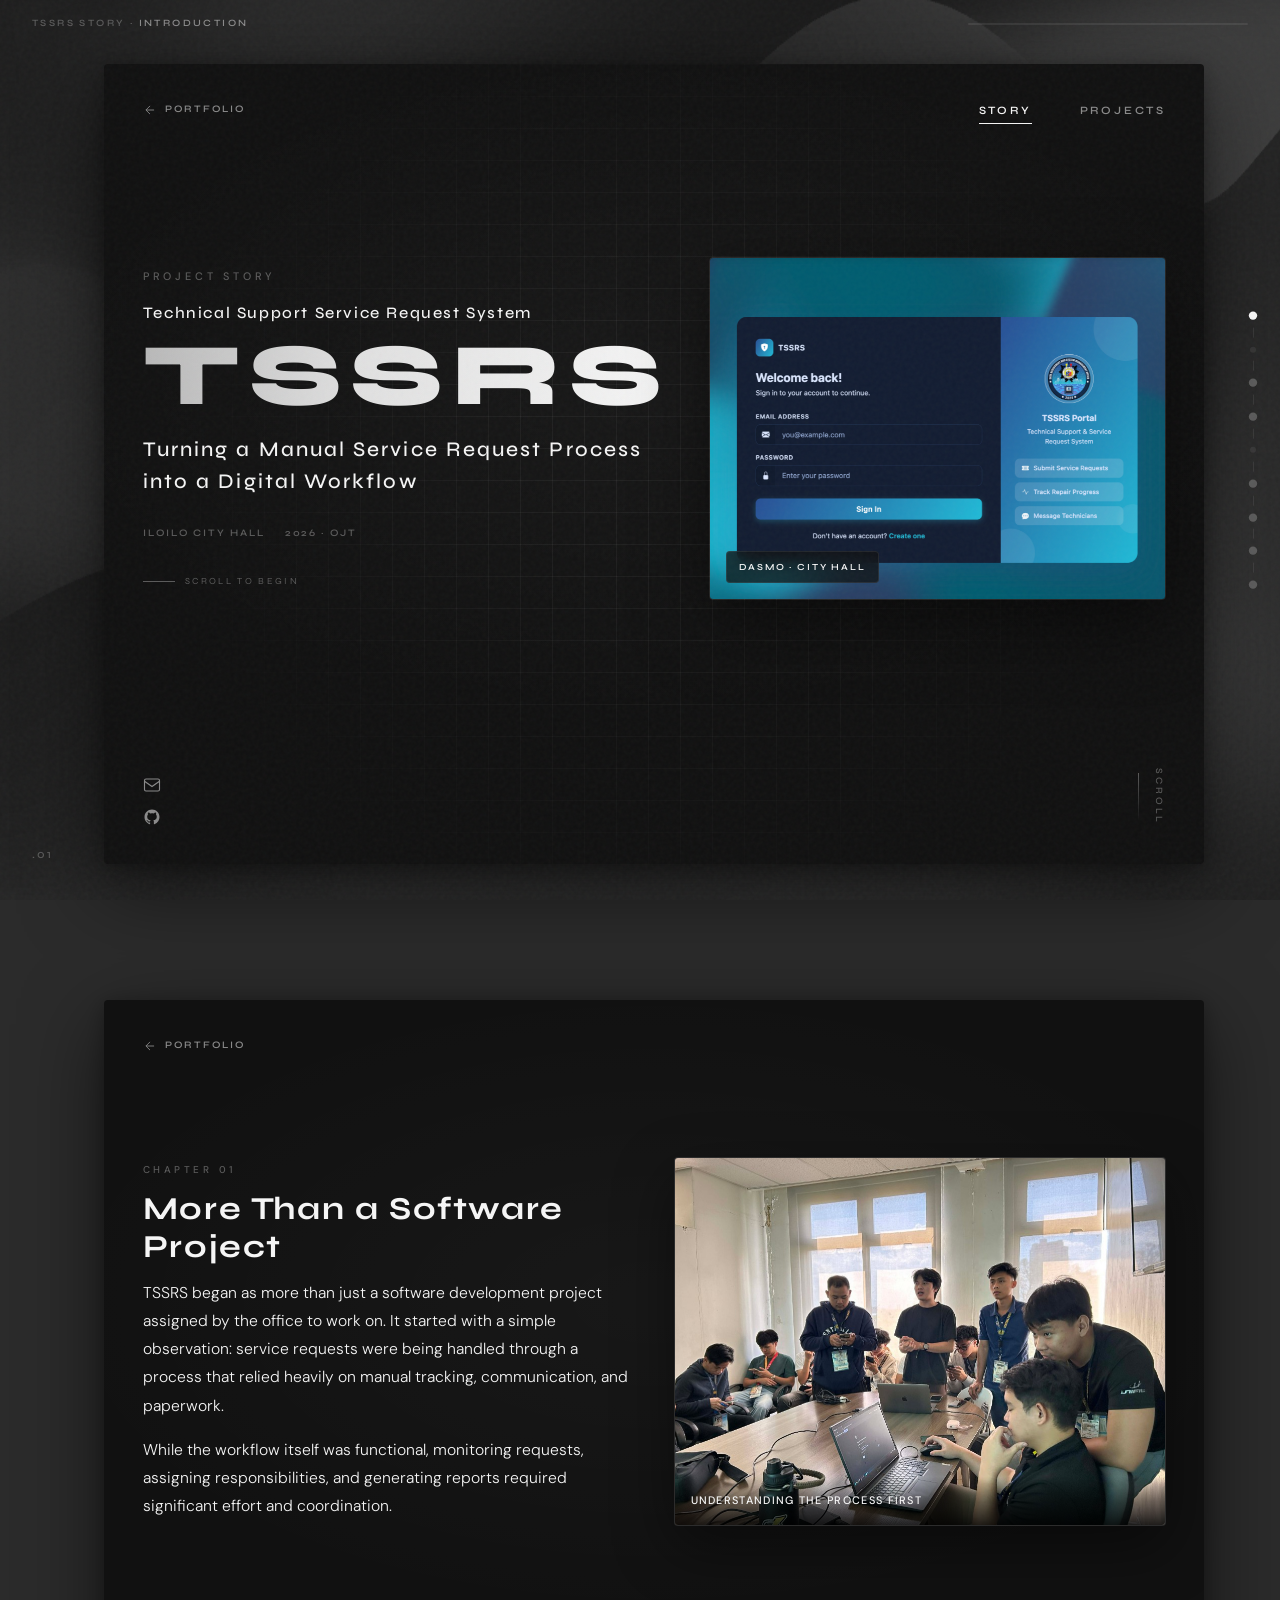
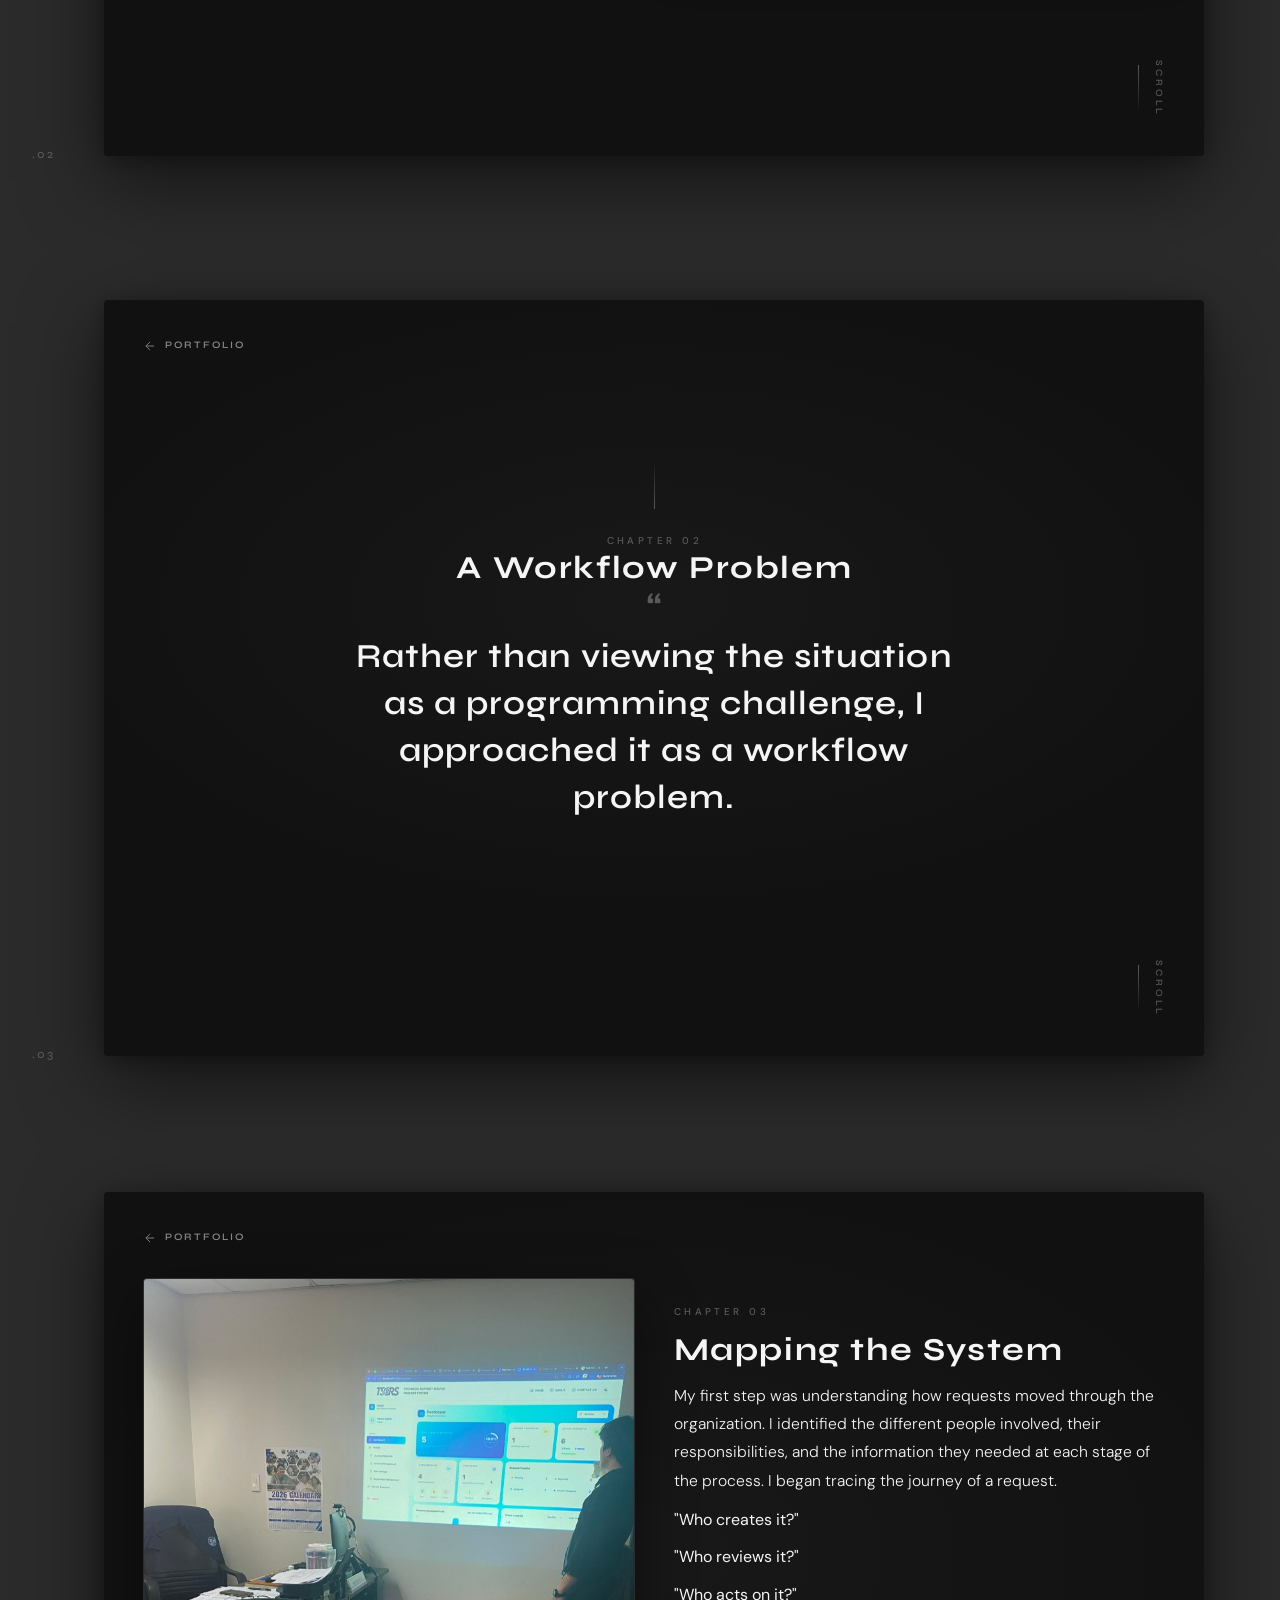
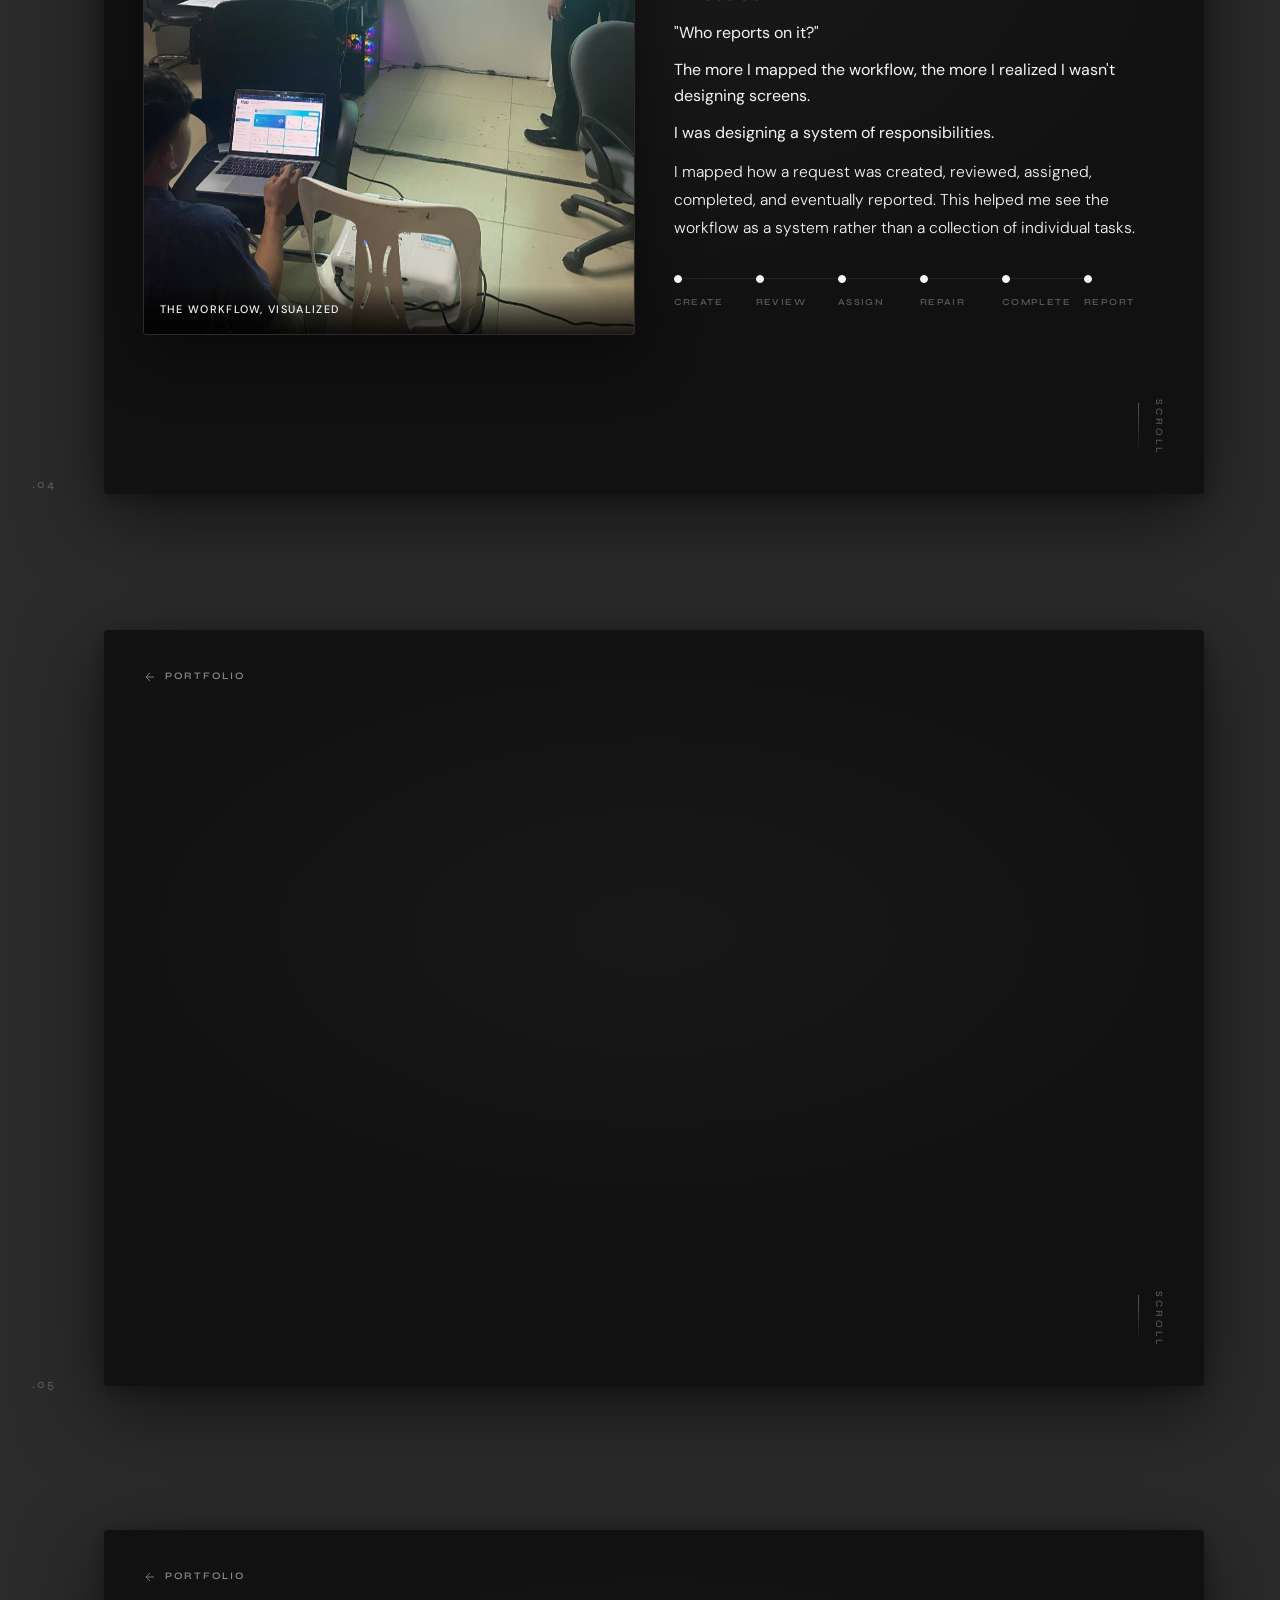
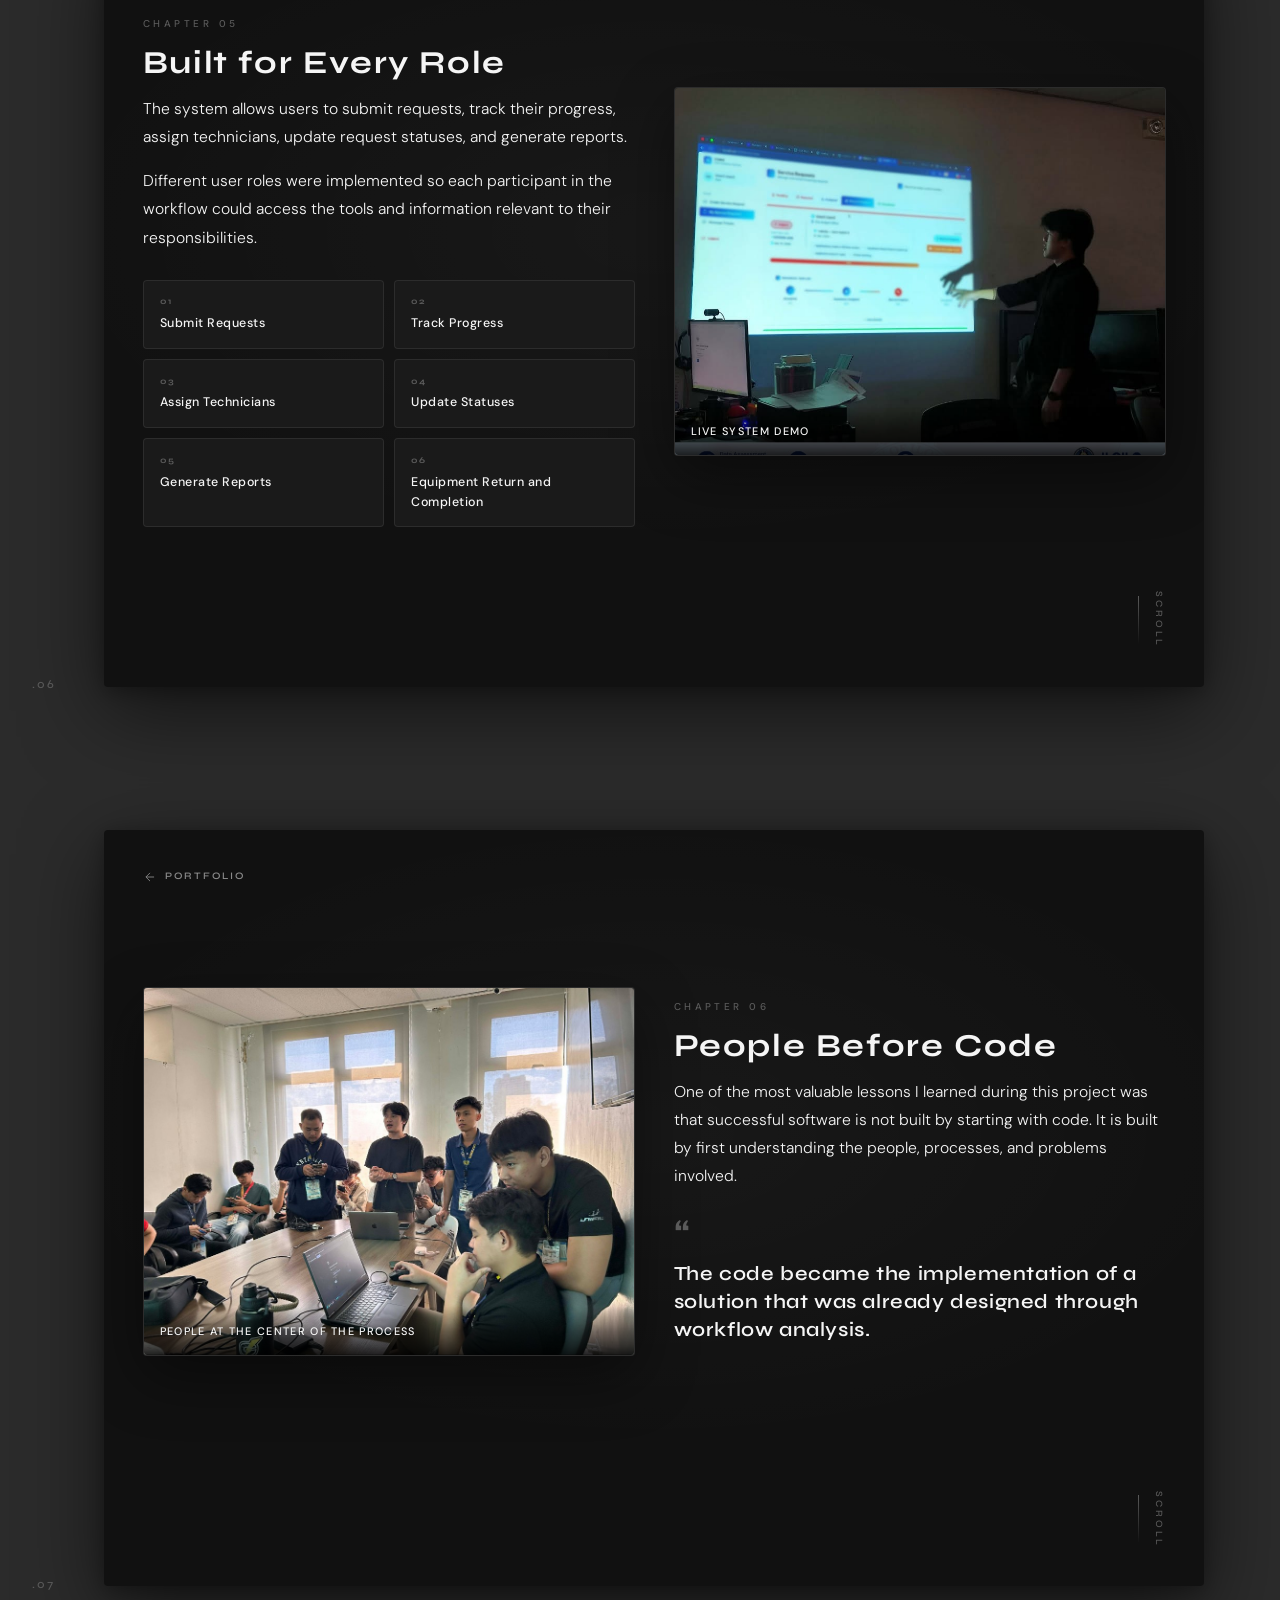
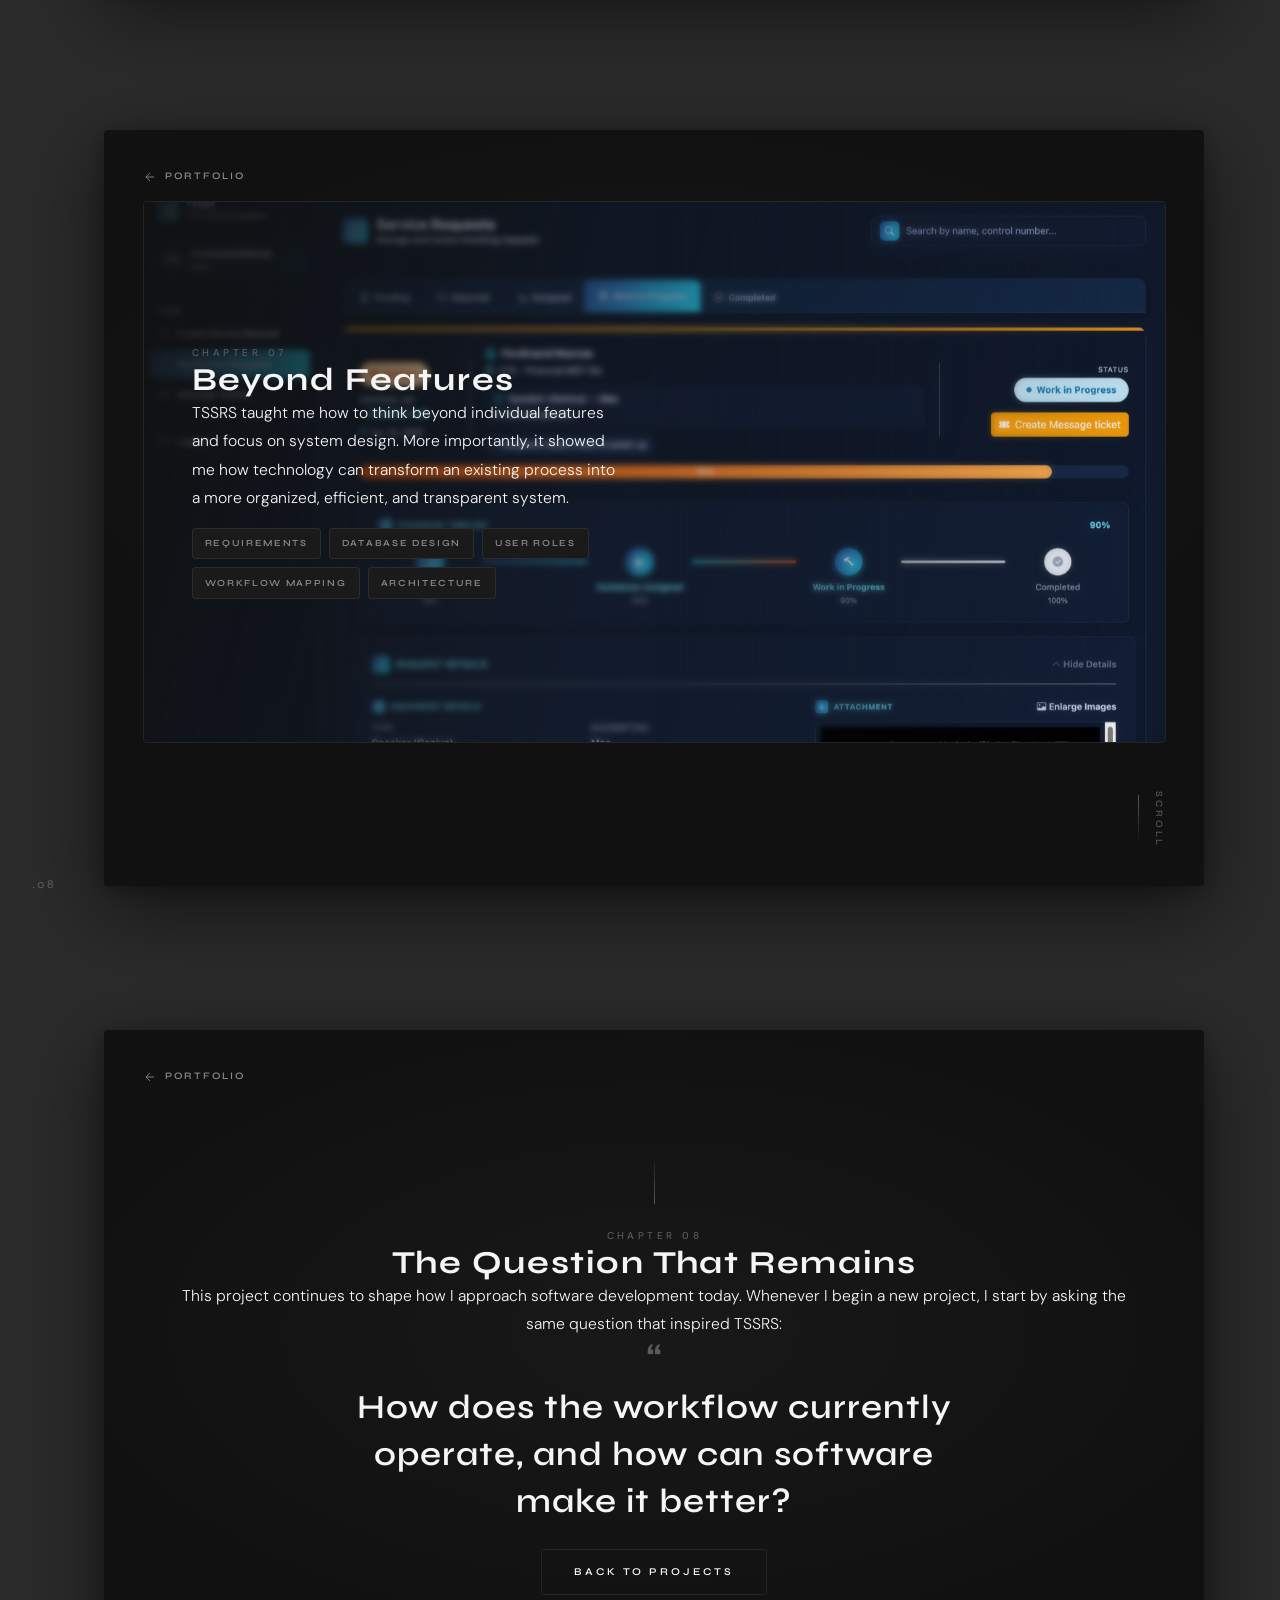
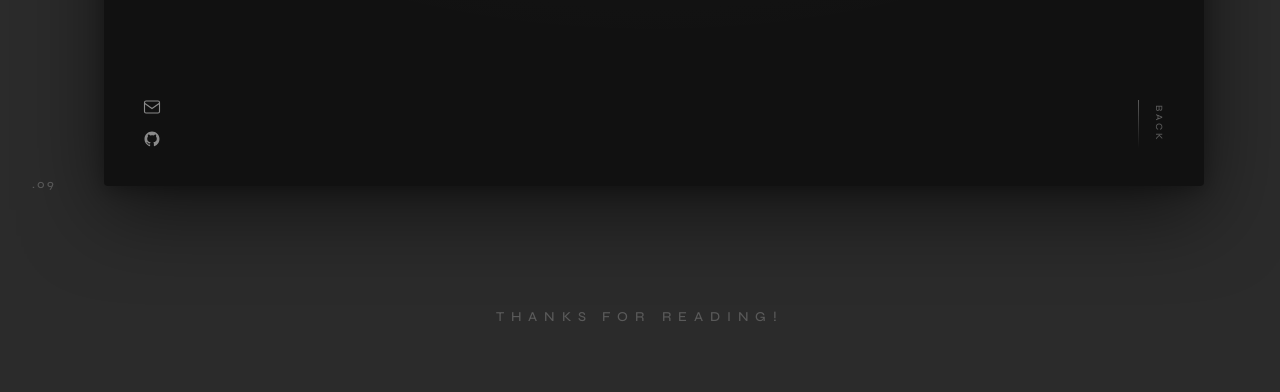
==== info-tssrs.html @ bc54c372 "Update - 9" ====
<!DOCTYPE html>
<html lang="en">

<head>
  <meta charset="UTF-8">
  <meta name="viewport" content="width=device-width, initial-scale=1.0">
  <meta name="description"
    content="The story behind TSSRS — how a manual service request process at Iloilo City Hall became a digital workflow.">
  <title>TSSRS — Project Story | Tairo Garcia</title>
  <link rel="preconnect" href="https://fonts.googleapis.com">
  <link rel="preconnect" href="https://fonts.gstatic.com" crossorigin>
  <link
    href="https://fonts.googleapis.com/css2?family=DM+Sans:ital,opsz,wght@0,9..40,300;0,9..40,400;0,9..40,500;1,9..40,400&family=Syne:wght@400;500;600;700;800&display=swap"
    rel="stylesheet">
  <link rel="stylesheet" href="css/style.css">
  <link rel="stylesheet" href="css/info-story.css">
</head>

<body class="story-page">

  <canvas style="
      --gradient-color-1:#1a1a1a;
      --gradient-color-2:#1e1e1e;
      --gradient-color-3:#2b2b2b;
      --gradient-color-4:#3c3c3c;
    " id="gradient-canvas" data-transition-in>
  </canvas>

  <div class="page-grain" aria-hidden="true"></div>

  <div class="story-top-bar" aria-hidden="true">
    <div class="story-top-bar-inner">
      <span class="story-top-label">TSSRS Story · <span class="story-top-chapter">Introduction</span></span>
      <div class="story-top-progress">
        <div class="story-top-progress-fill"></div>
      </div>
    </div>
  </div>

  <nav class="story-progress" aria-label="Story progress">
    <a href="#chapter-01" class="story-progress-dot active" data-section="01" aria-label="Introduction"></a>
    <span class="story-progress-line" aria-hidden="true"></span>
    <a href="#chapter-02" class="story-progress-dot" data-section="02" aria-label="The Observation"></a>
    <span class="story-progress-line" aria-hidden="true"></span>
    <a href="#chapter-03" class="story-progress-dot" data-section="03" aria-label="Workflow First"></a>
    <span class="story-progress-line" aria-hidden="true"></span>
    <a href="#chapter-04" class="story-progress-dot" data-section="04" aria-label="Mapping"></a>
    <span class="story-progress-line" aria-hidden="true"></span>
    <a href="#chapter-05" class="story-progress-dot" data-section="05" aria-label="Designing TSSRS"></a>
    <span class="story-progress-line" aria-hidden="true"></span>
    <a href="#chapter-06" class="story-progress-dot" data-section="06" aria-label="Built for Roles"></a>
    <span class="story-progress-line" aria-hidden="true"></span>
    <a href="#chapter-07" class="story-progress-dot" data-section="07" aria-label="People Before Code"></a>
    <span class="story-progress-line" aria-hidden="true"></span>
    <a href="#chapter-08" class="story-progress-dot" data-section="08" aria-label="Beyond Features"></a>
    <span class="story-progress-line" aria-hidden="true"></span>
    <a href="#chapter-09" class="story-progress-dot" data-section="09" aria-label="The Question"></a>
  </nav>

  <!-- .01 Introduction -->
  <section class="section-wrapper story-section" id="chapter-01" data-section="01">
    <span class="section-index">.01</span>
    <div class="card-panel card-panel--story card-panel--story-hero">
      <header class="panel-header">
        <a href="index.html" class="story-back-link" aria-label="Back to portfolio">
          <svg viewBox="0 0 24 24" fill="none" stroke="currentColor" stroke-width="1.5" aria-hidden="true">
            <path d="M19 12H5M12 19l-7-7 7-7" />
          </svg>
          Portfolio
        </a>
        <nav class="panel-nav" aria-label="Story navigation">
          <a href="#chapter-01" class="active">Story</a>
          <a href="index.html#projects">Projects</a>
        </nav>
      </header>

      <div class="story-hero-wrap">
        <div class="story-hero-copy">
          <p class="story-hero-eyebrow" data-reveal>Project Story</p>
          <p class="story-hero-subtitle" data-reveal style="--reveal-delay: 160ms">
            Technical Support Service Request System
          </p>
          <h1 class="story-hero-title" data-reveal style="--reveal-delay: 80ms">TSSRS</h1>
          <p class="story-hero-subtitle" style="font-size: 1.3rem;" data-reveal style="--reveal-delay: 160ms">
            Turning a Manual Service Request Process into a Digital Workflow
          </p>
          <div class="story-meta" data-reveal style="--reveal-delay: 240ms">
            <span>Iloilo City Hall</span>
            <span>2026 · OJT</span>
          </div>
          <div class="story-scroll-hint" data-reveal style="--reveal-delay: 320ms">
            <span class="story-scroll-hint-line"></span>
            Scroll to begin
          </div>
        </div>
        <div class="story-hero-visual" data-reveal style="--reveal-delay: 200ms">
          <img src="img/tssrs-1.png" style="transform: scale(1.05) translateY(-3rem);" alt="Presenting TSSRS at Iloilo City Hall DASMO office"
            data-parallax loading="eager">
          <span class="story-hero-visual-badge">DASMO · City Hall</span>
        </div>
      </div>

      <footer class="panel-footer">
        <div class="social-links" aria-label="Social links">
          <a href="mailto:raikongarcia@gmail.com" aria-label="Email">
            <svg viewBox="0 0 24 24" fill="none" stroke="currentColor" stroke-width="1.5">
              <rect x="2" y="4" width="20" height="16" rx="2" />
              <path d="M2 7l10 7 10-7" />
            </svg>
          </a>
          <a href="https://github.com/RaitoKon" target="_blank" rel="noopener noreferrer" aria-label="GitHub">
            <svg viewBox="0 0 24 24" fill="currentColor">
              <path
                d="M12 2C6.477 2 2 6.484 2 12.021c0 4.428 2.865 8.184 6.839 9.504.5.092.682-.217.682-.483 0-.237-.008-.868-.013-1.703-2.782.605-3.369-1.343-3.369-1.343-.454-1.158-1.11-1.466-1.11-1.466-.908-.62.069-.608.069-.608 1.003.07 1.531 1.032 1.531 1.032.892 1.53 2.341 1.088 2.91.832.092-.647.35-1.088.636-1.338-2.22-.253-4.555-1.113-4.555-4.951 0-1.093.39-1.988 1.029-2.688-.103-.253-.446-1.272.098-2.65 0 0 .84-.27 2.75 1.026A9.564 9.564 0 0112 6.844c.85.004 1.705.115 2.504.337 1.909-1.296 2.747-1.027 2.747-1.027.546 1.379.202 2.398.1 2.651.64.7 1.028 1.595 1.028 2.688 0 3.848-2.339 4.695-4.566 4.943.359.309.678.92.678 1.855 0 1.338-.012 2.419-.012 2.747 0 .268.18.58.688.482A10.019 10.019 0 0022 12.021C22 6.484 17.522 2 12 2z" />
            </svg>
          </a>
        </div>
        <a href="#chapter-02" class="scroll-indicator" aria-label="Continue reading">
          <span class="scroll-line"></span>
          <span class="scroll-text">Scroll</span>
        </a>
      </footer>
    </div>
  </section>

  <!-- .02 The Observation -->
  <section class="section-wrapper story-section" id="chapter-02" data-section="02">
    <span class="section-index">.02</span>
    <div class="card-panel card-panel--story">
      <header class="panel-header">
        <a href="index.html" class="story-back-link" aria-label="Back to portfolio">
          <svg viewBox="0 0 24 24" fill="none" stroke="currentColor" stroke-width="1.5" aria-hidden="true">
            <path d="M19 12H5M12 19l-7-7 7-7" />
          </svg>
          Portfolio
        </a>
      </header>

      <div class="story-body-grid">
        <div class="story-copy">
          <p class="story-chapter-label" data-reveal>Chapter 01</p>
          <h2 class="story-chapter-title" data-reveal style="--reveal-delay: 60ms">More Than a Software Project</h2>
          <p class="story-body" data-reveal style="--reveal-delay: 120ms">
            TSSRS began as more than just a software development project assigned by the office to work on. It started with a simple observation:
            service requests were being handled through a process that relied heavily on manual tracking,
            communication, and paperwork.
          </p>
          <p class="story-body" data-reveal style="--reveal-delay: 180ms">
            While the workflow itself was functional, monitoring requests, assigning responsibilities, and
            generating reports required significant effort and coordination.
          </p>
        </div>
        <div class="story-visual" data-reveal style="--reveal-delay: 200ms">
          <img src="img/tssrs-story-team.png" style="transform: scale(1.05)" alt="Team discussion during workflow analysis at City Hall"
            data-parallax loading="lazy">
          <span class="story-visual-caption">Understanding the process first</span>
        </div>
      </div>

      <footer class="panel-footer">
        <div class="social-links" aria-hidden="true"></div>
        <a href="#chapter-03" class="scroll-indicator" aria-label="Continue reading">
          <span class="scroll-line"></span>
          <span class="scroll-text">Scroll</span>
        </a>
      </footer>
    </div>
  </section>

  <!-- .03 Workflow First -->
  <section class="section-wrapper story-section" id="chapter-03" data-section="03">
    <span class="section-index">.03</span>
    <div class="card-panel card-panel--story">
      <header class="panel-header">
        <a href="index.html" class="story-back-link" aria-label="Back to portfolio">
          <svg viewBox="0 0 24 24" fill="none" stroke="currentColor" stroke-width="1.5" aria-hidden="true">
            <path d="M19 12H5M12 19l-7-7 7-7" />
          </svg>
          Portfolio
        </a>
      </header>

      <div class="story-quote-break">
        <p class="story-chapter-label" data-reveal>Chapter 02</p>
        <h2 class="story-chapter-title" data-reveal style="--reveal-delay: 60ms">A Workflow Problem</h2>
        <p class="story-pullquote story-pullquote--large" data-reveal style="--reveal-delay: 140ms">
          Rather than viewing the situation as a programming challenge, I approached it as a workflow problem.
        </p>
      </div>

      <footer class="panel-footer">
        <div class="social-links" aria-hidden="true"></div>
        <a href="#chapter-04" class="scroll-indicator" aria-label="Continue reading">
          <span class="scroll-line"></span>
          <span class="scroll-text">Scroll</span>
        </a>
      </footer>
    </div>
  </section>

  <!-- .04 Mapping the System -->
  <section class="section-wrapper story-section" id="chapter-04" data-section="04">
    <span class="section-index">.04</span>
    <div class="card-panel card-panel--story">
      <header class="panel-header">
        <a href="index.html" class="story-back-link" aria-label="Back to portfolio">
          <svg viewBox="0 0 24 24" fill="none" stroke="currentColor" stroke-width="1.5" aria-hidden="true">
            <path d="M19 12H5M12 19l-7-7 7-7" />
          </svg>
          Portfolio
        </a>
      </header>

      <div class="story-body-grid story-body-grid--reverse">
        <div class="story-copy">
          <p class="story-chapter-label" data-reveal>Chapter 03</p>
          <h2 class="story-chapter-title" data-reveal style="--reveal-delay: 60ms">Mapping the System</h2>
          <p class="story-body" data-reveal style="--reveal-delay: 120ms">
            My first step was understanding how requests moved through the organization. I identified the
            different people involved, their responsibilities, and the information they needed at each stage
            of the process. I began tracing the journey of a request.
          </p>
          <p>"Who creates it?"</p>
          <p>"Who reviews it?"</p>
          <p>"Who acts on it?"</p>
          <p>"Who reports on it?"</p>
          <p>The more I mapped the workflow, the more I realized I wasn't designing screens.</p>
          <p>I was designing a system of responsibilities.</p>
          <p class="story-body" data-reveal style="--reveal-delay: 180ms">
            I mapped how a request was created, reviewed, assigned, completed, and eventually reported. This
            helped me see the workflow as a system rather than a collection of individual tasks.
          </p>
          <div class="workflow-track" aria-label="Request lifecycle">
            <div class="workflow-step" style="--step-delay: 300ms">
              <span class="workflow-step-label">Create</span>
            </div>
            <div class="workflow-step" style="--step-delay: 380ms">
              <span class="workflow-step-label">Review</span>
            </div>
            <div class="workflow-step" style="--step-delay: 460ms">
              <span class="workflow-step-label">Assign</span>
            </div>
            <div class="workflow-step" style="--step-delay: 460ms">
              <span class="workflow-step-label">Repair</span>
            </div>
            <div class="workflow-step" style="--step-delay: 540ms">
              <span class="workflow-step-label">Complete</span>
            </div>
            <div class="workflow-step" style="--step-delay: 620ms">
              <span class="workflow-step-label">Report</span>
            </div>
          </div>
        </div>
        <div class="story-visual story-visual--tall" data-reveal style="--reveal-delay: 200ms">
          <img src="img/tssrs-story-presentation.png" alt="Service request workflow projected during system walkthrough"
            data-parallax loading="eager">
          <span class="story-visual-caption">The workflow, visualized</span>
        </div>
      </div>

      <footer class="panel-footer">
        <div class="social-links" aria-hidden="true"></div>
        <a href="#chapter-05" class="scroll-indicator" aria-label="Continue reading">
          <span class="scroll-line"></span>
          <span class="scroll-text">Scroll</span>
        </a>
      </footer>
    </div>
  </section>

  <!-- .05 Designing TSSRS -->
  <section class="section-wrapper story-section" id="chapter-05" data-section="05">
    <span class="section-index">.05</span>
    <div class="card-panel card-panel--story">
      <header class="panel-header">
        <a href="index.html" class="story-back-link" aria-label="Back to portfolio">
          <svg viewBox="0 0 24 24" fill="none" stroke="currentColor" stroke-width="1.5" aria-hidden="true">
            <path d="M19 12H5M12 19l-7-7 7-7" />
          </svg>
          Portfolio
        </a>
      </header>

      <div class="story-cinematic" data-reveal>
        <img src="img/tssrs-story-demo.png" alt="TSSRS dashboard demo on laptop during office presentation"
          data-parallax loading="lazy">
        <div class="story-cinematic-overlay"></div>
        <div class="story-cinematic-content">
          <p class="story-chapter-label" style="color: white;" data-reveal>Chapter 04</p>
          <h2 class="story-chapter-title" data-reveal style="--reveal-delay: 80ms">Designing TSSRS</h2>
          <p class="story-body" data-reveal style="--reveal-delay: 160ms">
            From that analysis, I designed TSSRS — the Technical Support Service Request System — a web-based
            platform that centralizes service request management into a single web application.
          </p>
        </div>
      </div>

      <footer class="panel-footer">
        <div class="social-links" aria-hidden="true"></div>
        <a href="#chapter-06" class="scroll-indicator" aria-label="Continue reading">
          <span class="scroll-line"></span>
          <span class="scroll-text">Scroll</span>
        </a>
      </footer>
    </div>
  </section>

  <!-- .06 Built for Roles -->
  <section class="section-wrapper story-section" id="chapter-06" data-section="06">
    <span class="section-index">.06</span>
    <div class="card-panel card-panel--story">
      <header class="panel-header">
        <a href="index.html" class="story-back-link" aria-label="Back to portfolio">
          <svg viewBox="0 0 24 24" fill="none" stroke="currentColor" stroke-width="1.5" aria-hidden="true">
            <path d="M19 12H5M12 19l-7-7 7-7" />
          </svg>
          Portfolio
        </a>
      </header>

      <div class="story-body-grid">
        <div class="story-copy">
          <p class="story-chapter-label" data-reveal>Chapter 05</p>
          <h2 class="story-chapter-title" data-reveal style="--reveal-delay: 60ms">Built for Every Role</h2>
          <p class="story-body" data-reveal style="--reveal-delay: 120ms">
            The system allows users to submit requests, track their progress, assign technicians, update request
            statuses, and generate reports.
          </p>
          <p class="story-body" data-reveal style="--reveal-delay: 180ms">
            Different user roles were implemented so each participant in the workflow could access the tools and
            information relevant to their responsibilities.
          </p>
          <div class="story-features" data-reveal style="--reveal-delay: 240ms">
            <div class="story-feature tooltip" tabindex="0">
              <div class="story-feature-icon">01</div>
              <div class="story-feature-text">Submit Requests</div>
              <span class="tooltiptext" role="tooltip">
                <span class="tooltip-roles"><span class="tooltip-role">Users</span></span>
                <span class="tooltip-desc">Submit a service request through the portal for any device repair.</span>
              </span>
            </div>
            <div class="story-feature tooltip" tabindex="0">
              <div class="story-feature-icon">02</div>
              <div class="story-feature-text">Track Progress</div>
              <span class="tooltiptext" role="tooltip">
                <span class="tooltip-roles">
                  <span class="tooltip-role">Users</span>
                  <span class="tooltip-role">Admin</span>
                  <span class="tooltip-role">Technician</span>
                </span>
                <span class="tooltip-desc">Follow a request's status in real time from submission to assignment to resolution. Each role sees only the tools and data relevant to their responsibilities. </span>
              </span>
            </div>
            <div class="story-feature tooltip" tabindex="0">
              <div class="story-feature-icon">03</div>
              <div class="story-feature-text">Assign Technicians</div>
              <span class="tooltiptext" role="tooltip">
                <span class="tooltip-roles"><span class="tooltip-role">Admin</span></span>
                <span class="tooltip-desc">Route incoming requests to the right technician based on workload, availability, and skill.</span>
              </span>
            </div>
            <div class="story-feature tooltip" tabindex="0">
              <div class="story-feature-icon">04</div>
              <div class="story-feature-text">Update Statuses</div>
              <span class="tooltiptext" role="tooltip">
                <span class="tooltip-roles"><span class="tooltip-role">Technician</span></span>
                <span class="tooltip-desc">Technicians log progress, updates, and issues so requesters and admins always see the current state. Technicians can also message users directly through the <b>Built-In Messaging System</b>.</span>
              </span>
            </div>
            <div class="story-feature tooltip" tabindex="0">
              <div class="story-feature-icon">05</div>
              <div class="story-feature-text">Generate Reports</div>
              <span class="tooltiptext" role="tooltip">
                <span class="tooltip-roles"><span class="tooltip-role">Admin</span></span>
                <span class="tooltip-desc">Every service request feeds detailed volume, turnaround time, and technician resolution data into the dashboard for reporting.</span>
              </span>
            </div>
            <div class="story-feature tooltip" tabindex="0">
              <div class="story-feature-icon">06</div>
              <div class="story-feature-text">Equipment Return and Completion</div>
              <span class="tooltiptext" role="tooltip">
                <span class="tooltip-roles">
                  <span class="tooltip-role">Users</span>
                  <span class="tooltip-role">Admin</span>
                </span>
                <span class="tooltip-desc">Administrators will notify users for service request completion and process the returning of the equipment.</span>
              </span>
            </div>
          </div>
        </div>
        <div class="story-visual" data-reveal style="--reveal-delay: 200ms">
          <img src="img/tssrs-story-demo.png" alt="TSSRS admin dashboard showing request pipeline and metrics"
            data-parallax loading="lazy">
          <span class="story-visual-caption">Live system demo</span>
        </div>
      </div>

      <footer class="panel-footer">
        <div class="social-links" aria-hidden="true"></div>
        <a href="#chapter-07" class="scroll-indicator" aria-label="Continue reading">
          <span class="scroll-line"></span>
          <span class="scroll-text">Scroll</span>
        </a>
      </footer>
    </div>
  </section>

  <!-- .07 People Before Code -->
  <section class="section-wrapper story-section" id="chapter-07" data-section="07">
    <span class="section-index">.07</span>
    <div class="card-panel card-panel--story">
      <header class="panel-header">
        <a href="index.html" class="story-back-link" aria-label="Back to portfolio">
          <svg viewBox="0 0 24 24" fill="none" stroke="currentColor" stroke-width="1.5" aria-hidden="true">
            <path d="M19 12H5M12 19l-7-7 7-7" />
          </svg>
          Portfolio
        </a>
      </header>

      <div class="story-body-grid story-body-grid--reverse">
        <div class="story-copy">
          <p class="story-chapter-label" data-reveal>Chapter 06</p>
          <h2 class="story-chapter-title" data-reveal style="--reveal-delay: 60ms">People Before Code</h2>
          <p class="story-body" data-reveal style="--reveal-delay: 120ms">
            One of the most valuable lessons I learned during this project was that successful software is not
            built by starting with code. It is built by first understanding the people, processes, and problems
            involved.
          </p>
          <p class="story-pullquote" data-reveal style="--reveal-delay: 200ms">
            The code became the implementation of a solution that was already designed through workflow analysis.
          </p>
        </div>
        <div class="story-visual" data-reveal style="--reveal-delay: 180ms">
          <img src="img/tssrs-story-team.png" alt="Team collaborating on requirements and workflow design"
            data-parallax loading="lazy">
          <span class="story-visual-caption">People at the center of the process</span>
        </div>
      </div>

      <footer class="panel-footer">
        <div class="social-links" aria-hidden="true"></div>
        <a href="#chapter-08" class="scroll-indicator" aria-label="Continue reading">
          <span class="scroll-line"></span>
          <span class="scroll-text">Scroll</span>
        </a>
      </footer>
    </div>
  </section>

  <!-- .08 Beyond Features -->
  <section class="section-wrapper story-section" id="chapter-08" data-section="08">
    <span class="section-index">.08</span>
    <div class="card-panel card-panel--story">
      <header class="panel-header">
        <a href="index.html" class="story-back-link" aria-label="Back to portfolio">
          <svg viewBox="0 0 24 24" fill="none" stroke="currentColor" stroke-width="1.5" aria-hidden="true">
            <path d="M19 12H5M12 19l-7-7 7-7" />
          </svg>
          Portfolio
        </a>
      </header>

      <div class="story-cinematic" data-reveal>
        <img src="img/tssrs-5.png" alt="Presenting TSSRS service request workflow to stakeholders"
          data-parallax loading="lazy">
        <div class="story-cinematic-blur"></div>
        <div class="story-cinematic-overlay"></div>
        <div class="story-cinematic-content">
          <p class="story-chapter-label" data-reveal>Chapter 07</p>
          <h2 class="story-chapter-title" data-reveal style="--reveal-delay: 80ms">Beyond Features</h2>
          <p class="story-body" data-reveal style="--reveal-delay: 160ms">
            TSSRS taught me how to think beyond individual features and focus on system design. More importantly,
            it showed me how technology can transform an existing process into a more organized, efficient, and
            transparent system.
          </p>
          <div class="story-tags">
            <span class="story-tag" style="--tag-delay: 200ms">Requirements</span>
            <span class="story-tag" style="--tag-delay: 260ms">Database Design</span>
            <span class="story-tag" style="--tag-delay: 320ms">User Roles</span>
            <span class="story-tag" style="--tag-delay: 380ms">Workflow Mapping</span>
            <span class="story-tag" style="--tag-delay: 440ms">Architecture</span>
          </div>
        </div>
      </div>

      <footer class="panel-footer">
        <div class="social-links" aria-hidden="true"></div>
        <a href="#chapter-09" class="scroll-indicator" aria-label="Continue reading">
          <span class="scroll-line"></span>
          <span class="scroll-text">Scroll</span>
        </a>
      </footer>
    </div>
  </section>

  <!-- .09 The Question -->
  <section class="section-wrapper story-section" id="chapter-09" data-section="09">
    <span class="section-index">.09</span>
    <div class="card-panel card-panel--story">
      <header class="panel-header">
        <a href="index.html" class="story-back-link" aria-label="Back to portfolio">
          <svg viewBox="0 0 24 24" fill="none" stroke="currentColor" stroke-width="1.5" aria-hidden="true">
            <path d="M19 12H5M12 19l-7-7 7-7" />
          </svg>
          Portfolio
        </a>
      </header>

      <div class="story-quote-break">
        <p class="story-chapter-label" data-reveal>Chapter 08</p>
        <h2 class="story-chapter-title" data-reveal style="--reveal-delay: 60ms">The Question That Remains</h2>
        <p class="story-body" data-reveal style="--reveal-delay: 120ms">
          This project continues to shape how I approach software development today. Whenever I begin a new
          project, I start by asking the same question that inspired TSSRS:
        </p>
        <p class="story-pullquote story-pullquote--large" data-reveal style="--reveal-delay: 200ms">
          How does the workflow currently operate, and how can software make it better?
        </p>
        <div class="story-cta" data-reveal style="--reveal-delay: 320ms">
          <a href="index.html#projects" class="btn-outline">Back to Projects</a>
        </div>
      </div>

      <footer class="panel-footer">
        <div class="social-links" aria-label="Social links">
          <a href="mailto:raikongarcia@gmail.com" aria-label="Email">
            <svg viewBox="0 0 24 24" fill="none" stroke="currentColor" stroke-width="1.5">
              <rect x="2" y="4" width="20" height="16" rx="2" />
              <path d="M2 7l10 7 10-7" />
            </svg>
          </a>
          <a href="https://github.com/RaitoKon" target="_blank" rel="noopener noreferrer" aria-label="GitHub">
            <svg viewBox="0 0 24 24" fill="currentColor">
              <path
                d="M12 2C6.477 2 2 6.484 2 12.021c0 4.428 2.865 8.184 6.839 9.504.5.092.682-.217.682-.483 0-.237-.008-.868-.013-1.703-2.782.605-3.369-1.343-3.369-1.343-.454-1.158-1.11-1.466-1.11-1.466-.908-.62.069-.608.069-.608 1.003.07 1.531 1.032 1.531 1.032.892 1.53 2.341 1.088 2.91.832.092-.647.35-1.088.636-1.338-2.22-.253-4.555-1.113-4.555-4.951 0-1.093.39-1.988 1.029-2.688-.103-.253-.446-1.272.098-2.65 0 0 .84-.27 2.75 1.026A9.564 9.564 0 0112 6.844c.85.004 1.705.115 2.504.337 1.909-1.296 2.747-1.027 2.747-1.027.546 1.379.202 2.398.1 2.651.64.7 1.028 1.595 1.028 2.688 0 3.848-2.339 4.695-4.566 4.943.359.309.678.92.678 1.855 0 1.338-.012 2.419-.012 2.747 0 .268.18.58.688.482A10.019 10.019 0 0022 12.021C22 6.484 17.522 2 12 2z" />
            </svg>
          </a>
        </div>
        <a href="index.html#projects" class="scroll-indicator" aria-label="Back to projects">
          <span class="scroll-line"></span>
          <span class="scroll-text">Back</span>
        </a>
      </footer>
    </div>
  </section>

  <footer class="page-footer">
    <p>Thanks for reading!</p>
  </footer>

  <style>
    #gradient-canvas {
      position: fixed;
      top: 0;
      left: 0;
      width: 100%;
      height: 100%;
      z-index: 0;
      pointer-events: none;
    }
  </style>
  <script src="js/minigl.js"></script>
  <script>
    const gradient = new Gradient();
    gradient.initGradient('#gradient-canvas');
  </script>
  <script src="js/info-story.js"></script>
</body>

</html>
---- css/style.css ----
/* ============================================
   Tairo Garcia Portfolio — Dark Minimal Theme
   ============================================ */

:root {
  --bg-outer: #2b2b2b;
  --bg-card: #111111;
  --bg-elevated: #1a1a1a;
  --bg-input: #0d0d0d;
  --text-primary: #f5f5f5;
  --text-secondary: #8a8a8a;
  --text-muted: #5a5a5a;
  --border-subtle: rgba(255, 255, 255, 0.08);
  --border-focus: rgba(255, 255, 255, 0.35);
  --shadow-card: 0 24px 80px rgba(0, 0, 0, 0.55), 0 4px 20px rgba(0, 0, 0, 0.3);
  --shadow-form: 0 12px 40px rgba(0, 0, 0, 0.4);
  --font-display: 'Syne', sans-serif;
  --font-body: 'DM Sans', sans-serif;
  --ease-out: cubic-bezier(0.22, 1, 0.36, 1);
  --section-gap: clamp(2rem, 5vw, 4rem);
  --card-radius: 4px;
  --transition: 0.35s var(--ease-out);
}

*,
*::before,
*::after {
  box-sizing: border-box;
  margin: 0;
  padding: 0;
}

html {
  scroll-behavior: smooth;
  font-size: 16px;
}

body {
  font-family: var(--font-body);
  background: var(--bg-outer);
  color: var(--text-primary);
  line-height: 1.6;
  overflow-x: hidden;
  -webkit-font-smoothing: antialiased;
}

#gradient-canvas {
  position: fixed;
  top: 0;
  left: 0;
  width: 100vw;
  height: 100dvh;
  pointer-events: none;
  z-index: 999;
  background: lightgrey;
}

.hp-field {
  position: absolute;
  left: -9999px;
}

a {
  color: inherit;
  text-decoration: none;
}

button {
  font-family: inherit;
  cursor: pointer;
  border: none;
  background: none;
}

img,
svg {
  display: block;
  max-width: 100%;
}

/* Grain overlay */
.page-grain {
  position: fixed;
  inset: 0;
  pointer-events: none;
  z-index: 9999;
  opacity: 0.035;
  background-image: url("data:image/svg+xml,%3Csvg viewBox='0 0 256 256' xmlns='http://www.w3.org/2000/svg'%3E%3Cfilter id='n'%3E%3CfeTurbulence type='fractalNoise' baseFrequency='0.85' numOctaves='4' stitchTiles='stitch'/%3E%3C/filter%3E%3Crect width='100%25' height='100%25' filter='url(%23n)'/%3E%3C/svg%3E");
}

/* Section layout */
.section-wrapper {
  position: relative;
  min-height: 100vh;
  min-height: 100dvh;
  display: flex;
  align-items: center;
  justify-content: center;
  padding: var(--section-gap) clamp(1.5rem, 4vw, 3rem);
  padding-left: clamp(3rem, 6vw, 5rem);
}

.section-index {
  position: absolute;
  left: clamp(1rem, 3vw, 2rem);
  bottom: var(--section-gap);
  font-family: var(--font-display);
  font-size: 0.75rem;
  font-weight: 500;
  letter-spacing: 0.15em;
  color: var(--text-muted);
  user-select: none;
}

/* Card panel */
.card-panel {
  position: relative;
  width: 100%;
  max-width: 1100px;
  min-height: clamp(520px, 82vh, 720px);
  background: var(--bg-card);
  border-radius: var(--card-radius);
  box-shadow: var(--shadow-card);
  display: flex;
  flex-direction: column;
  padding: clamp(1.5rem, 3vw, 2.5rem);
  overflow: hidden;
  opacity: 0;
  transform: translateY(32px);
  transition: opacity 0.8s var(--ease-out), transform 0.8s var(--ease-out);
}

.card-panel.visible {
  opacity: 1;
  transform: translateY(0);
}

.card-panel::before {
  content: '';
  position: absolute;
  inset: 0;
  background: radial-gradient(ellipse 80% 60% at 50% 40%, rgba(255, 255, 255, 0.03) 0%, transparent 70%);
  pointer-events: none;
}

/* Header */
.panel-header {
  display: flex;
  align-items: flex-start;
  justify-content: space-between;
  position: relative;
  z-index: 2;
}

.logo {
  display: flex;
  flex-direction: column;
  line-height: 1;
  font-family: var(--font-display);
  font-weight: 700;
  font-size: 0.85rem;
  letter-spacing: 0.2em;
  transition: opacity var(--transition);
}

.logo:hover {
  opacity: 0.7;
}

.logo-line {
  display: block;
  font-size: 1.25rem;
  font-weight: 600;
  font-family: var(--font-display);
  letter-spacing: 1em;
  text-transform: uppercase;
  color: var(--text-primary);
}

.logo-line img {
  width: 3em;
  height: auto;
  display: block;
}

.panel-nav {
  display: flex;
  gap: clamp(1.5rem, 4vw, 3rem);
}

.panel-nav a {
  font-family: var(--font-display);
  font-size: 0.7rem;
  font-weight: 600;
  letter-spacing: 0.25em;
  text-transform: uppercase;
  color: var(--text-secondary);
  transition: color var(--transition);
  position: relative;
}

.panel-nav a::after {
  content: '';
  position: absolute;
  bottom: -4px;
  left: 0;
  width: 0;
  height: 1px;
  background: var(--text-primary);
  transition: width var(--transition);
}

.panel-nav a:hover,
.panel-nav a.active {
  color: var(--text-primary);
}

.panel-nav a:hover::after,
.panel-nav a.active::after {
  width: 100%;
}

/* Footer within card */
.panel-footer {
  display: flex;
  align-items: flex-end;
  justify-content: space-between;
  margin-top: auto;
  padding-top: 2rem;
  position: relative;
  z-index: 2;
}

.social-links {
  display: flex;
  flex-direction: column;
  gap: 0.85rem;
}

.social-links a {
  width: 18px;
  height: 18px;
  color: var(--text-secondary);
  transition: color var(--transition), transform var(--transition);
}

.social-links a:hover {
  color: var(--text-primary);
  transform: translateX(2px);
}

.scroll-indicator {
  display: flex;
  align-items: center;
  gap: 0.75rem;
  color: var(--text-muted);
  transition: color var(--transition);
}

.scroll-indicator:hover {
  color: var(--text-secondary);
}

.scroll-line {
  width: 1px;
  height: 48px;
  background: linear-gradient(to bottom, var(--text-muted), transparent);
  animation: scrollPulse 2s ease-in-out infinite;
}

.scroll-text {
  writing-mode: vertical-rl;
  font-family: var(--font-display);
  font-size: 0.6rem;
  font-weight: 500;
  letter-spacing: 0.3em;
  text-transform: uppercase;
}


@keyframes scrollPulse {

  0%,
  100% {
    opacity: 0.4;
    transform: scaleY(1);
  }

  50% {
    opacity: 1;
    transform: scaleY(1.1);
  }
}

/* ============================================
   Hero
   ============================================ */
#hero .card-panel::after {
  content: '';
  position: absolute;
  inset: 0;
  background-image:
    linear-gradient(to right, rgba(255, 255, 255, 0.045) 1px, transparent 1px),
    linear-gradient(to bottom, rgba(255, 255, 255, 0.045) 1px, transparent 1px);
  background-size: 32px 32px;
  background-position: center center;
  mask-image: radial-gradient(circle at 50% 50%, black 20%, transparent 75%);
  -webkit-mask-image: radial-gradient(circle at 50% 50%, black 20%, transparent 75%);
  pointer-events: none;
  z-index: 1;
}

.hero-content {
  flex: 1;
  display: flex;
  flex-direction: column;
  align-items: center;
  justify-content: center;
  text-align: center;
  padding: 2rem 1rem;
  position: relative;
  z-index: 2;
}

.hero-eyebrow {
  font-size: 0.7rem;
  font-weight: 500;
  letter-spacing: 0.35em;
  text-transform: uppercase;
  color: var(--text-muted);
  margin-bottom: 1.5rem;
}

.hero-title {
  font-family: var(--font-display);
  font-size: clamp(4rem, 14vw, 9rem);
  font-weight: 800;
  letter-spacing: 0.08em;
  line-height: 0.95;
  margin-bottom: 0.75rem;

  background: linear-gradient(90deg,
      #b8b8b8 0%,
      #e0e0e0 20%,
      #ffffff 50%,
      #e0e0e0 80%,
      #b8b8b8 100%);

  background-size: 50% 100%;

  -webkit-background-clip: text;
  background-clip: text;
  color: transparent;

  animation:
    titleReveal 2s ease forwards,
    metallicShine 2s cubic-bezier(0.22, 1, 0.36, 1) 2s forwards,
    glow 10s linear infinite 4s;
}

/* Initial appearance + glow burst */
@keyframes titleReveal {
  0% {
    opacity: 0;
    transform: translateY(15px);
    filter: brightness(0.5);
  }

  50% {
    opacity: 1;

    filter: brightness(3);

    text-shadow:
      0 0 10px rgba(255, 255, 255, .8),
      0 0 20px rgba(255, 255, 255, .6),
      0 0 40px rgba(255, 255, 255, .4),
      0 0 80px rgba(255, 255, 255, .2);
  }

  100% {
    opacity: 1;
    transform: translateY(0);
    filter: brightness(1);
    text-shadow: none;
  }
}

/* Metallic highlight moving inside text */
@keyframes metallicShine {
  0% {
    background-position: -300% center;
  }

  100% {
    background-position: 0% center;
  }
}

@keyframes glow {
  40% {
    text-shadow:
      0 0 10px rgba(255, 255, 255, .8),
      0 0 20px rgba(255, 255, 255, .6),
      0 0 40px rgba(255, 255, 255, .4),
      0 0 80px rgba(255, 255, 255, .2);
  }
}


.hero-subtitle {
  font-family: var(--font-display);
  font-size: clamp(0.65rem, 1.5vw, 0.8rem);
  font-weight: 500;
  letter-spacing: 0.45em;
  text-transform: uppercase;
  color: var(--text-secondary);
  margin-bottom: 2rem;
}

.hero-description {
  max-width: 480px;
  font-size: 0.9rem;
  font-weight: 300;
  color: var(--text-secondary);
  line-height: 1.75;
  margin-bottom: 2rem;
}

.hero-skills {
  display: flex;
  flex-wrap: wrap;
  justify-content: center;
  gap: 0.5rem 1rem;
}

.hero-skills span {
  font-size: 0.65rem;
  font-weight: 500;
  letter-spacing: 0.15em;
  text-transform: uppercase;
  color: var(--text-primary);
  padding: 0.4rem 0.75rem;
  border: 1px solid var(--border-subtle);
  background-color: rgb(255, 255, 255, 0.2);
  border-radius: 2px;
  transition: border-color var(--transition), color var(--transition);
}

.hero-skills span:hover {
  border-color: var(--border-focus);
  color: var(--text-secondary);
}

/* ============================================
   Projects
   ============================================ */
.projects-content {
  flex: 1;
  display: flex;
  flex-direction: column;
  align-items: center;
  justify-content: center;
  padding: 1.5rem 0;
  position: relative;
  z-index: 2;
}

.project-tabs {
  display: flex;
  gap: 2rem;
  margin-top: 2rem;
  justify-content: center;
}

.project-tab {
  font-family: var(--font-display);
  font-size: 0.65rem;
  font-weight: 600;
  letter-spacing: 0.25em;
  text-transform: uppercase;
  color: var(--text-muted);
  padding-bottom: 0.5rem;
  border-bottom: 1px solid transparent;
  transition: color var(--transition), border-color var(--transition);
}

.project-tab:hover {
  color: var(--text-secondary);
}

.project-tab.active {
  color: var(--text-primary);
  border-bottom-color: var(--text-primary);
}

.project-showcase {
  display: none;
  flex-direction: column;
  align-items: center;
  text-align: center;
  width: 100%;
  animation: fadeIn 0.5s var(--ease-out);
}

.project-showcase.active {
  display: flex;
}

@keyframes fadeIn {
  from {
    opacity: 0;
    transform: translateY(12px);
  }

  to {
    opacity: 1;
    transform: translateY(0);
  }
}

/* Mockup screens */
.project-mockups {
  position: relative;
  width: 100%;
  max-width: 560px;
  height: 200px;
  margin-bottom: 2rem;
}

.mockup {
  position: absolute;
  width: 42%;
  background: #1e1e1e;
  border-radius: 6px;
  overflow: hidden;
  box-shadow: 0 8px 32px rgba(0, 0, 0, 0.5);
  filter: grayscale(100%);
  transition: filter 0.6s var(--ease-out), transform 0.6s var(--ease-out);
}

.project-showcase:hover .mockup {
  filter: grayscale(60%);
}

.mockup--left {
  left: 0;
  top: 20px;
  transform: rotate(-4deg) scale(0.88);
  z-index: 1;
}

.mockup--center {
  left: 50%;
  top: 0;
  transform: translateX(-50%) scale(1);
  z-index: 3;
  width: 48%;
}

.mockup--right {
  right: 0;
  top: 20px;
  transform: rotate(4deg) scale(0.88);
  z-index: 1;
}

.project-showcase:hover .mockup--left {
  transform: rotate(-6deg) scale(0.9) translateX(-4px);
}

.project-showcase:hover .mockup--center {
  transform: translateX(-50%) scale(1.02);
}

.project-showcase:hover .mockup--right {
  transform: rotate(6deg) scale(0.9) translateX(4px);
}

.mockup-chrome {
  display: flex;
  gap: 4px;
  padding: 6px 8px;
  background: #141414;
  border-bottom: 1px solid rgba(255, 255, 255, 0.05);
}

.mockup-chrome span {
  width: 6px;
  height: 6px;
  border-radius: 50%;
  background: #333;
}

.mockup-chrome span:first-child {
  background: #444;
}

.mockup-body {
  padding: 10px;
  height: 140px;
}

/* Dashboard mock */
.mockup-dashboard {
  display: flex;
  gap: 6px;
}

.mock-sidebar {
  width: 28%;
  background: linear-gradient(180deg, #2a2a2a, #1a1a1a);
  border-radius: 3px;
}

.mock-main {
  flex: 1;
  display: flex;
  flex-direction: column;
  gap: 6px;
}

.mock-stat-row {
  display: flex;
  gap: 4px;
}

.mock-stat {
  flex: 1;
  height: 28px;
  background: linear-gradient(135deg, #333, #222);
  border-radius: 2px;
}

.mock-table {
  flex: 1;
  display: flex;
  flex-direction: column;
  gap: 3px;
}

.mock-row {
  height: 10px;
  background: #2a2a2a;
  border-radius: 1px;
}

.mock-row:nth-child(odd) {
  width: 90%;
}

.mock-row:nth-child(even) {
  width: 75%;
}

/* Form mock */
.mockup-form {
  display: flex;
  flex-direction: column;
  gap: 8px;
}

.mock-form-header {
  height: 20px;
  width: 70%;
  background: linear-gradient(90deg, #3a3a3a, #2a2a2a);
  border-radius: 2px;
}

.mock-form-field {
  height: 12px;
  background: #252525;
  border-radius: 1px;
  border-bottom: 1px solid #444;
}

.mock-form-field.wide {
  height: 36px;
}

.mock-form-btn {
  width: 40%;
  height: 14px;
  background: #444;
  border-radius: 2px;
  margin-top: auto;
  align-self: flex-start;
}

/* Tracker mock */
.mockup-tracker {
  display: flex;
  flex-direction: column;
  gap: 6px;
}

.mock-track-item {
  height: 14px;
  background: #252525;
  border-radius: 2px;
  border-left: 2px solid #444;
}

.mock-track-item.active {
  border-left-color: #888;
  background: #2e2e2e;
}

/* Events mock */
.mockup-events {
  display: flex;
  flex-direction: column;
  gap: 6px;
}

.mock-event-card {
  height: 32px;
  background: linear-gradient(90deg, #2a2a2a, #1e1e1e);
  border-radius: 2px;
}

.mock-event-card.short {
  height: 20px;
  width: 60%;
}

/* POS mock */
.mockup-pos {
  display: flex;
  flex-direction: column;
  gap: 8px;
}

.mock-pos-grid {
  display: grid;
  grid-template-columns: 1fr 1fr;
  gap: 4px;
  flex: 1;
}

.mock-pos-item {
  background: #2a2a2a;
  border-radius: 2px;
}

.mock-pos-total {
  height: 16px;
  width: 50%;
  background: #3a3a3a;
  border-radius: 2px;
  align-self: flex-end;
}

/* Members mock */
.mockup-members {
  display: flex;
  flex-direction: column;
  gap: 8px;
}

.mock-member {
  display: flex;
  align-items: center;
  gap: 6px;
}

.mock-member::before {
  content: '';
  width: 16px;
  height: 16px;
  border-radius: 50%;
  background: #333;
  flex-shrink: 0;
}

.mock-member {
  height: 20px;
  background: linear-gradient(90deg, transparent 24px, #252525 24px);
  border-radius: 2px;
}

.project-title {
  font-family: var(--font-display);
  font-size: clamp(1.8rem, 5vw, 2.8rem);
  font-weight: 700;
  letter-spacing: 0.2em;
  margin-bottom: 0.35rem;
}

.project-tagline {
  font-size: 0.7rem;
  font-weight: 500;
  letter-spacing: 0.12em;
  text-transform: uppercase;
  color: var(--text-muted);
  margin-bottom: 1.25rem;
}

.project-description {
  max-width: 520px;
  font-size: 0.85rem;
  font-weight: 300;
  color: var(--text-secondary);
  line-height: 1.75;
  margin-bottom: 1.25rem;
}

.project-meta {
  display: flex;
  gap: 1.5rem;
  margin-bottom: 1.75rem;
}

.project-meta span {
  font-size: 0.65rem;
  letter-spacing: 0.12em;
  text-transform: uppercase;
  color: var(--text-muted);
}

.btn-outline {
  display: inline-block;
  font-family: var(--font-display);
  font-size: 0.65rem;
  font-weight: 600;
  letter-spacing: 0.3em;
  text-transform: uppercase;
  color: var(--text-primary);
  padding: 0.85rem 2rem;
  border: 1px solid var(--border-subtle);
  border-radius: 2px;
  transition: background var(--transition), border-color var(--transition), transform var(--transition);
}

.btn-outline:hover:not(:disabled) {
  background: rgba(255, 255, 255, 0.05);
  border-color: var(--border-focus);
  transform: translateY(-2px);
}

.btn-outline:disabled {
  opacity: 0.35;
  cursor: not-allowed;
}

/* ============================================
   Work Experience
   ============================================ */
.card-panel--experience {
  min-height: clamp(560px, 90vh, 820px);
}

.experience-content {
  flex: 1;
  display: flex;
  flex-direction: column;
  padding: 2rem 0;
  position: relative;
  z-index: 2;
  max-width: 820px;
  width: 100%;
}

.experience-heading {
  font-family: var(--font-display);
  font-size: clamp(2rem, 4vw, 3rem);
  font-weight: 700;
  letter-spacing: 0.15em;
  margin-bottom: 0.75rem;
}

.experience-intro {
  font-size: 0.9rem;
  font-weight: 300;
  color: var(--text-secondary);
  line-height: 1.75;
  margin-bottom: 2.5rem;
  max-width: 480px;
}

/* Timeline */
.experience-timeline {
  list-style: none;
  padding: 0;
  margin: 0;
  display: flex;
  flex-direction: column;
  gap: 0;
}

.exp-item {
  display: flex;
  gap: 1.75rem;
  position: relative;
  padding-bottom: 1.5rem;
}

/* Marker column */
.exp-marker {
  display: flex;
  flex-direction: column;
  align-items: center;
  flex-shrink: 0;
  width: 16px;
  padding-top: 0.35rem;
}

.exp-dot {
  width: 12px;
  height: 12px;
  border-radius: 50%;
  background: var(--bg-card);
  border: 2px solid var(--border-focus);
  flex-shrink: 0;
  transition: border-color var(--transition), background var(--transition);
}

.exp-item:hover .exp-dot {
  background: var(--border-focus);
}

.exp-line {
  flex: 1;
  width: 1px;
  background: var(--border-subtle);
  margin-top: 6px;
  margin-bottom: 0;
}

/* Body column */
.exp-body>* {
  opacity: 0;
  transform: translateX(60px);
  transition: all 0.8s cubic-bezier(0.22, 1, 0.36, 1);
  will-change: transform, opacity;
}

/* ACTIVE STATE */
.exp-body.show>* {
  opacity: 1;
  transform: translateX(0);
}

.exp-item:last-child .exp-body {
  padding-bottom: 0;
}

.exp-meta {
  display: flex;
  align-items: center;
  gap: 1rem;
  margin-bottom: 0.6rem;
  flex-wrap: wrap;
}

.exp-period {
  font-family: var(--font-display);
  font-size: 0.65rem;
  font-weight: 600;
  letter-spacing: 0.2em;
  text-transform: uppercase;
  color: var(--text-muted);
}

.exp-type {
  font-size: 0.65rem;
  font-weight: 400;
  letter-spacing: 0.12em;
  text-transform: uppercase;
  color: var(--text-muted);
  padding: 0.2rem 0.65rem;
  border: 1px solid var(--border-subtle);
  border-radius: 2px;
  background: var(--bg-elevated);
}

.exp-role {
  font-family: var(--font-display);
  font-size: clamp(1rem, 2vw, 1.3rem);
  font-weight: 600;
  letter-spacing: 0.06em;
  color: var(--text-primary);
  margin-bottom: 0.4rem;
}

.exp-org {
  font-size: 0.85rem;
  font-weight: 400;
  color: var(--text-secondary);
  line-height: 1.6;
  margin-bottom: 1rem;
}

.exp-org em {
  font-style: normal;
  color: var(--text-muted);
  font-size: 0.8rem;
}

.exp-highlights {
  list-style: none;
  padding: 0;
  margin: 0 0 1.1rem;
  display: flex;
  flex-direction: column;
  gap: 0.55rem;
}

.exp-highlights li {
  font-size: 0.85rem;
  font-weight: 300;
  color: var(--text-secondary);
  line-height: 1.7;
  padding-left: 1rem;
  position: relative;
}

.exp-highlights li::before {
  content: '—';
  position: absolute;
  left: 0;
  color: var(--text-muted);
  font-size: 0.75rem;
}

.exp-tags {
  display: flex;
  flex-wrap: wrap;
  gap: 0.5rem;
}

.exp-tags span {
  font-family: var(--font-display);
  font-size: 0.6rem;
  font-weight: 600;
  letter-spacing: 0.18em;
  text-transform: uppercase;
  color: var(--text-muted);
  padding: 0.3rem 0.75rem;
  border: 1px solid var(--border-subtle);
  border-radius: 2px;
  background: var(--bg-elevated);
  transition: color var(--transition), border-color var(--transition);
}

.exp-item:hover .exp-tags span {
  color: var(--text-secondary);
  border-color: rgba(255, 255, 255, 0.15);
}

/* ============================================
   Developer Info
   ============================================ */
.card-panel--developer {
  min-height: clamp(560px, 85vh, 760px);
}

.developer-content {
  flex: 1;
  display: grid;
  grid-template-columns: 1fr 1fr;
  gap: clamp(2rem, 5vw, 4rem);
  align-items: start;
  padding: 2rem 0 1rem 0;
  position: relative;
  z-index: 2;
}

.developer-heading {
  font-family: var(--font-display);
  font-size: clamp(2rem, 4vw, 3rem);
  font-weight: 700;
  letter-spacing: 0.15em;
  margin-bottom: 1.25rem;
}

.developer-intro,
.stories-intro {
  font-size: 0.9rem;
  font-weight: 300;
  color: var(--text-secondary);
  line-height: 1.75;
  margin-bottom: 2rem;
  max-width: 340px;
}

.developer-image-container {
  position: relative;
  margin-bottom: 2rem;
}

.developer-image {
  border-radius: var(--card-radius);
  overflow: hidden;
  border: 1px solid var(--border-subtle);
  background: var(--bg-elevated);
  width: 100%;
  aspect-ratio: 1 / 1;
  position: relative;
}

.slider-image {
  position: absolute;
  top: 0;
  left: 0;
  width: 100%;
  height: 100%;
  object-fit: cover;
  opacity: 0;
  visibility: hidden;
  transition: opacity 0.5s ease, transform 0.5s ease;
  transform: scale(1.05);
}

.slider-image.active {
  opacity: 1;
  visibility: visible;
  transform: scale(1);
}

.slider-btn {
  position: absolute;
  top: 50%;
  transform: translateY(-50%);
  width: 40px;
  height: 40px;
  border-radius: 50%;
  background: rgba(17, 17, 17, 0.7);
  backdrop-filter: blur(8px);
  -webkit-backdrop-filter: blur(8px);
  border: 1px solid rgba(255, 255, 255, 0.08);
  color: var(--text-primary);
  display: flex;
  align-items: center;
  justify-content: center;
  z-index: 5;
  opacity: 0;
  visibility: hidden;
  transition: background var(--transition), border-color var(--transition), opacity var(--transition), visibility var(--transition), transform var(--transition);
}

.developer-image-container:hover .slider-btn {
  opacity: 1;
  visibility: visible;
}

.slider-btn:hover {
  background: rgba(255, 255, 255, 0.08);
  border-color: var(--border-focus);
}

.slider-btn--left {
  left: 12px;
}

.slider-btn--left:hover {
  transform: translateY(-50%) translateX(-2px);
}

.slider-btn--right {
  right: 12px;
}

.slider-btn--right:hover {
  transform: translateY(-50%) translateX(2px);
}

.slider-btn svg {
  width: 20px;
  height: 20px;
}

.slider-dots {
  position: absolute;
  bottom: 12px;
  left: 50%;
  transform: translateX(-50%);
  display: flex;
  gap: 8px;
  z-index: 5;
}

.slider-dot {
  width: 8px;
  height: 8px;
  border-radius: 50%;
  background: rgba(255, 255, 255, 0.3);
  border: none;
  padding: 0;
  transition: background var(--transition), transform var(--transition);
}

.slider-dot:hover {
  background: rgba(255, 255, 255, 0.6);
}

.slider-dot.active {
  background: var(--text-primary);
  transform: scale(1.2);
}

@media (hover: none) {
  .slider-btn {
    opacity: 1;
    visibility: visible;
  }
}

.developer-details-column {
  display: flex;
  flex-direction: column;
  padding: 2rem 0;
}

.developer-details {
  display: flex;
  flex-direction: column;
  gap: 1.75rem;
}

.developer-item dt {
  font-family: var(--font-display);
  font-size: 0.65rem;
  font-weight: 600;
  letter-spacing: 0.25em;
  text-transform: uppercase;
  color: var(--text-muted);
  margin-bottom: 0.35rem;
}

.developer-item dd {
  font-size: 0.9rem;
  font-weight: 400;
  color: var(--text-secondary);
  line-height: 1.6;
}

.developer-other-items {
  display: flex;
  gap: 4rem;
}

/* Awards list */
.awards-list {
  list-style: none;
  display: flex;
  flex-direction: column;
  gap: 0.85rem;
  padding: 0;
  margin: 0;
}

.award-item {
  display: flex;
  align-items: flex-start;
  gap: 0.85rem;
  padding: 0.85rem 1rem;
  background: var(--bg-elevated);
  border: 1px solid var(--border-subtle);
  border-radius: var(--card-radius);
  transition: border-color var(--transition), background var(--transition);
}

.award-item:hover {
  border-color: var(--border-focus);
  background: rgba(255, 255, 255, 0.03);
}

.award-icon {
  flex-shrink: 0;
  width: 32px;
  height: 32px;
  display: flex;
  align-items: center;
  justify-content: center;
  border-radius: 50%;
  background: rgba(255, 255, 255, 0.04);
  border: 1px solid var(--border-subtle);
  color: var(--text-muted);
  transition: color var(--transition), border-color var(--transition);
}

.award-item:hover .award-icon {
  color: var(--text-secondary);
  border-color: rgba(255, 255, 255, 0.18);
}

.award-icon svg {
  width: 14px;
  height: 14px;
  display: block;
}

.award-body {
  display: flex;
  flex-direction: column;
  gap: 0.2rem;
}

.award-body strong {
  font-size: 0.88rem;
  font-weight: 500;
  color: var(--text-primary);
  letter-spacing: 0.01em;
}

.award-body em {
  font-size: 0.72rem;
  font-style: normal;
  font-weight: 300;
  letter-spacing: 0.06em;
  color: var(--text-muted);
}

.stories-heading {
  font-family: var(--font-display);
  font-size: 0.7rem;
  font-weight: 600;
  letter-spacing: 0.3em;
  text-transform: uppercase;
  color: var(--text-secondary);
  margin-bottom: 0.75rem;
}

.story-list {
  display: flex;
  flex-direction: column;
  gap: 1rem;
  max-height: clamp(280px, 42vh, 400px);
  overflow-y: auto;
  padding-right: 0.5rem;
  scrollbar-width: thin;
  scrollbar-color: var(--text-muted) transparent;
}

.story-list::-webkit-scrollbar {
  width: 4px;
}

.story-list::-webkit-scrollbar-thumb {
  background: var(--text-muted);
  border-radius: 2px;
}

.story-card {
  background: var(--bg-elevated);
  border: 1px solid var(--border-subtle);
  border-radius: var(--card-radius);
  padding: 1.25rem 1.5rem;
  transition: border-color var(--transition);
}

.story-card:hover {
  border-color: var(--border-focus);
}

.story-year {
  display: inline-block;
  font-family: var(--font-display);
  font-size: 0.6rem;
  font-weight: 600;
  letter-spacing: 0.2em;
  text-transform: uppercase;
  color: var(--text-muted);
  margin-bottom: 0.5rem;
}

.story-title {
  font-family: var(--font-display);
  font-size: 0.85rem;
  font-weight: 600;
  letter-spacing: 0.08em;
  color: var(--text-primary);
  margin-bottom: 0.5rem;
}

.story-text {
  font-size: 0.82rem;
  font-weight: 300;
  color: var(--text-secondary);
  line-height: 1.7;
}

/* ============================================
   Contact
   ============================================ */
.card-panel--contact {
  min-height: clamp(560px, 85vh, 760px);
}

.contact-content {
  flex: 1;
  display: grid;
  grid-template-columns: 1fr 1fr;
  gap: clamp(2rem, 5vw, 4rem);
  padding: 4rem 0;
  position: relative;
  z-index: 2;
}

.contact-heading {
  font-family: var(--font-display);
  font-size: clamp(2rem, 4vw, 3rem);
  font-weight: 700;
  letter-spacing: 0.15em;
  margin-bottom: 1.25rem;
}

.contact-intro {
  font-size: 0.9rem;
  font-weight: 300;
  color: var(--text-secondary);
  line-height: 1.75;
  margin-bottom: 2.5rem;
  max-width: 340px;
}

.contact-details {
  display: flex;
  flex-direction: column;
  gap: 1.75rem;
}

.contact-item dt {
  font-family: var(--font-display);
  font-size: 0.65rem;
  font-weight: 600;
  letter-spacing: 0.25em;
  text-transform: uppercase;
  color: var(--text-muted);
  margin-bottom: 0.35rem;
}

.contact-item dd {
  font-size: 0.9rem;
  font-weight: 400;
  color: var(--text-secondary);
  line-height: 1.6;
}

.contact-item dd a {
  transition: color var(--transition);
}

.contact-item dd a:hover {
  color: var(--text-primary);
}

.contact-credentials {
  display: flex;
  flex-direction: column;
  gap: 0.35rem;
  margin-top: 2.5rem;
  padding-top: 1.5rem;
  border-top: 1px solid var(--border-subtle);
}

.contact-credentials span {
  font-size: 0.7rem;
  letter-spacing: 0.1em;
  color: var(--text-muted);
}

/* Form card */
.contact-form-card {
  background: var(--bg-elevated);
  border-radius: var(--card-radius);
  box-shadow: var(--shadow-form);
  padding: clamp(1.5rem, 3vw, 2.25rem);
  border: 1px solid var(--border-subtle);
}

.form-heading {
  font-family: var(--font-display);
  font-size: 0.7rem;
  font-weight: 600;
  letter-spacing: 0.3em;
  text-transform: uppercase;
  color: var(--text-secondary);
  margin-bottom: 1.75rem;
}

.form-row {
  display: grid;
  grid-template-columns: 1fr 1fr;
  gap: 1.25rem;
}

.form-group {
  margin-bottom: 1.25rem;
}

.form-group label {
  display: block;
  font-size: 0.7rem;
  font-weight: 400;
  color: var(--text-muted);
  margin-bottom: 0.5rem;
  letter-spacing: 0.05em;
}

.form-group input,
.form-group textarea {
  width: 100%;
  background: transparent;
  border: none;
  border-bottom: 1px solid var(--border-subtle);
  color: var(--text-primary);
  font-family: var(--font-body);
  font-size: 0.9rem;
  padding: 0.5rem 0;
  outline: none;
  transition: border-color var(--transition);
  resize: vertical;
}

.form-group input:focus,
.form-group textarea:focus {
  border-bottom-color: var(--border-focus);
}

.form-group input::placeholder,
.form-group textarea::placeholder {
  color: var(--text-muted);
}

.btn-submit {
  width: 100%;
  font-family: var(--font-display);
  font-size: 0.65rem;
  font-weight: 600;
  letter-spacing: 0.3em;
  text-transform: uppercase;
  color: var(--text-primary);
  background: var(--bg-input);
  border: 1px solid var(--border-subtle);
  border-radius: 2px;
  padding: 1rem;
  margin-top: 0.5rem;
  transition: background var(--transition), border-color var(--transition), transform var(--transition);
}

.btn-submit:hover {
  background: rgba(255, 255, 255, 0.06);
  border-color: var(--border-focus);
  transform: translateY(-1px);
}

.form-status {
  font-size: 0.8rem;
  color: var(--text-secondary);
  text-align: center;
  margin-top: 1rem;
  min-height: 1.2em;
}

.form-status.success {
  color: #7ec87e;
}

.form-status.error {
  color: #c87e7e;
}

/* Page footer */
.page-footer {
  text-align: center;
  padding: 3rem 1rem 4rem;
}

.page-footer p {
  font-family: var(--font-display);
  font-size: clamp(0.7rem, 1.5vw, 0.85rem);
  font-weight: 500;
  letter-spacing: 0.5em;
  text-transform: uppercase;
  color: var(--text-muted);
}

/* ============================================
   Responsive
   ============================================ */
@media (max-width: 768px) {
  .section-wrapper {
    padding-left: clamp(1.5rem, 4vw, 3rem);
  }

  .section-index {
    left: 0.5rem;
    font-size: 0.65rem;
  }

  .card-panel {
    min-height: auto;
    padding: 1.5rem;
  }

  .logo {
    display: none;
  }

  .panel-header {
    justify-content: center;
  }

  .panel-nav {
    gap: 1.25rem;
  }

  .panel-nav a {
    font-size: 0.6rem;
    letter-spacing: 0.15em;
  }

  .hero-title {
    letter-spacing: 0.04em;
  }

  .hero-subtitle {
    letter-spacing: 0.25em;
  }

  .project-mockups {
    height: 160px;
    max-width: 320px;
  }

  .mockup-body {
    height: 110px;
    padding: 6px;
  }

  .developer-content,
  .contact-content {
    grid-template-columns: 1fr;
    gap: 2.5rem;
  }

  .exp-item {
    gap: 1rem;
  }

  .developer-intro,
  .experience-intro,
  .stories-intro,
  .contact-intro {
    max-width: none;
  }

  .story-list {
    max-height: none;
    overflow-y: visible;
    padding-right: 0;
  }

  .form-row {
    grid-template-columns: 1fr;
    gap: 0;
  }

  .scroll-indicator {
    display: none;
  }

  .developer-details-column {
    padding: 0;
  }

  .developer-other-items {
    display: flex;
    flex-direction: column-reverse;
    margin-top: 2rem;
    gap: 3rem;
  }

}

@media (max-width: 480px) {

  .panel-header {
    overflow-x: scroll;
    overflow-y: hidden;
    justify-content: start;

  }

  .project-tabs {
    gap: 1rem;
  }

  .hero-skills span {
    font-size: 0.55rem;
    padding: 0.3rem 0.5rem;
  }

  .social-links {
    flex-direction: row;
    gap: 1rem;
  }
}
---- css/info-story.css ----
/* ============================================
   TSSRS Story — Immersive Scroll Narrative
   ============================================ */

.story-page .section-wrapper {
  min-height: 100vh;
  min-height: 100dvh;
}

.story-page .card-panel--story {
  min-height: clamp(520px, 84vh, 760px);
  justify-content: flex-start;
  overflow: visible;
}

.story-page .card-panel--story-hero {
  min-height: clamp(560px, 90vh, 800px);
}

.story-page .card-panel--story-hero::after {
  content: '';
  position: absolute;
  inset: 0;
  background-image:
    linear-gradient(to right, rgba(255, 255, 255, 0.045) 1px, transparent 1px),
    linear-gradient(to bottom, rgba(255, 255, 255, 0.045) 1px, transparent 1px);
  background-size: 32px 32px;
  mask-image: radial-gradient(circle at 50% 50%, black 20%, transparent 75%);
  -webkit-mask-image: radial-gradient(circle at 50% 50%, black 20%, transparent 75%);
  pointer-events: none;
  z-index: 1;
}

/* Top progress bar */
.story-top-bar {
  position: fixed;
  top: 0;
  left: 0;
  right: 0;
  z-index: 200;
  padding: 0 clamp(1rem, 3vw, 2rem);
  pointer-events: none;
}

.story-top-bar-inner {
  display: flex;
  align-items: center;
  justify-content: space-between;
  gap: 1rem;
  padding: 1rem 0 0.5rem;
}

.story-top-label {
  font-family: var(--font-display);
  font-size: 0.6rem;
  font-weight: 600;
  letter-spacing: 0.25em;
  text-transform: uppercase;
  color: var(--text-muted);
  min-width: 0;
  white-space: nowrap;
  overflow: hidden;
  text-overflow: ellipsis;
}

.story-top-chapter {
  color: var(--text-secondary);
}

.story-top-progress {
  flex: 1;
  height: 2px;
  background: var(--border-subtle);
  border-radius: 1px;
  overflow: hidden;
  max-width: 280px;
}

.story-top-progress-fill {
  height: 100%;
  width: 0%;
  background: linear-gradient(90deg, var(--text-muted), var(--text-primary));
  transition: width 0.15s linear;
  border-radius: 1px;
}

/* Side progress rail */
.story-progress {
  position: fixed;
  top: 50%;
  right: clamp(0.75rem, 2vw, 1.5rem);
  transform: translateY(-50%);
  z-index: 100;
  display: flex;
  flex-direction: column;
  gap: 0.55rem;
  align-items: center;
}

.story-progress-dot {
  width: 6px;
  height: 6px;
  border-radius: 50%;
  background: var(--text-muted);
  opacity: 0.3;
  transition: opacity 0.4s var(--ease-out), transform 0.4s var(--ease-out), background 0.4s var(--ease-out);
}

.story-progress-dot.active {
  opacity: 1;
  background: var(--text-primary);
  transform: scale(1.4);
}

.story-progress-line {
  width: 1px;
  height: 10px;
  background: var(--border-subtle);
}

/* Shared reveal */
[data-reveal] {
  opacity: 0;
  transform: translateY(28px);
  transition: opacity 0.75s var(--ease-out), transform 0.75s var(--ease-out);
  transition-delay: var(--reveal-delay, 0ms);
}

.story-section.in-view [data-reveal] {
  opacity: 1;
  transform: translateY(0);
}

.story-section.in-view .card-panel.visible [data-reveal] {
  opacity: 1;
  transform: translateY(0);
}

/* Story body grid layouts */
.story-body-grid {
  flex: 1;
  display: grid;
  grid-template-columns: 1fr 1fr;
  gap: clamp(1.5rem, 3vw, 2.5rem);
  align-items: center;
  padding: clamp(1rem, 3vw, 2rem) 0;
  position: relative;
  z-index: 2;
  min-height: 0;
}

.story-body-grid--reverse .story-copy {
  order: 2;
}

.story-body-grid--reverse .story-visual {
  order: 1;
}

.story-copy {
  display: flex;
  position: relative;
  z-index: 10;
  flex-direction: column;
  gap: 0.75rem;
}

.story-copy--center {
  text-align: center;
  align-items: center;
  max-width: 640px;
  margin: 0 auto;
}

.story-chapter-label {
  font-size: 0.62rem;
  font-weight: 500;
  letter-spacing: 0.35em;
  text-transform: uppercase;
  color: var(--text-muted);
}

.story-chapter-title {
  font-family: var(--font-display);
  font-size: clamp(1.35rem, 3.2vw, 2rem);
  font-weight: 700;
  letter-spacing: 0.05em;
  line-height: 1.2;
  color: var(--text-primary);
}

.story-body {
  font-size: clamp(0.88rem, 1.6vw, 0.98rem);
  font-weight: 300;
  color: var(--text-primary);
  line-height: 1.8;
}

.story-body + .story-body {
  margin-top: 0.25rem;
}

/* Visual / images */
.story-visual {
  position: relative;
  border-radius: var(--card-radius);
  overflow: hidden;
  border: 1px solid var(--border-subtle);
  background: var(--bg-elevated);
  aspect-ratio: 4 / 3;
  box-shadow: 0 20px 60px rgba(0, 0, 0, 0.45);
}

.story-visual img {
  width: 100%;
  height: 100%;
  object-fit: cover;
  object-position: center;
  display: block;
  will-change: transform;
  transform: translateY(var(--parallax-y, 0), scale(110%));
}

.story-visual-caption{
  position: absolute;
  align-content: center;
  height: 3rem;
  bottom: 0;
  left: 0;
  right: 0;
  padding: 0.75rem 1rem;
  font-size: 0.68rem;
  font-weight: 500;
  letter-spacing: 0.12em;
  text-transform: uppercase;
  color: var(--text-primary);
  background: linear-gradient(to top, rgba(0, 0, 0, 0.85),rgba(0, 0, 0, 0.5), transparent);
}

.story-visual--tall {
  aspect-ratio: 3 / 4;
}

/* Cinematic full-bleed inside card */
.story-cinematic {
  flex: 1;
  position: relative;
  border-radius: var(--card-radius);
  overflow: hidden;
  border: 1px solid var(--border-subtle);
  min-height: clamp(320px, 52vh, 480px);
  margin: clamp(0.5rem, 2vw, 1rem) 0;
  z-index: 2;
}

.story-cinematic img {
  position: absolute;
  inset: 0;
  width: 100%;
  height: 100%;
  object-fit: cover;
  object-position: center;
  transform: translateY(var(--parallax-y, 0), scale(110%));
  will-change: transform;
}

.story-cinematic-overlay {
  position: absolute;
  inset: 0;
  background: linear-gradient(105deg,
      rgba(17, 17, 17, 0.92) 0%,
      rgba(17, 17, 17, 0.30) 45%,
      rgba(17, 17, 17, 0) 100%);
  z-index: 1;
}

.story-cinematic-content {
  position: absolute;
  inset: 0;
  z-index: 2;
  display: flex;
  flex-direction: column;
  justify-content: center;
  padding: clamp(1.5rem, 4vw, 3rem);
  max-width: 520px;
}

/* Quote break */
.story-quote-break {
  flex: 1;
  display: flex;
  flex-direction: column;
  align-items: center;
  justify-content: center;
  text-align: center;
  padding: clamp(2rem, 5vw, 4rem) clamp(1rem, 3vw, 2rem);
  position: relative;
  z-index: 2;
}

.story-quote-break::before {
  content: '';
  width: 1px;
  height: 48px;
  background: linear-gradient(to bottom, transparent, var(--text-muted));
  margin-bottom: 1.5rem;
}

.story-pullquote {
  font-family: var(--font-display);
  font-size: clamp(1.2rem, 3vw, 1.75rem);
  font-weight: 600;
  letter-spacing: 0.03em;
  line-height: 1.4;
  color: var(--text-primary);
  max-width: 640px;
}

.story-pullquote--large {
  font-size: clamp(1.4rem, 3.5vw, 2.1rem);
}

.story-copy .story-pullquote {
  margin-top: 0.75rem;
  text-align: left;
  font-size: clamp(1rem, 2.2vw, 1.25rem);
}

.story-pullquote::before {
  content: '“';
  display: block;
  font-size: 2.5rem;
  line-height: 1;
  color: var(--text-muted);
  margin-bottom: 0.35rem;
}

/* Workflow timeline */
.workflow-track {
  display: flex;
  gap: 0;
  margin-top: 1.25rem;
}

.workflow-step {
  flex: 1;
  position: relative;
  padding-top: 1.25rem;
  opacity: 0;
  transform: translateY(16px);
  transition: opacity 0.6s var(--ease-out), transform 0.6s var(--ease-out);
  transition-delay: var(--step-delay, 0ms);
}

.story-section.in-view .workflow-step {
  opacity: 1;
  transform: translateY(0);
}

.workflow-step::before {
  content: '';
  position: absolute;
  top: 0;
  left: 0;
  width: 8px;
  height: 8px;
  border-radius: 50%;
  background: var(--bg-card);
  border: 1px solid var(--text-muted);
  transition: border-color 0.4s, background 0.4s;
}

.story-section.in-view .workflow-step::before {
  border-color: var(--text-primary);
  background: var(--text-primary);
}

.workflow-step::after {
  content: '';
  position: absolute;
  top: 3px;
  left: 8px;
  right: 0;
  height: 1px;
  background: var(--border-subtle);
}

.workflow-step:last-child::after {
  display: none;
}

.workflow-step-label {
  font-family: var(--font-display);
  font-size: 0.58rem;
  font-weight: 600;
  letter-spacing: 0.15em;
  text-transform: uppercase;
  color: var(--text-muted);
  display: block;
  padding-right: 0.5rem;
}

/* Feature grid */
.story-features {
  display: grid;
  grid-template-columns: repeat(2, 1fr);
  gap: 0.65rem;
  margin-top: 1rem;
}

.story-feature {
  background: var(--bg-elevated);
  border: 1px solid var(--border-subtle);
  border-radius: var(--card-radius);
  padding: 0.85rem 1rem;
  transition: border-color var(--transition), transform var(--transition);
}

.story-feature:hover {
  border-color: var(--border-focus);
  transform: translateY(-2px);

}

.tooltip {
  position: relative;
  display: inline-block;
}
 
/* Tooltip box */
.tooltip .tooltiptext {
  visibility: hidden;
  opacity: 0;
  position: absolute;
  bottom: calc(100% + 12px);
  left: 50%;
  transform: translateX(-50%) translateY(4px);
  width: 30rem;
  background: var(--bg-elevated);
  color: var(--text-primary);
  text-align: left;
  padding: 0.85rem 1rem;
  border: 1px solid var(--border-subtle);
  border-radius: var(--card-radius);
  backdrop-filter: blur(10px);
  -webkit-backdrop-filter: blur(10px);
  box-shadow: 0 12px 32px rgba(0, 0, 0, 0.45);
  z-index: 50;
  pointer-events: none;
  transition: opacity 0.25s var(--ease-out), transform 0.25s var(--ease-out), visibility 0.25s;
}
 
/* Role-badge header */
.tooltip-roles {
  display: flex;
  flex-wrap: wrap;
  gap: 0.3rem;
  margin-bottom: 0.6rem;
  padding-bottom: 0.55rem;
  border-bottom: 1px solid var(--border-subtle);
}
 
.tooltip-role {
  font-family: var(--font-display);
  font-size: 0.8rem;
  font-weight: 600;
  letter-spacing: 0.13em;
  text-transform: uppercase;
  color: var(--text-primary);
  background: rgba(255, 255, 255, 0.06);
  border: 1px solid var(--border-subtle);
  border-radius: 4px;
  padding: 0.2rem 0.45rem;
  line-height: 1.4;
}
 
/* Description text */
.tooltip-desc {
  display: block;
  font-size: 0.8rem;
  font-weight: 400;
  letter-spacing: 0.01em;
  line-height: 1.55;
  color: var(--text-primary);
}
 
/* Arrow — bordered ring + inner fill so it blends with the box border */
.tooltip .tooltiptext::before,
.tooltip .tooltiptext::after {
  content: '';
  position: absolute;
  top: 100%;
  left: 50%;
  transform: translateX(-50%);
  border-style: solid;
}
 
.tooltip .tooltiptext::before {
  border-width: 6px;
  border-color: var(--border-subtle) transparent transparent transparent;
}
 
.tooltip .tooltiptext::after {
  top: calc(100% - 1px);
  border-width: 5px;
  border-color: var(--bg-elevated) transparent transparent transparent;
}
 
/* Reveal on hover and keyboard focus */
.tooltip:hover .tooltiptext,
.tooltip:focus-within .tooltiptext {
  visibility: visible;
  opacity: 1;
  transform: translateX(-50%) translateY(0);
}

.story-feature-icon {
  font-family: var(--font-display);
  font-size: 0.55rem;
  font-weight: 700;
  letter-spacing: 0.2em;
  color: var(--text-muted);
  margin-bottom: 0.35rem;
}

.story-feature-text {
  font-size: 0.78rem;
  font-weight: 500;
  color: var(--text-primary);
  letter-spacing: 0.04em;
}

/* Skill tags */
.story-tags {
  display: flex;
  flex-wrap: wrap;
  gap: 0.5rem;
  margin-top: 1rem;
}

.story-tag {
  font-family: var(--font-display);
  font-size: 0.58rem;
  font-weight: 600;
  letter-spacing: 0.18em;
  text-transform: uppercase;
  color: var(--text-secondary);
  border: 1px solid var(--border-subtle);
  padding: 0.45rem 0.75rem;
  border-radius: var(--card-radius);
  background: var(--bg-elevated);
  opacity: 0;
  transform: translateY(12px);
  transition: opacity 0.5s var(--ease-out), transform 0.5s var(--ease-out), border-color var(--transition);
  transition-delay: var(--tag-delay, 0ms);
}

.story-section.in-view .story-tag {
  opacity: 1;
  transform: translateY(0);
}

.story-tag:hover {
  border-color: var(--border-focus);
  color: var(--text-primary);
}

/* Hero */
.story-hero-wrap {
  flex: 1;
  display: grid;
  grid-template-columns: 1fr 1fr;
  gap: clamp(1.5rem, 3vw, 2.5rem);
  align-items: center;
  padding: clamp(1rem, 3vw, 2rem) 0;
  position: relative;
  z-index: 2;
}

.story-hero-copy {
  display: flex;
  flex-direction: column;
  gap: 0.5rem;
}

.story-hero-eyebrow {
  font-size: 0.68rem;
  font-weight: 500;
  letter-spacing: 0.35em;
  text-transform: uppercase;
  color: var(--text-muted);
}

.story-hero-title {
  font-family: var(--font-display);
  font-size: clamp(3rem, 10vw, 5.5rem);
  font-weight: 800;
  letter-spacing: 0.1em;
  line-height: 0.95;
  background: linear-gradient(90deg,
      #b8b8b8 0%,
      #e0e0e0 20%,
      #f5f5f5 50%,
      #e0e0e0 80%,
      #b8b8b8 100%);
  background-size: 200% auto;
  -webkit-background-clip: text;
  background-clip: text;
  -webkit-text-fill-color: transparent;
  animation: shimmerText 6s linear infinite;
}

.story-hero-subtitle {
  font-family: var(--font-display);
  font-size: clamp(0.82rem, 1.8vw, 1rem);
  font-weight: 500;
  letter-spacing: 0.1em;
  color: var(--text-primary);
  line-height: 1.55;
  margin-top: 0.5rem;
}

.story-meta {
  display: flex;
  gap: 1.25rem;
  margin-top: 1.25rem;
  font-family: var(--font-display);
  font-size: 0.62rem;
  font-weight: 600;
  letter-spacing: 0.2em;
  text-transform: uppercase;
  color: var(--text-muted);
}

.story-hero-visual {
  position: relative;
  border-radius: var(--card-radius);
  overflow: hidden;
  border: 1px solid var(--border-subtle);
  aspect-ratio: 4 / 3;
  box-shadow: 0 24px 70px rgba(0, 0, 0, 0.5);
}

.story-hero-visual img {
  width: 100%;
  height: 120%;
  object-fit: cover;
  transform: translateY(var(--parallax-y, 0));
  will-change: transform;
}

.story-hero-visual-badge {
  position: absolute;
  bottom: 1rem;
  left: 1rem;
  z-index: 2;
  font-family: var(--font-display);
  font-size: 0.58rem;
  font-weight: 600;
  letter-spacing: 0.2em;
  text-transform: uppercase;
  color: var(--text-primary);
  background: rgba(17, 17, 17, 0.75);
  border: 1px solid var(--border-subtle);
  padding: 0.45rem 0.75rem;
  border-radius: var(--card-radius);
  backdrop-filter: blur(8px);
}

.story-back-link {
  font-family: var(--font-display);
  font-size: 0.62rem;
  font-weight: 600;
  letter-spacing: 0.2em;
  text-transform: uppercase;
  color: var(--text-secondary);
  transition: color var(--transition);
  display: flex;
  align-items: center;
  gap: 0.5rem;
  pointer-events: auto;
}

.story-back-link:hover {
  color: var(--text-primary);
}

.story-back-link svg {
  width: 14px;
  height: 14px;
  transition: transform var(--transition);
}

.story-back-link:hover svg {
  transform: translateX(-3px);
}

.story-scroll-hint {
  display: flex;
  align-items: center;
  gap: 0.65rem;
  margin-top: 1.5rem;
  font-family: var(--font-display);
  font-size: 0.58rem;
  letter-spacing: 0.25em;
  text-transform: uppercase;
  color: var(--text-muted);
}

.story-scroll-hint-line {
  width: 32px;
  height: 1px;
  background: var(--text-muted);
  animation: scrollPulse 2s ease-in-out infinite;
}

.story-cinematic-blur {
  position: absolute;
  inset: 0;
  z-index: 1;
  pointer-events: none;
  backdrop-filter: blur(3px);
  -webkit-backdrop-filter: blur(3px);
  mask-image: linear-gradient(to right, black 0%, black 50%,  transparent 100%);
  -webkit-mask-image: linear-gradient(to right, black 0%, black 50%, transparent 100%);
}

@keyframes shimmerText {
  0% { background-position: 200% center; }
  100% { background-position: -200% center; }
}

/* Closing CTA */
.story-cta {
  margin-top: 1.5rem;
}

.story-cta .btn-outline {
  pointer-events: auto;
}

@media (max-width: 900px) {
  .story-body-grid,
  .story-hero-wrap {
    grid-template-columns: 1fr;
  }

  .story-body-grid--reverse .story-copy,
  .story-body-grid--reverse .story-visual {
    order: unset;
  }

  .story-visual {
    aspect-ratio: 16 / 10;
  }

  .story-features {
    grid-template-columns: 1fr 1fr;
  }

  .workflow-track {
    flex-wrap: wrap;
    gap: 0.75rem;
  }

  .workflow-step {
    flex: 0 0 calc(33.333% - 0.5rem);
    padding-top: 0;
    padding-left: 1rem;
  }

  .workflow-step::before {
    top: 0;
    left: 0;
  }

  .workflow-step::after {
    display: none;
  }

  .card-panel--story{
    overflow: hidden;
  }

  .tooltip .tooltiptext{
    max-width: 100%;
  }
}

@media (max-width: 768px) {
  .story-progress {
    display: none;
  }

  .story-page .section-wrapper {
    padding-left: clamp(1.5rem, 4vw, 3rem);
  }

  .story-top-label {
    font-size: 0.55rem;
  }

  .story-cinematic-content {
    max-width: 100%;
  }

}
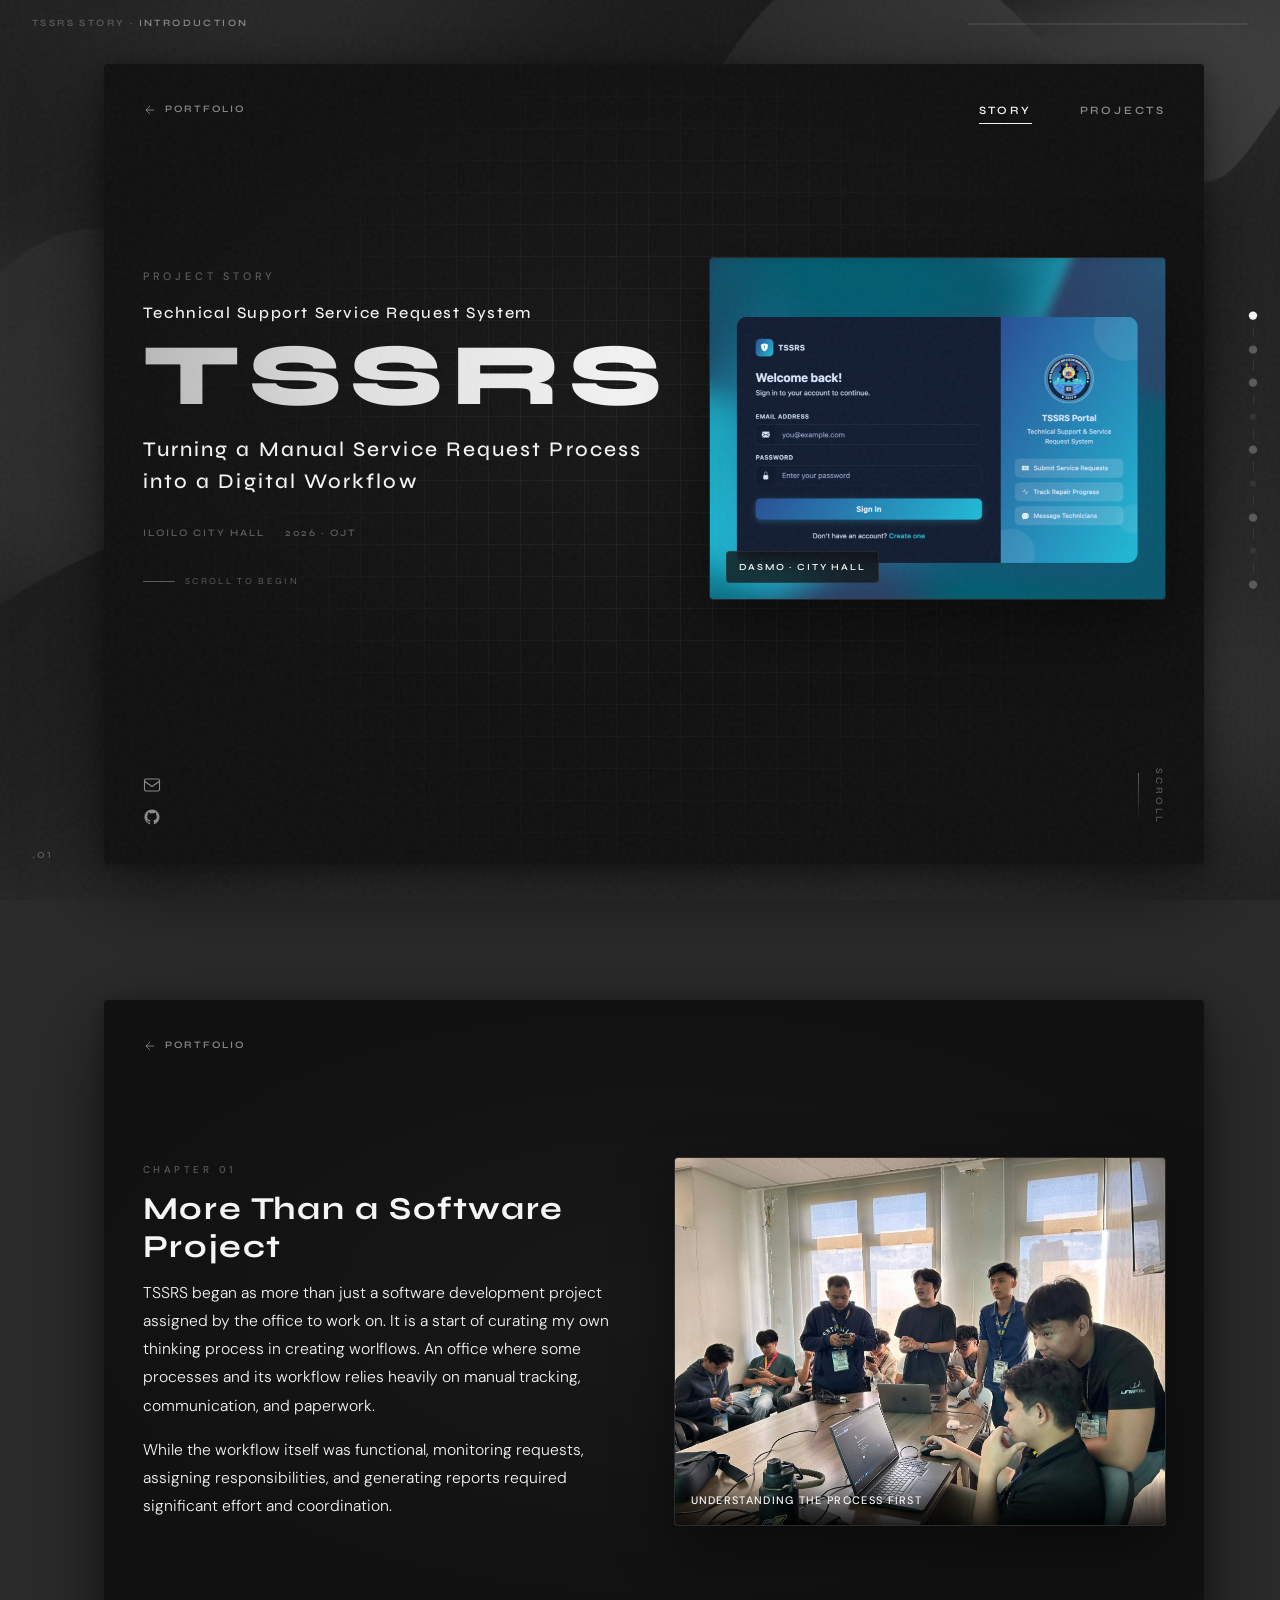
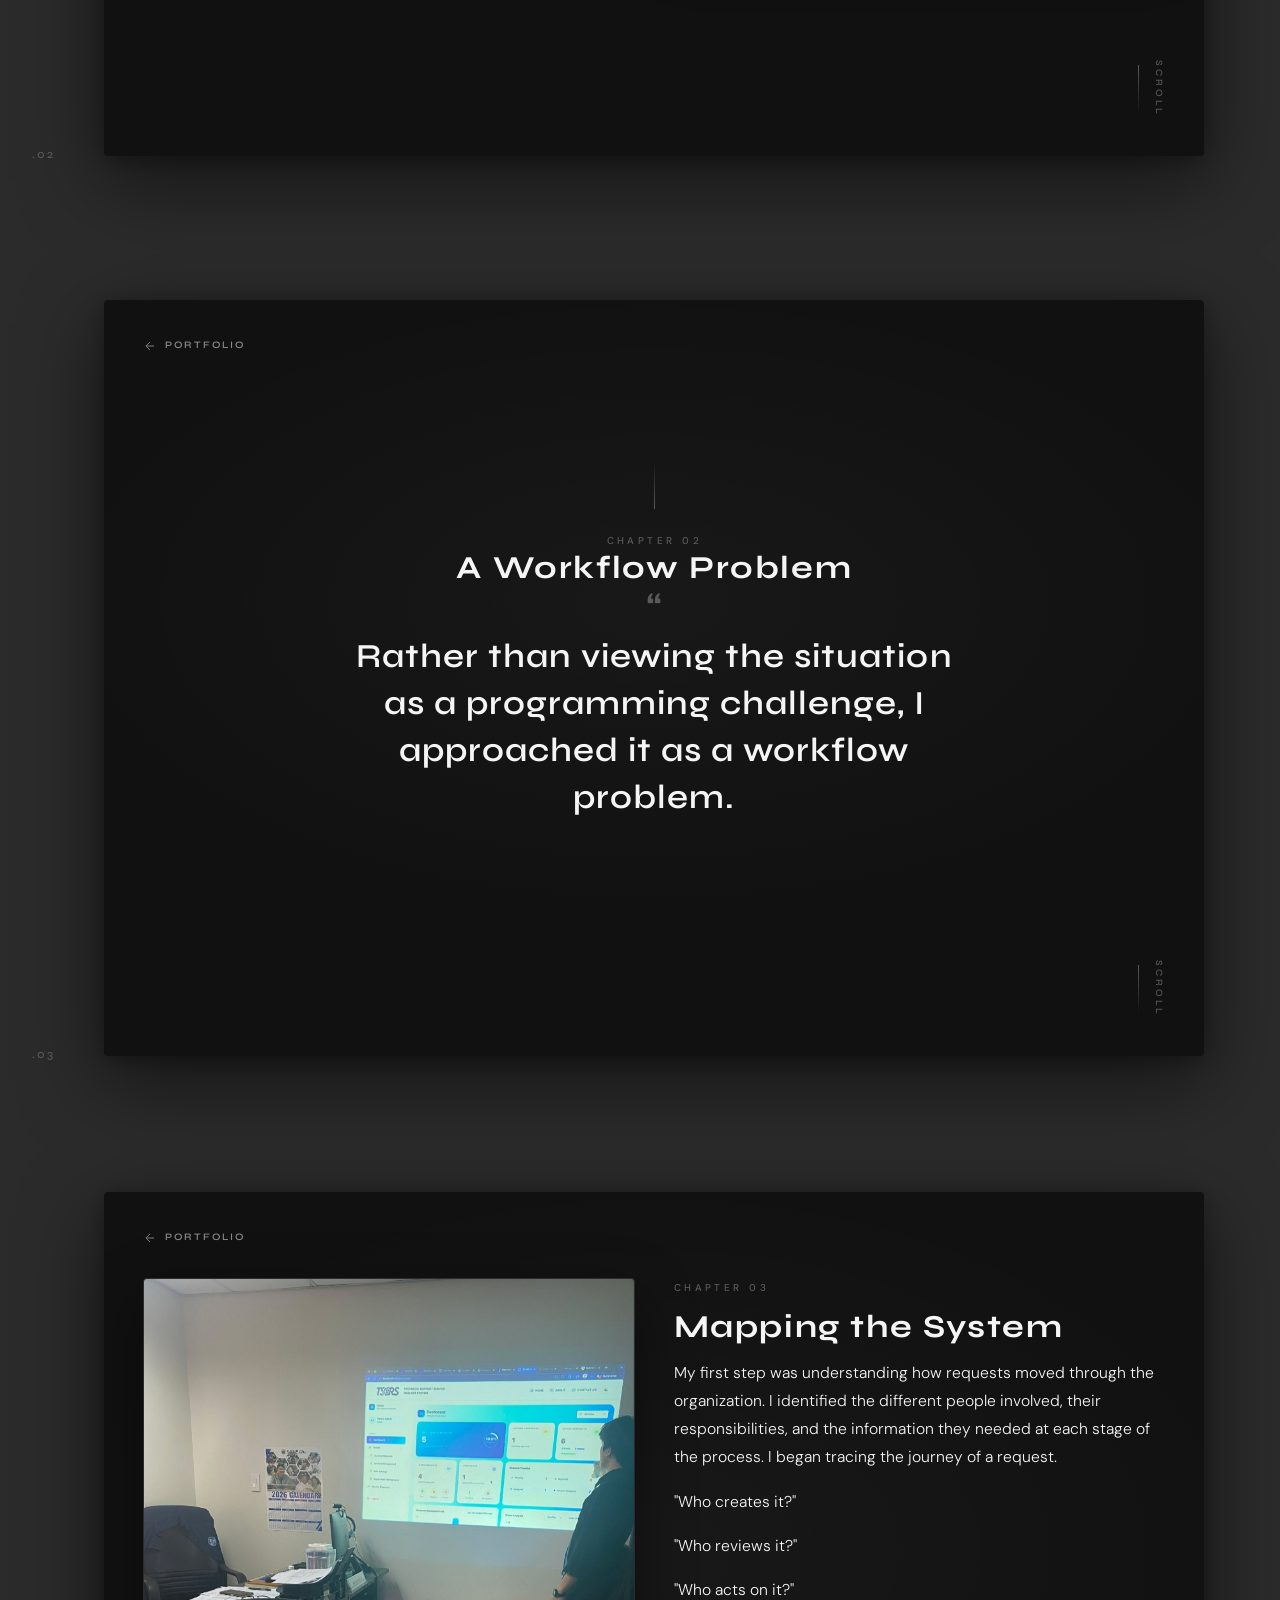
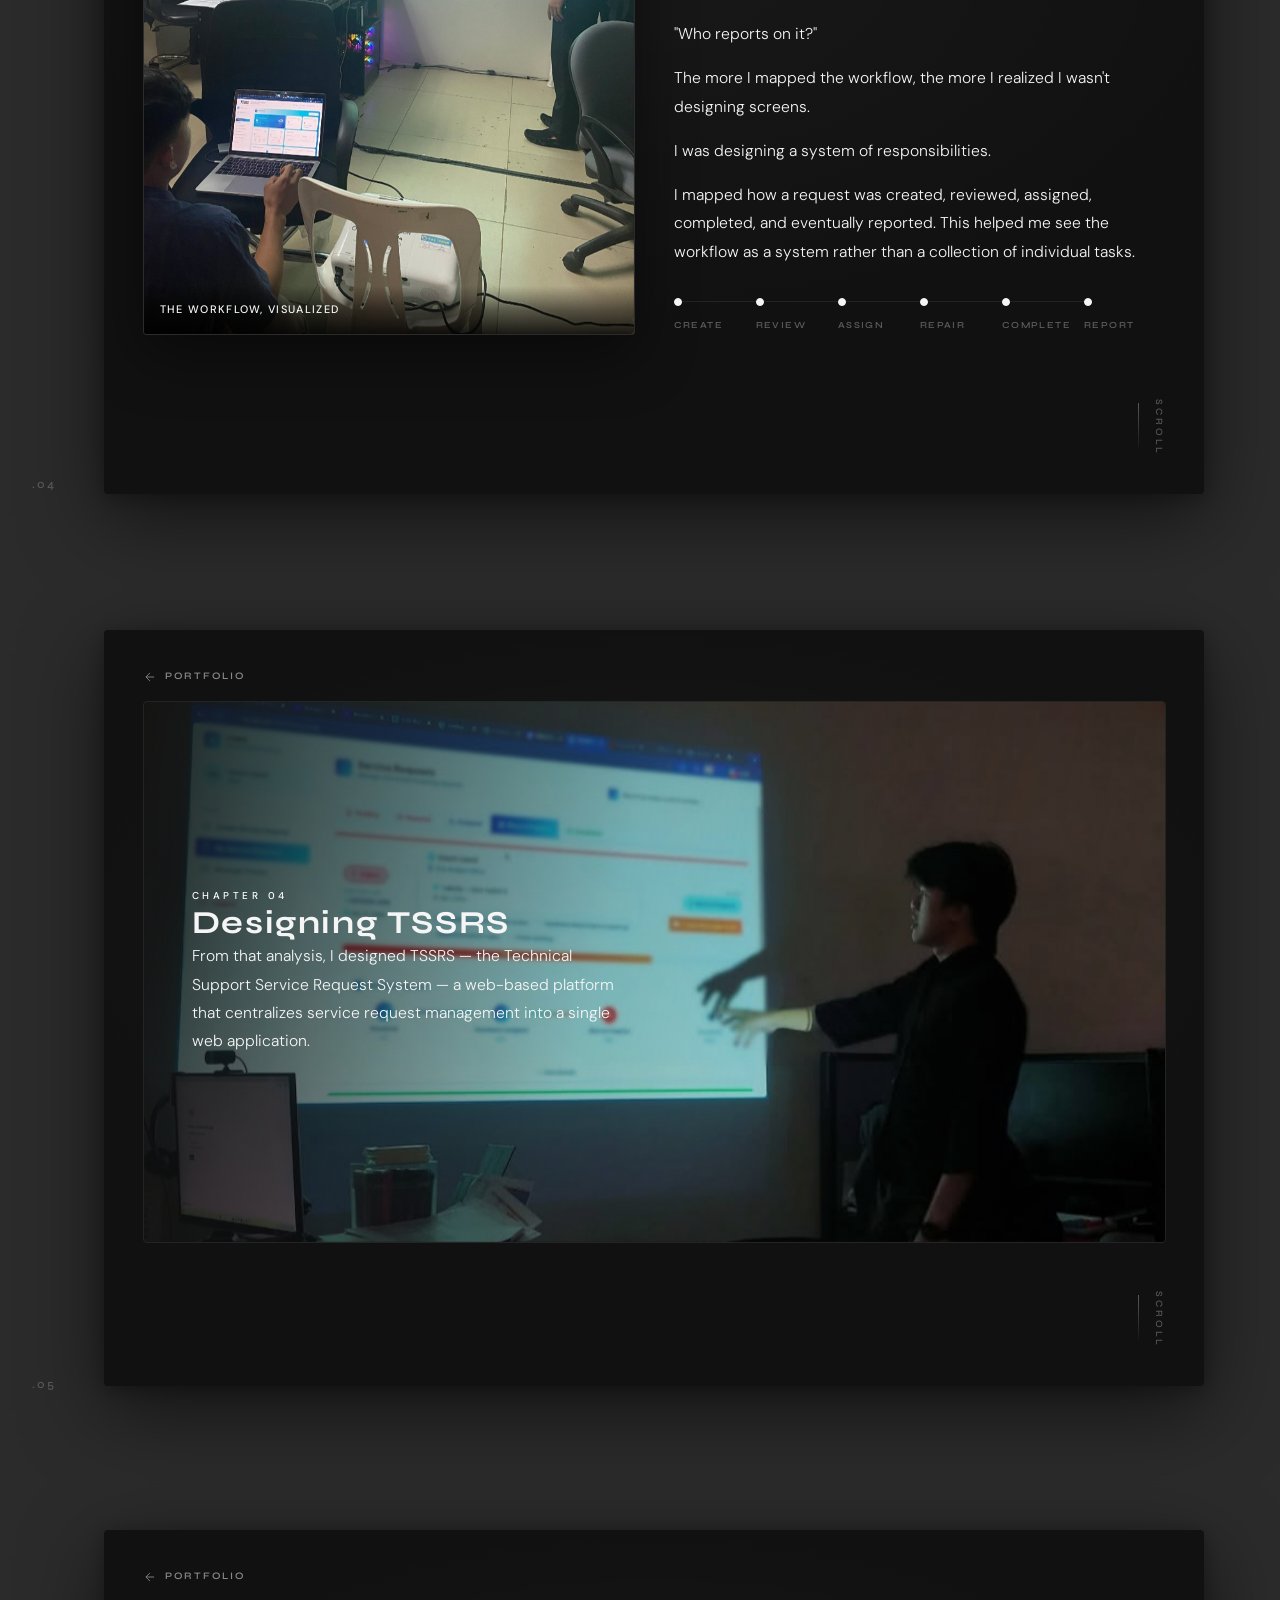
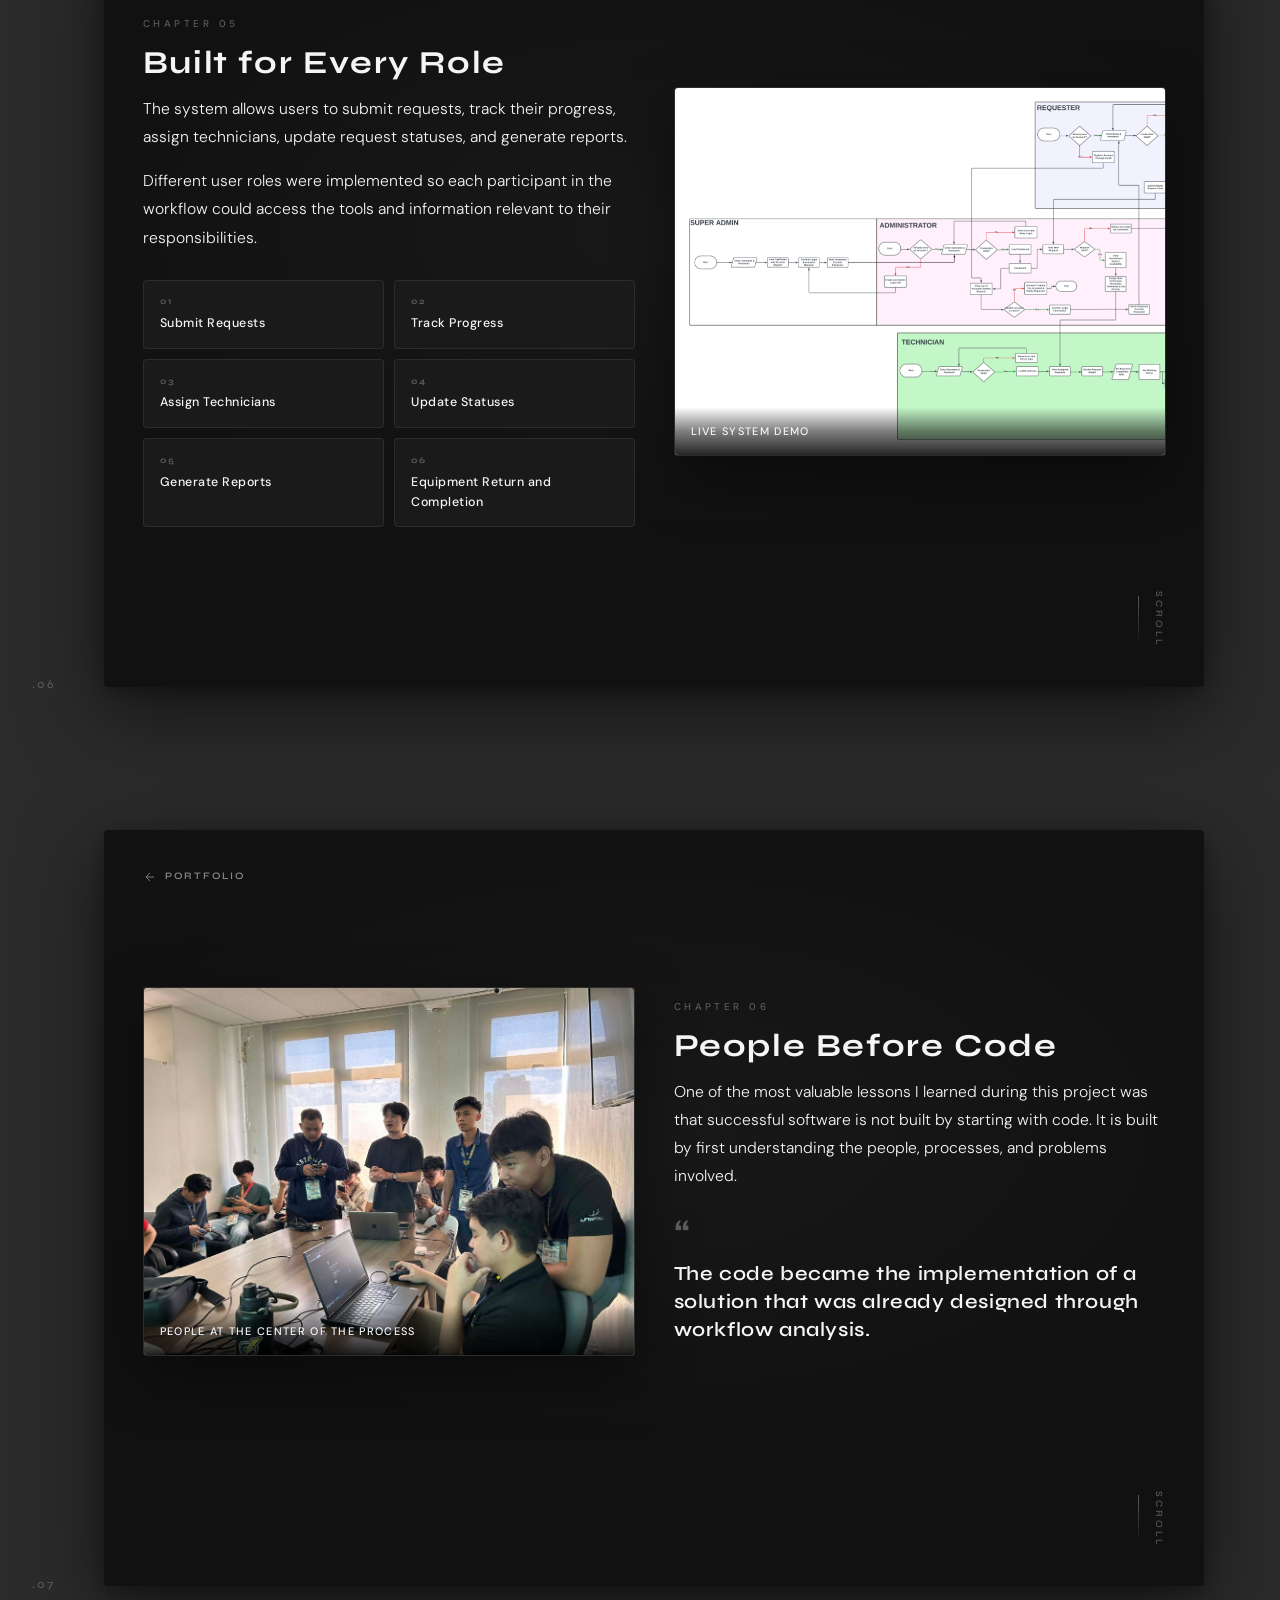
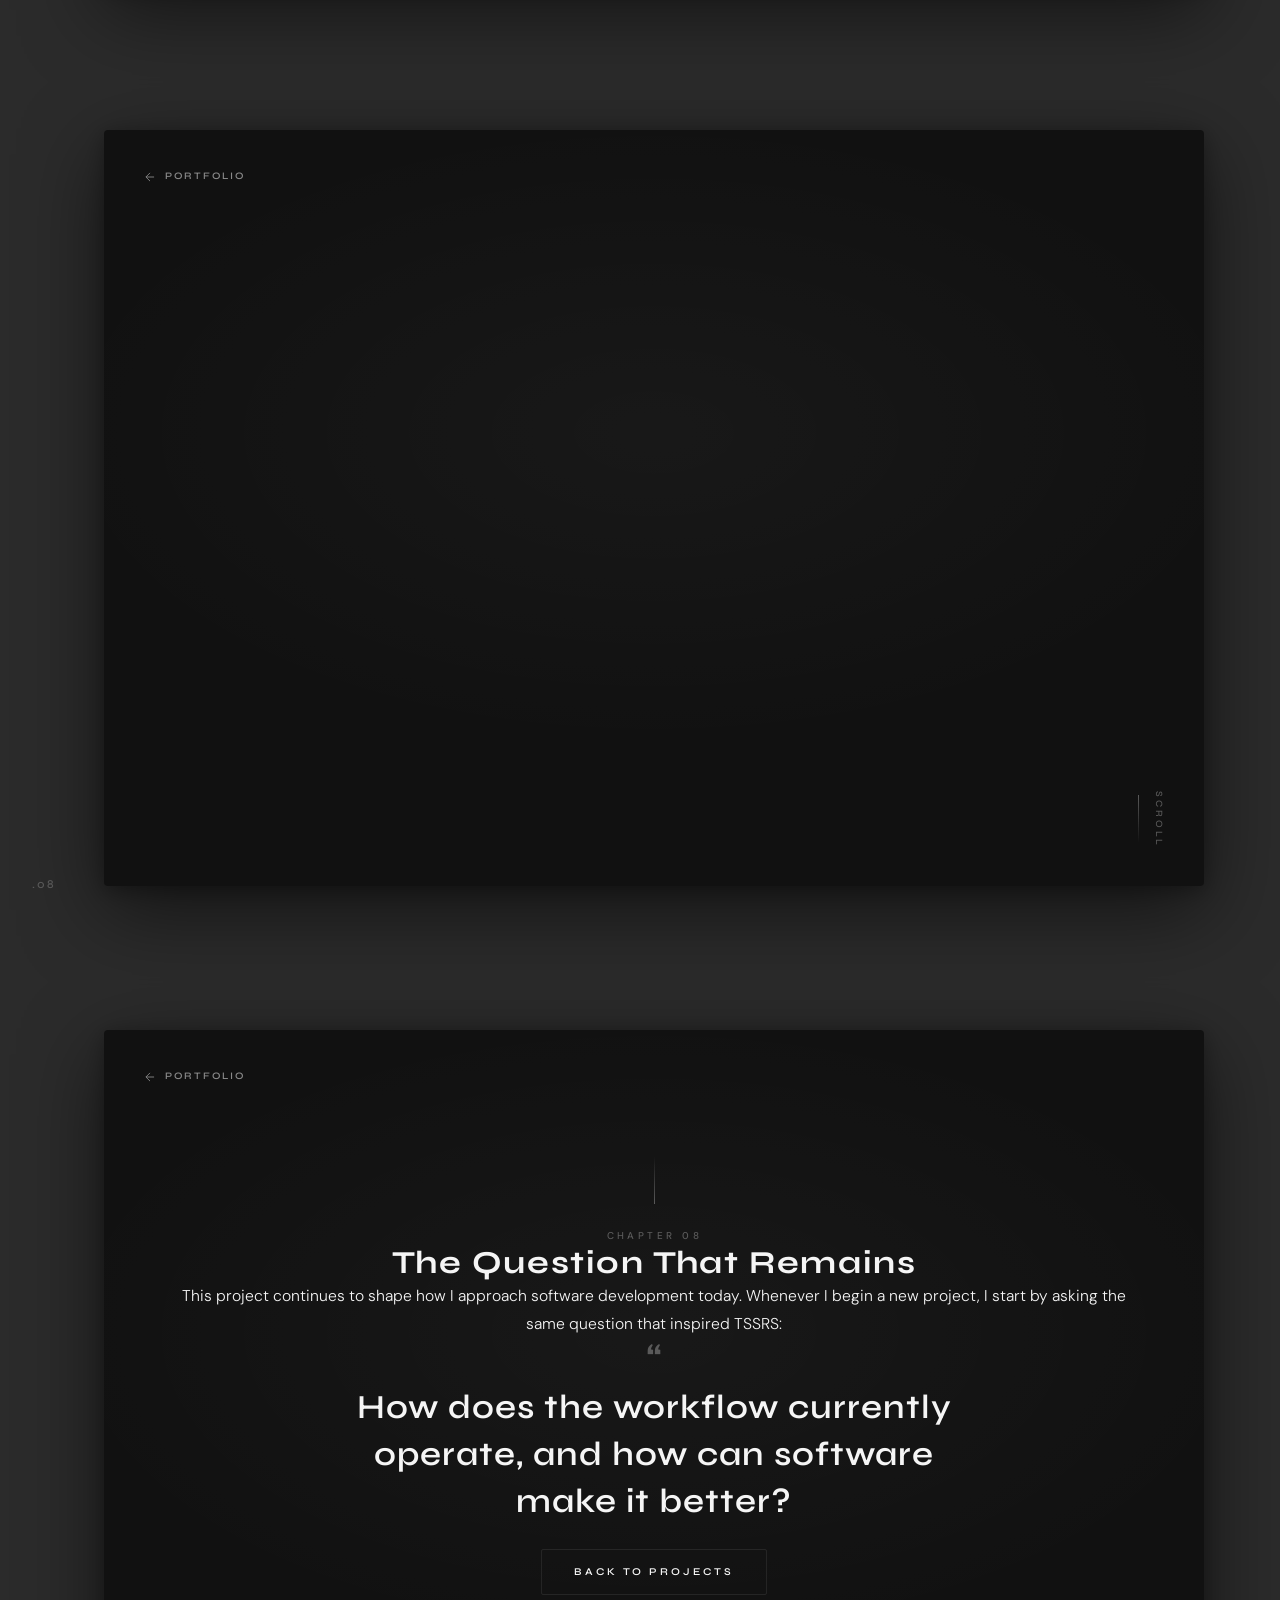
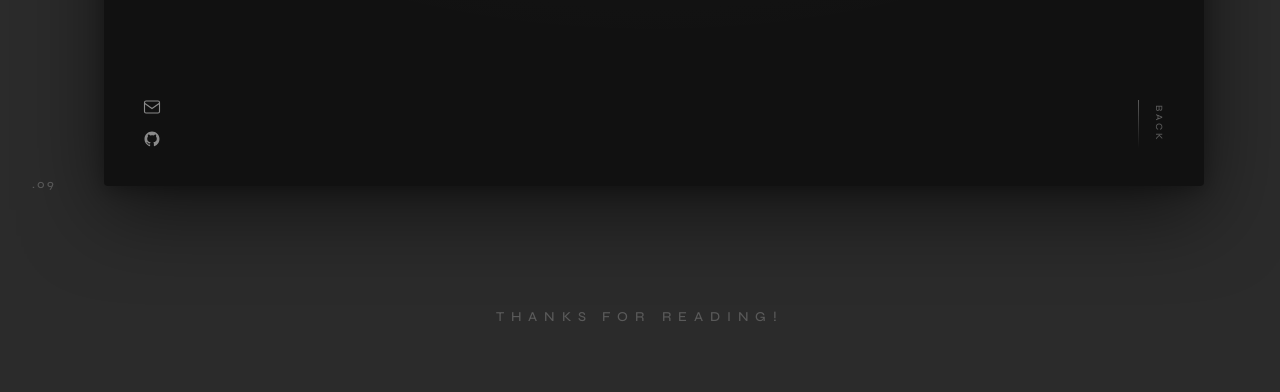
==== commit 98769c0b: "Update - 10" ====
--- a/info-tssrs.html
+++ b/info-tssrs.html
@@ -141,9 +141,8 @@
           <p class="story-chapter-label" data-reveal>Chapter 01</p>
           <h2 class="story-chapter-title" data-reveal style="--reveal-delay: 60ms">More Than a Software Project</h2>
           <p class="story-body" data-reveal style="--reveal-delay: 120ms">
-            TSSRS began as more than just a software development project assigned by the office to work on. It started with a simple observation:
-            service requests were being handled through a process that relied heavily on manual tracking,
-            communication, and paperwork.
+            TSSRS began as more than just a software development project assigned by the office to work on. It is a start of
+            curating my own thinking process in creating worlflows. An office where some processes and its workflow relies heavily on manual tracking, communication, and paperwork.
           </p>
           <p class="story-body" data-reveal style="--reveal-delay: 180ms">
             While the workflow itself was functional, monitoring requests, assigning responsibilities, and
@@ -220,13 +219,13 @@
             different people involved, their responsibilities, and the information they needed at each stage
             of the process. I began tracing the journey of a request.
           </p>
-          <p>"Who creates it?"</p>
-          <p>"Who reviews it?"</p>
-          <p>"Who acts on it?"</p>
-          <p>"Who reports on it?"</p>
-          <p>The more I mapped the workflow, the more I realized I wasn't designing screens.</p>
-          <p>I was designing a system of responsibilities.</p>
-          <p class="story-body" data-reveal style="--reveal-delay: 180ms">
+          <p class="story-body" data-reveal style="--reveal-delay: 120ms">"Who creates it?"</p>
+          <p class="story-body" data-reveal style="--reveal-delay: 120ms">"Who reviews it?"</p>
+          <p class="story-body" data-reveal style="--reveal-delay: 120ms">"Who acts on it?"</p>
+          <p class="story-body" data-reveal style="--reveal-delay: 120ms">"Who reports on it?"</p>
+          <p class="story-body" data-reveal style="--reveal-delay: 300ms">The more I mapped the workflow, the more I realized I wasn't designing screens.</p>
+          <p class="story-body" data-reveal style="--reveal-delay: 300ms">I was designing a system of responsibilities.</p>
+          <p class="story-body" data-reveal style="--reveal-delay: 300ms">
             I mapped how a request was created, reviewed, assigned, completed, and eventually reported. This
             helped me see the workflow as a system rather than a collection of individual tasks.
           </p>
@@ -389,7 +388,7 @@
           </div>
         </div>
         <div class="story-visual" data-reveal style="--reveal-delay: 200ms">
-          <img src="img/tssrs-story-demo.png" alt="TSSRS admin dashboard showing request pipeline and metrics"
+          <img src="img/tssrs-story-erd.png" style="object-fit: cover; object-position: left;" alt="TSSRS admin dashboard showing request pipeline and metrics"
             data-parallax loading="lazy">
           <span class="story-visual-caption">Live system demo</span>
         </div>
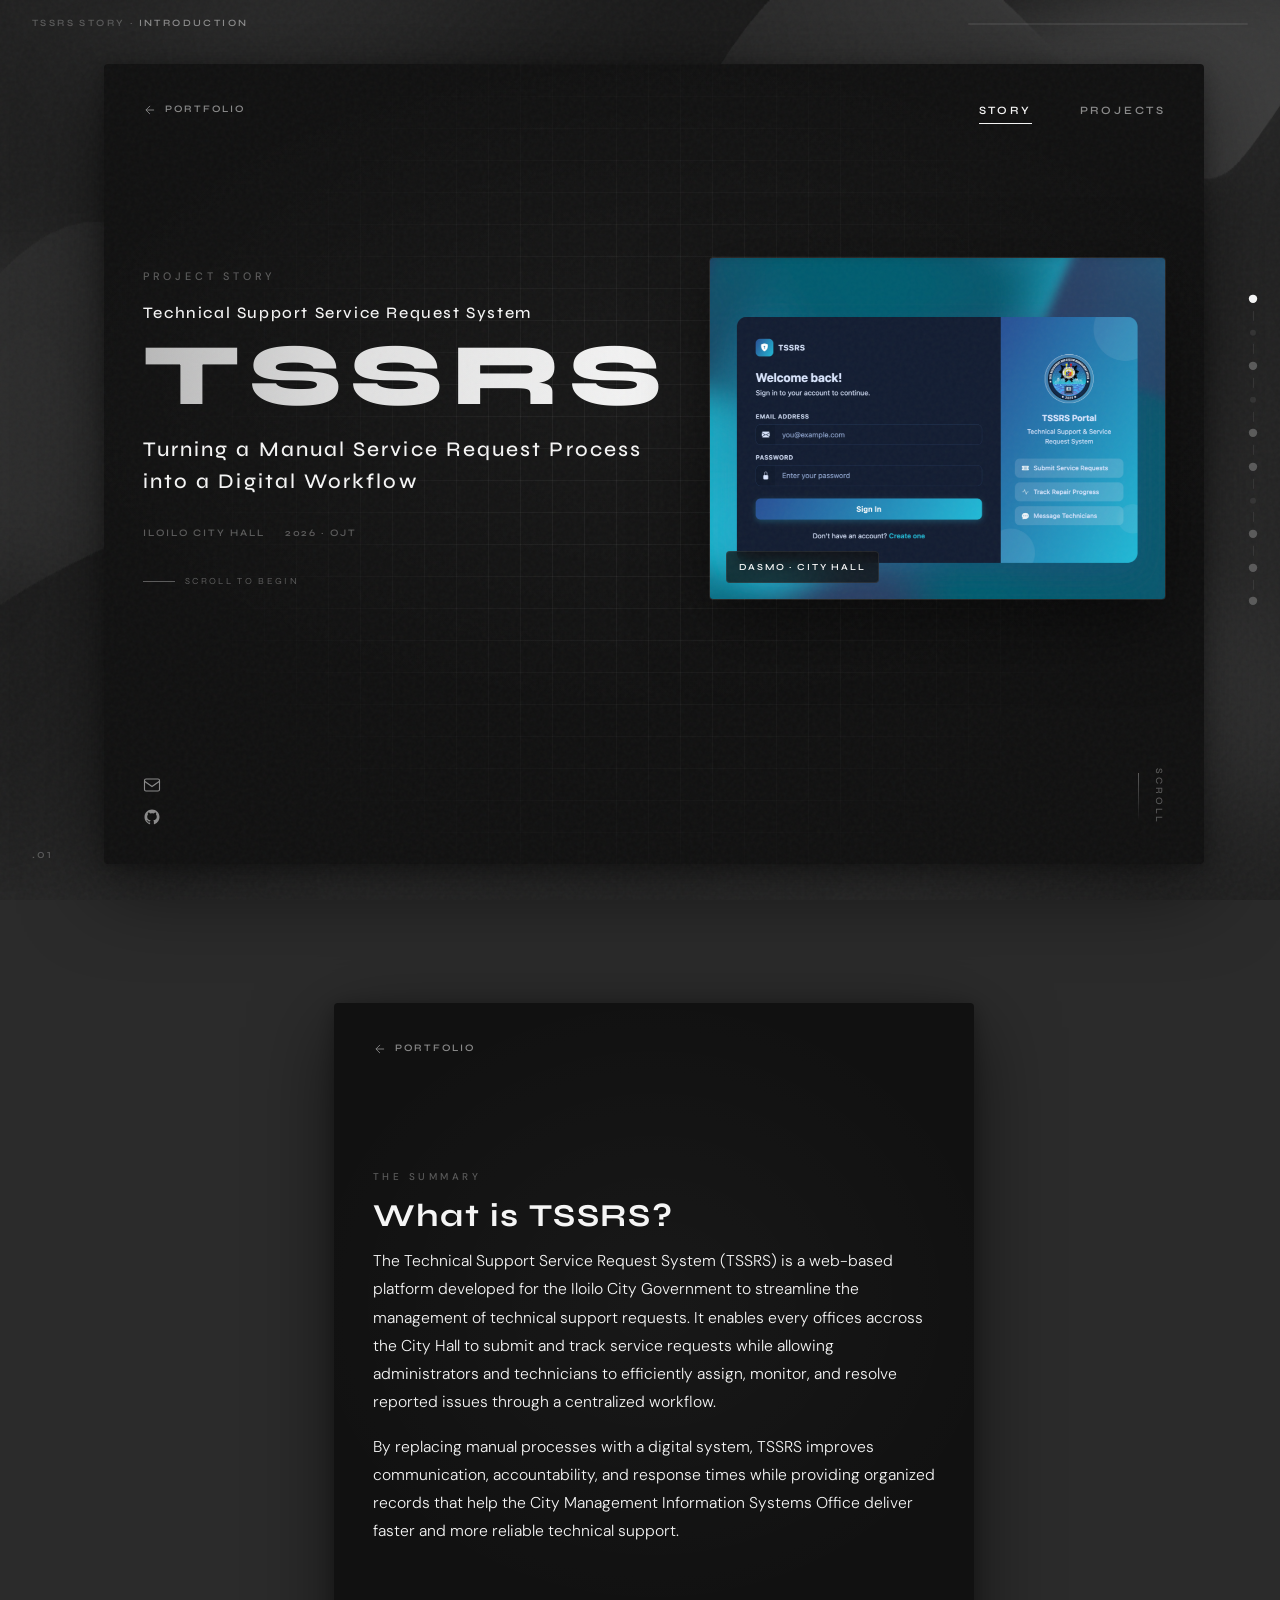
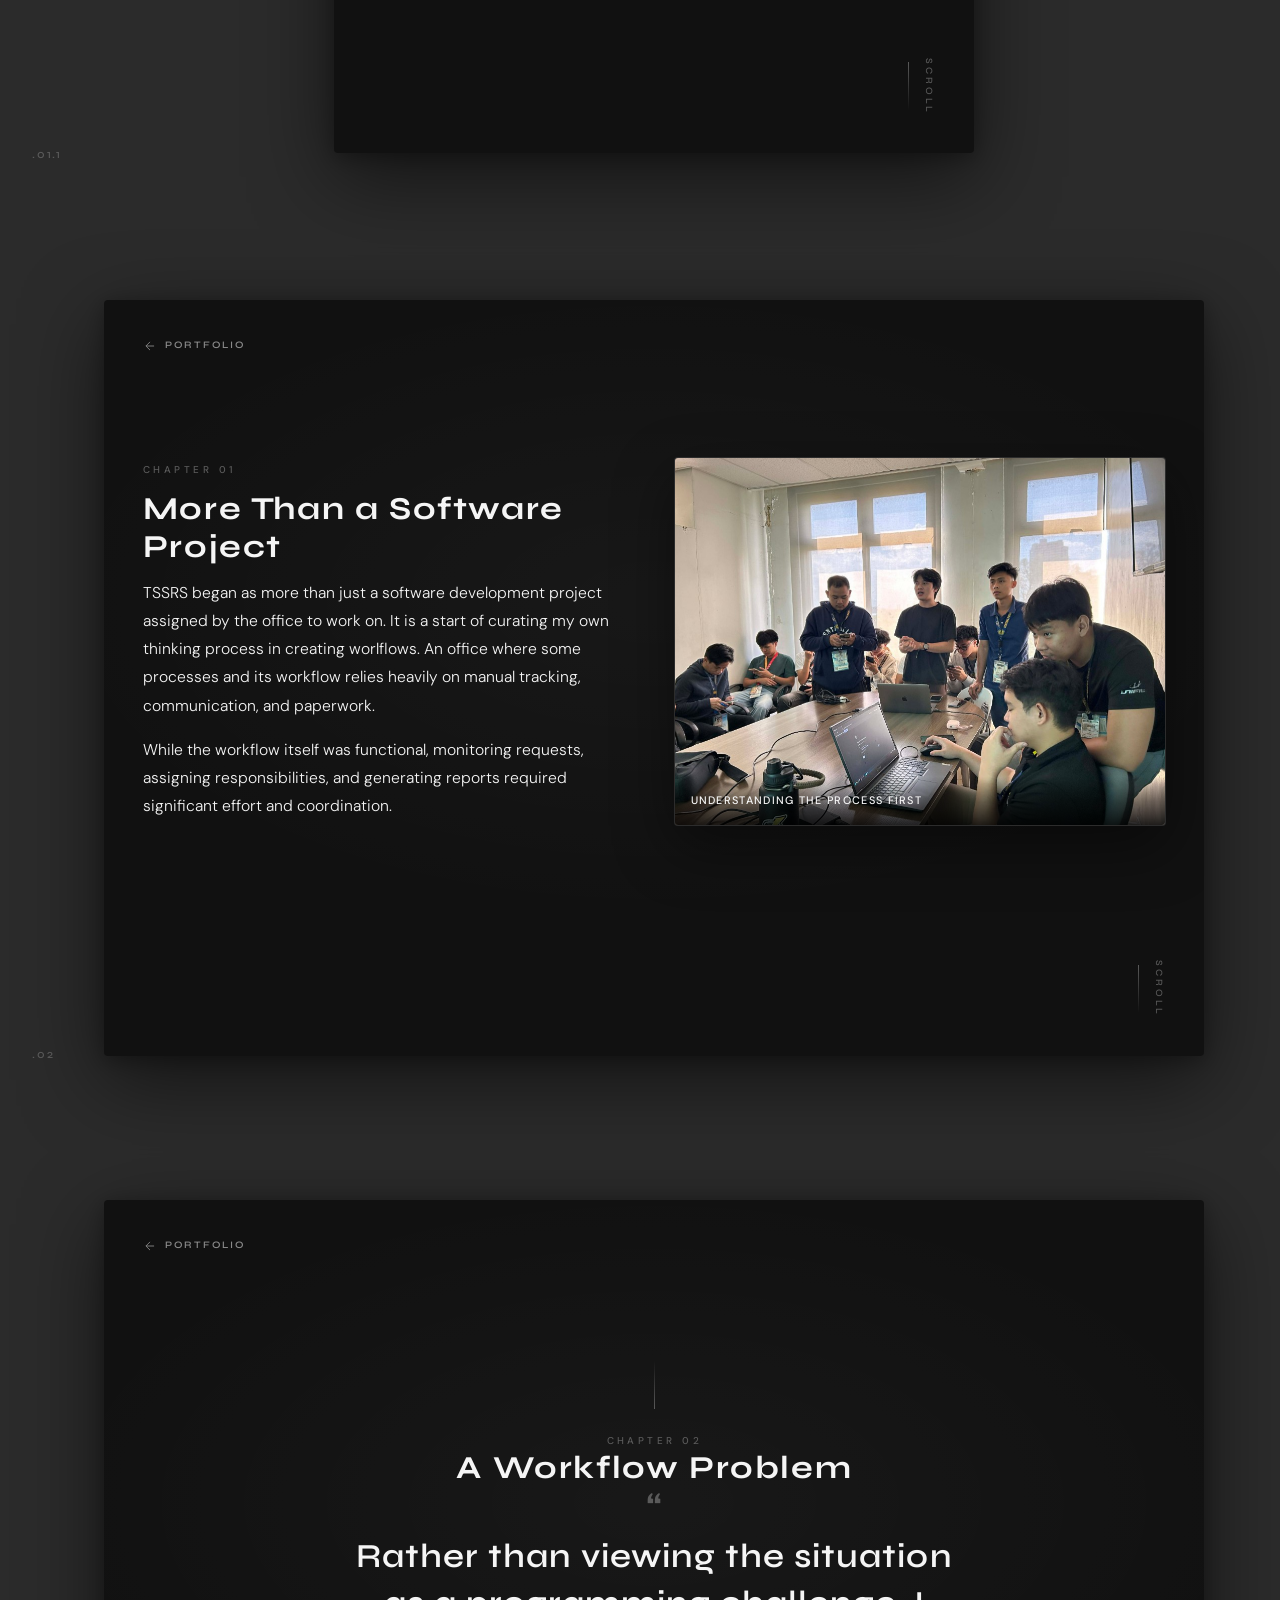
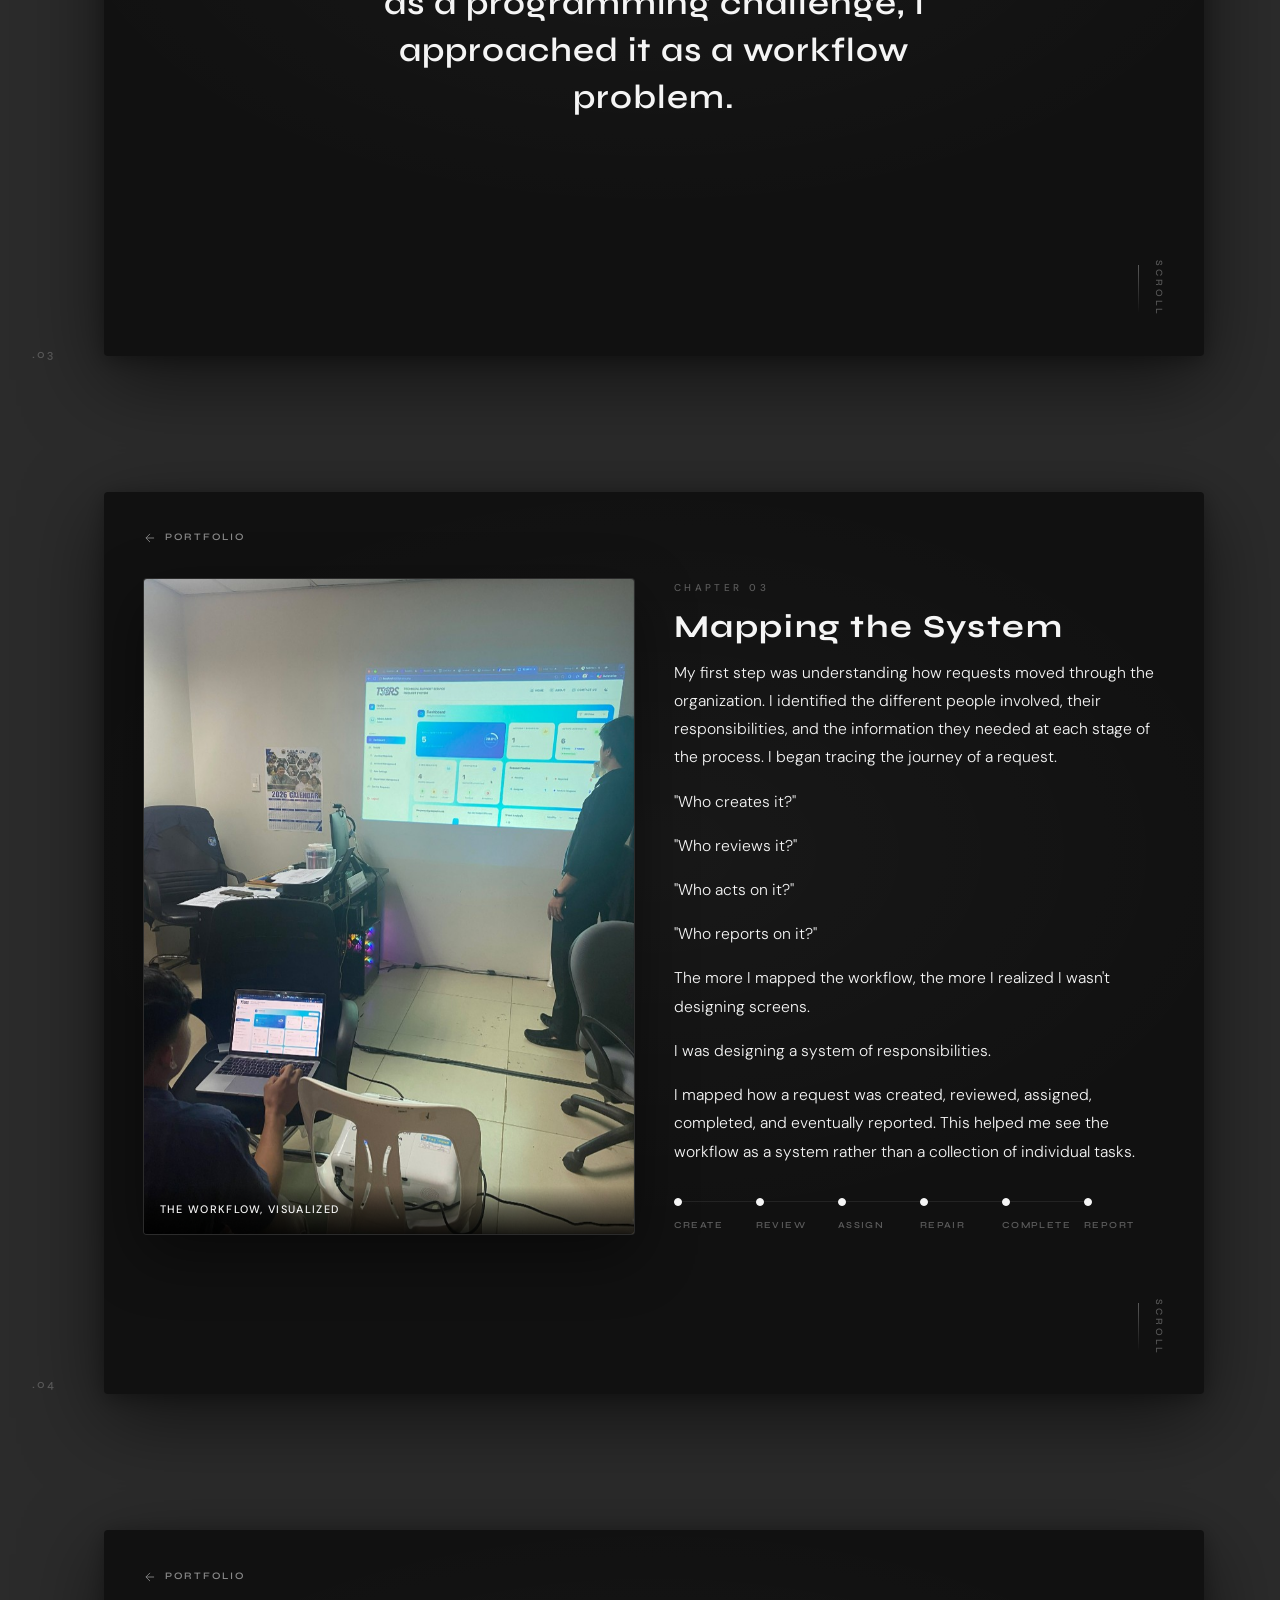
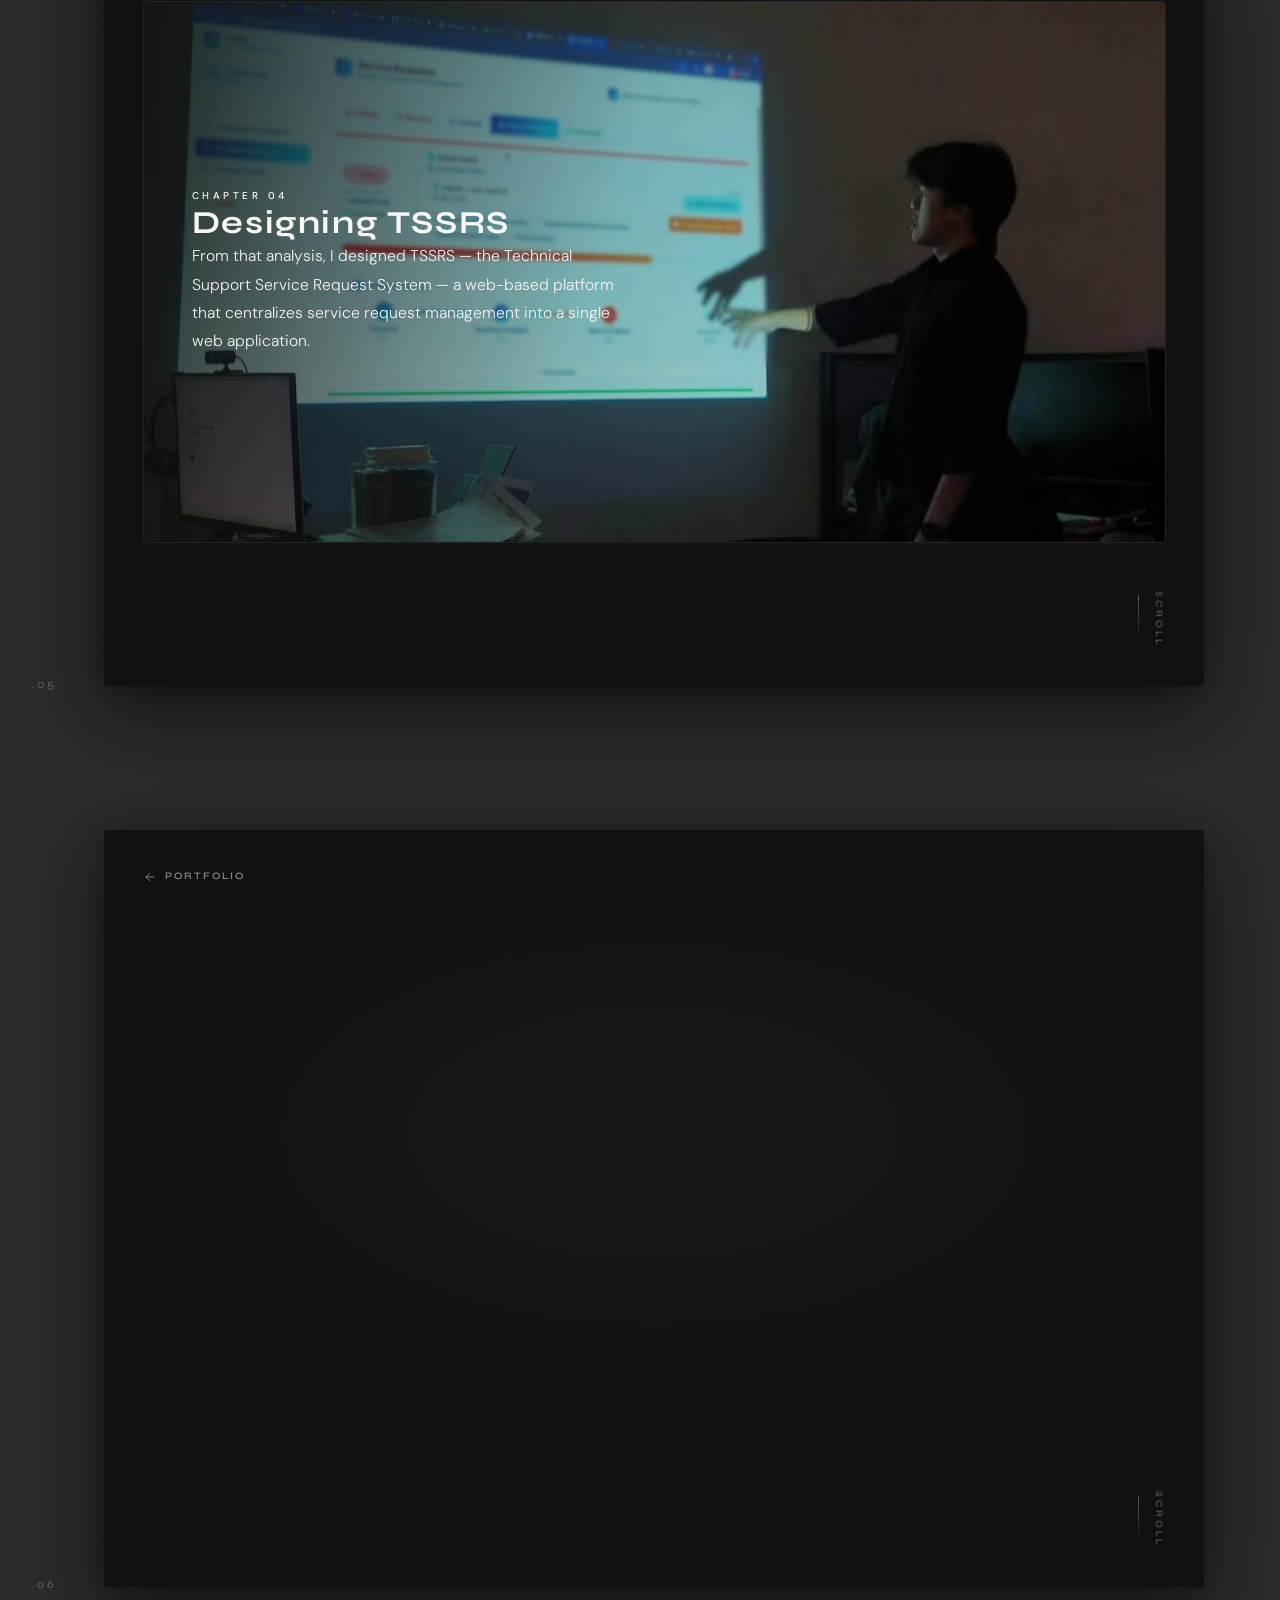
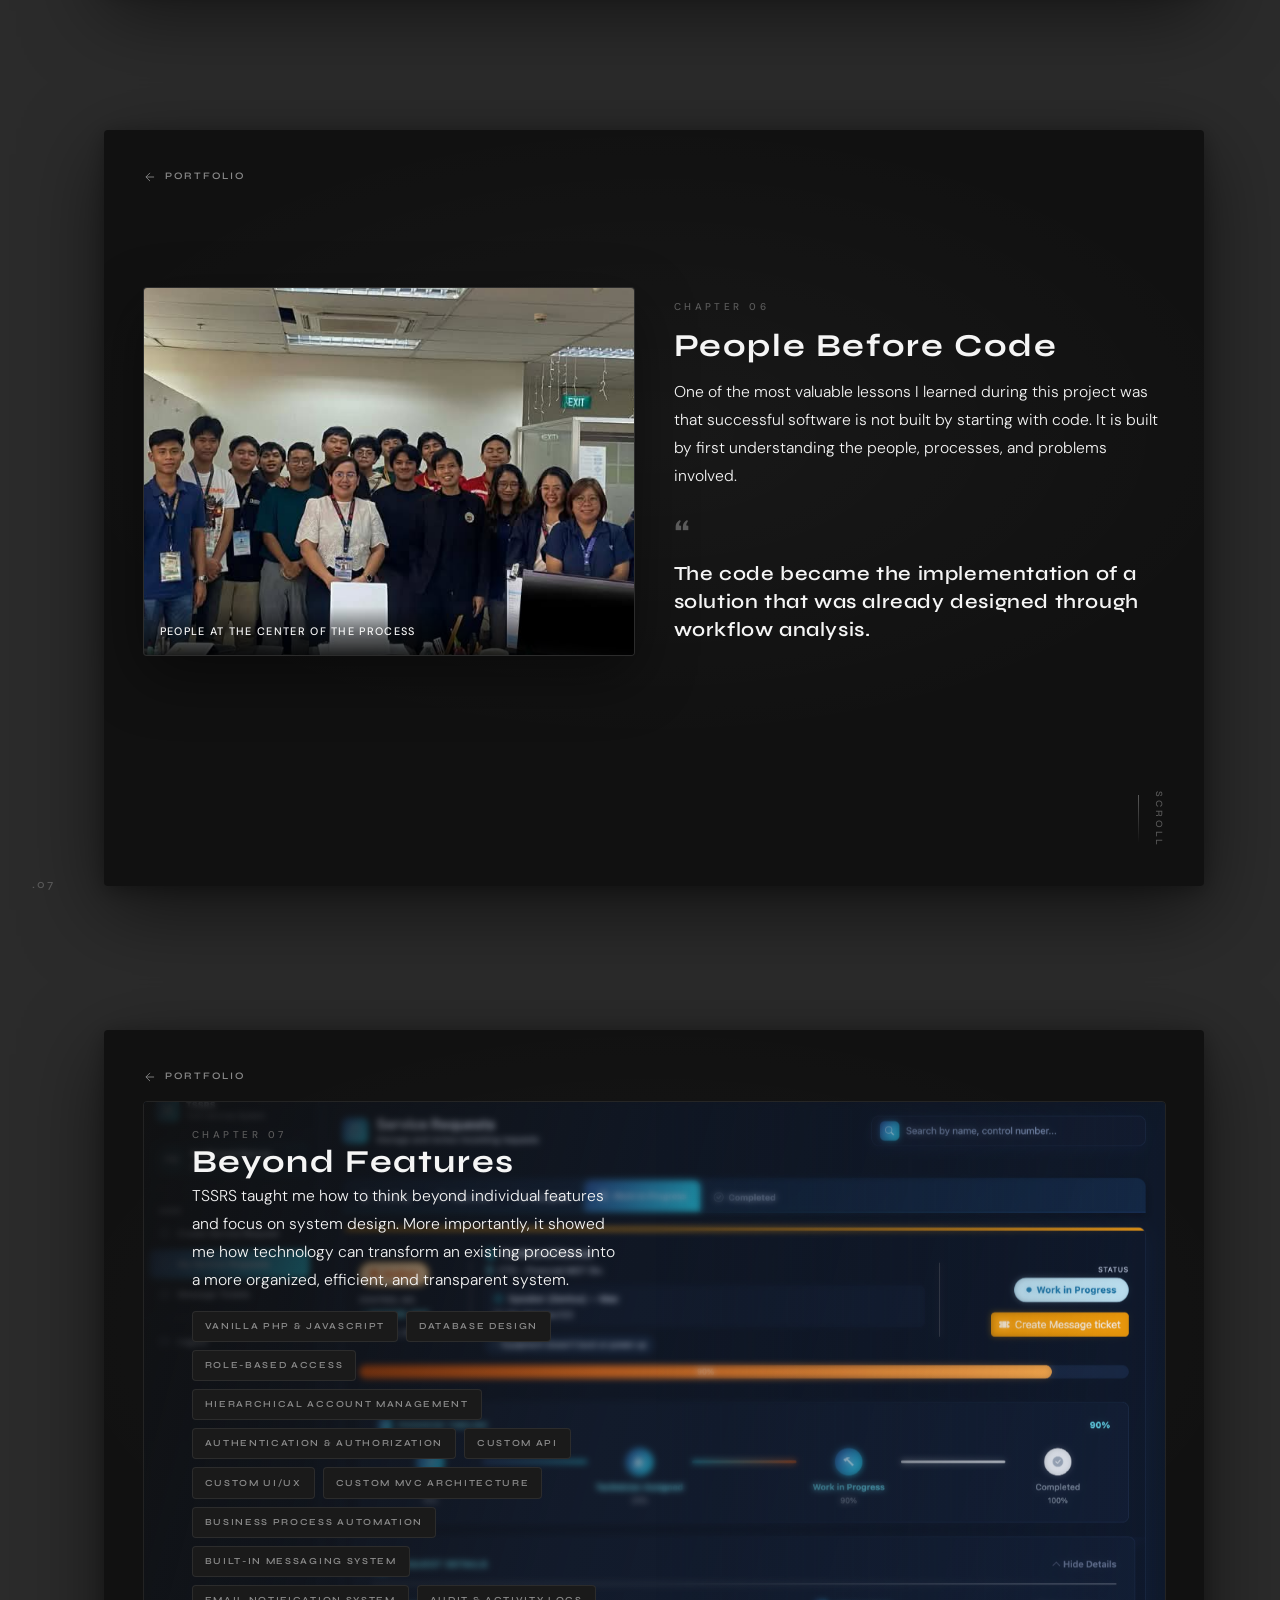
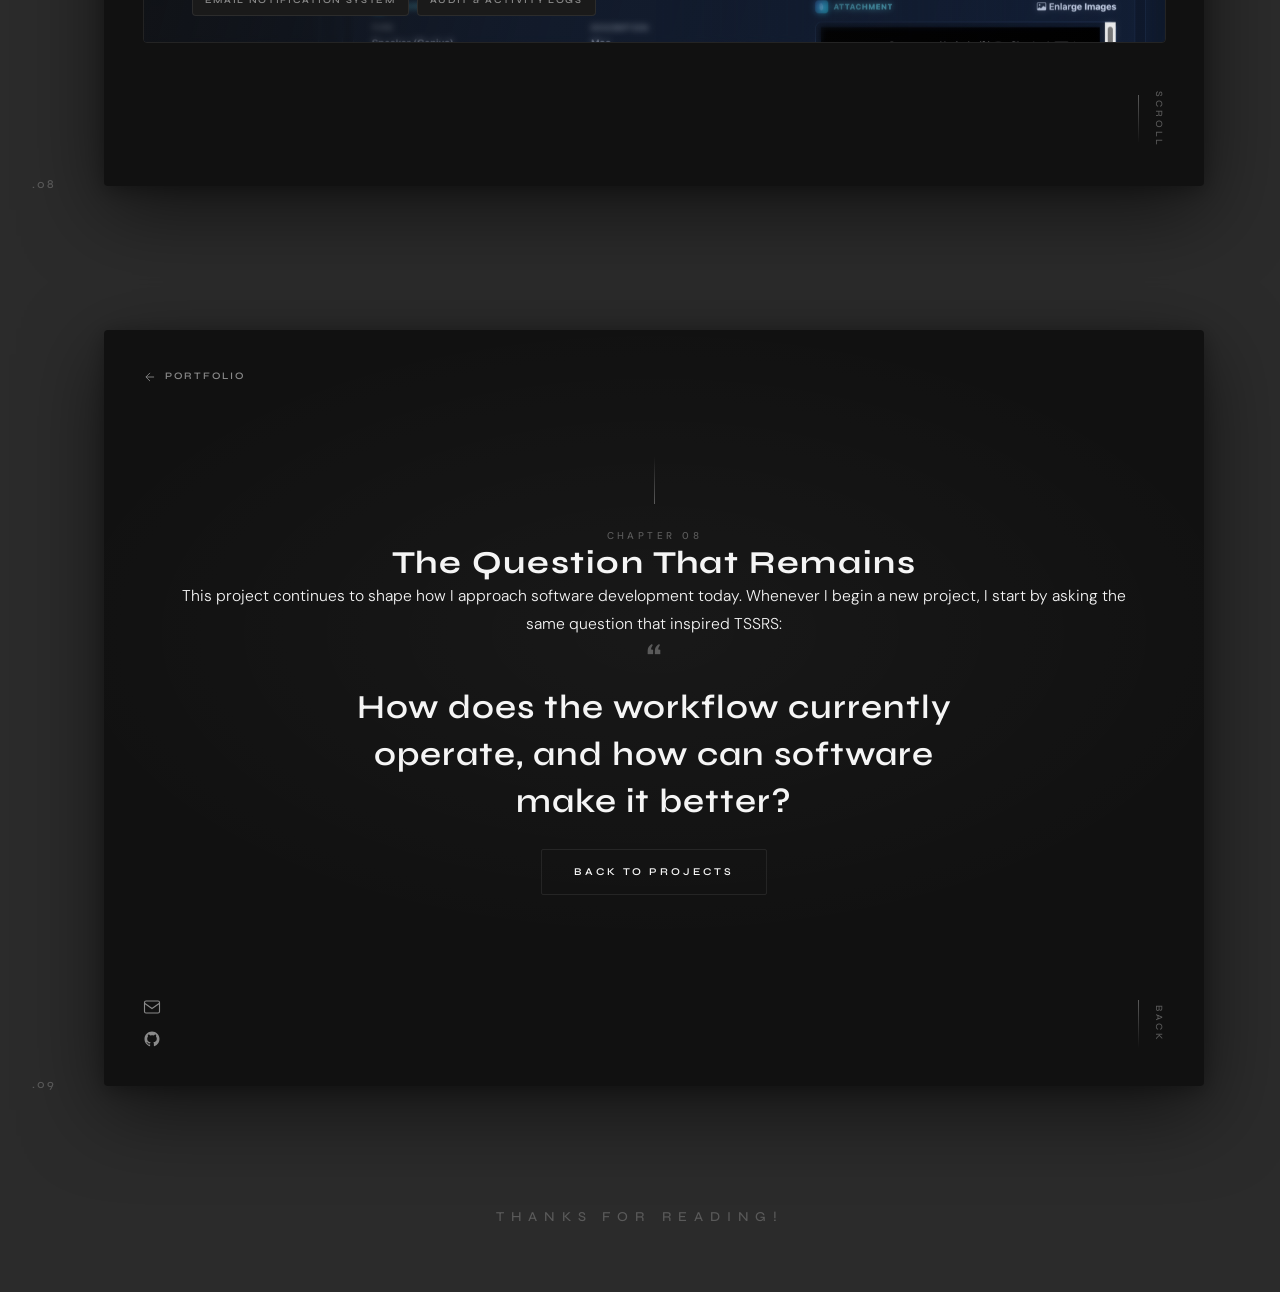
==== commit 8e25b90b: "Update - 11" ====
--- a/info-tssrs.html
+++ b/info-tssrs.html
@@ -40,6 +40,8 @@
   <nav class="story-progress" aria-label="Story progress">
     <a href="#chapter-01" class="story-progress-dot active" data-section="01" aria-label="Introduction"></a>
     <span class="story-progress-line" aria-hidden="true"></span>
+    <a href="#chapter-01.1" class="story-progress-dot" data-section="01.1" aria-label="The Summary"></a>
+    <span class="story-progress-line" aria-hidden="true"></span>
     <a href="#chapter-02" class="story-progress-dot" data-section="02" aria-label="The Observation"></a>
     <span class="story-progress-line" aria-hidden="true"></span>
     <a href="#chapter-03" class="story-progress-dot" data-section="03" aria-label="Workflow First"></a>
@@ -115,11 +117,56 @@
             </svg>
           </a>
         </div>
-        <a href="#chapter-02" class="scroll-indicator" aria-label="Continue reading">
-          <span class="scroll-line"></span>
-          <span class="scroll-text">Scroll</span>
-        </a>
-      </footer>
+        <a href="#chapter-01.1" class="scroll-indicator" aria-label="Continue reading">
+          <span class="scroll-line"></span>
+          <span class="scroll-text">Scroll</span>
+        </a>
+      </footer>
+    </div>
+  </section>
+
+   <!-- .01.1 The Summary -->
+   <section class="section-wrapper story-section" id="chapter-01.1" data-section="01.1">
+    <span class="section-index">.01.1</span>
+    <div class="card-panel card-panel--story" style="min-height: auto; max-width: 40rem;">
+      <header class="panel-header">
+        <a href="index.html" class="story-back-link" aria-label="Back to portfolio">
+          <svg viewBox="0 0 24 24" fill="none" stroke="currentColor" stroke-width="1.5" aria-hidden="true">
+            <path d="M19 12H5M12 19l-7-7 7-7" />
+          </svg>
+          Portfolio
+        </a>
+      </header>
+
+      <div style="margin-top: 7rem;">
+        <div class="story-copy">
+          <p class="story-chapter-label" data-reveal>The Summary</p>
+          <h2 class="story-chapter-title" data-reveal style="--reveal-delay: 60ms">What is TSSRS?</h2>      
+          <p class="story-body" data-reveal style="--reveal-delay: 120ms">
+            The Technical Support Service Request System (TSSRS) is a web-based platform
+            developed for the Iloilo City Government to streamline the management of
+            technical support requests. It enables every offices accross the City Hall to submit and track service
+            requests while allowing administrators and technicians to efficiently assign,
+            monitor, and resolve reported issues through a centralized workflow.
+          </p>
+
+          <p class="story-body" data-reveal style="--reveal-delay: 180ms">
+            By replacing manual processes with a digital system, TSSRS improves
+            communication, accountability, and response times while providing organized
+            records that help the City Management Information Systems Office deliver
+            faster and more reliable technical support.
+          </p>
+        </div>      
+        </div>
+
+        <footer class="panel-footer" style="margin-top: 5rem;">
+          <div class="social-links" aria-hidden="true"></div>
+          <a href="#chapter-02" class="scroll-indicator" aria-label="Continue reading">
+            <span class="scroll-line"></span>
+            <span class="scroll-text">Scroll</span>
+          </a>
+        </footer>
+      </div>
     </div>
   </section>
 
@@ -388,9 +435,9 @@
           </div>
         </div>
         <div class="story-visual" data-reveal style="--reveal-delay: 200ms">
-          <img src="img/tssrs-story-erd.png" style="object-fit: cover; object-position: left;" alt="TSSRS admin dashboard showing request pipeline and metrics"
+          <img src="img/tssrs-story-erd.png" style="object-fit: cover; object-position: center; transform: scale(2);" alt="TSSRS admin dashboard showing request pipeline and metrics"
             data-parallax loading="lazy">
-          <span class="story-visual-caption">Live system demo</span>
+          <span class="story-visual-caption">Designing TSSRS</span>
         </div>
       </div>
 
@@ -431,7 +478,7 @@
           </p>
         </div>
         <div class="story-visual" data-reveal style="--reveal-delay: 180ms">
-          <img src="img/tssrs-story-team.png" alt="Team collaborating on requirements and workflow design"
+          <img src="img/tssrs-story-people.JPEG" style="transform: scale(1.5);" alt="Team collaborating on requirements and workflow design"
             data-parallax loading="lazy">
           <span class="story-visual-caption">People at the center of the process</span>
         </div>
@@ -474,11 +521,18 @@
             transparent system.
           </p>
           <div class="story-tags">
-            <span class="story-tag" style="--tag-delay: 200ms">Requirements</span>
-            <span class="story-tag" style="--tag-delay: 260ms">Database Design</span>
-            <span class="story-tag" style="--tag-delay: 320ms">User Roles</span>
-            <span class="story-tag" style="--tag-delay: 380ms">Workflow Mapping</span>
-            <span class="story-tag" style="--tag-delay: 440ms">Architecture</span>
+            <span class="story-tag" style="--tag-delay: 200ms">Vanilla PHP & JavaScript</span>
+            <span class="story-tag" style="--tag-delay: 440ms">Database Design</span>
+            <span class="story-tag" style="--tag-delay: 200ms">Role-based Access</span>
+            <span class="story-tag" style="--tag-delay: 260ms">Hierarchical Account Management</span>
+            <span class="story-tag" style="--tag-delay: 260ms">Authentication & Authorization</span>
+            <span class="story-tag" style="--tag-delay: 320ms">Custom API</span>
+            <span class="story-tag" style="--tag-delay: 380ms">Custom UI/UX</span>
+            <span class="story-tag" style="--tag-delay: 440ms">Custom MVC Architecture</span>
+            <span class="story-tag" style="--tag-delay: 440ms">Business Process Automation</span>
+            <span class="story-tag" style="--tag-delay: 440ms">Built-in Messaging System</span>
+            <span class="story-tag" style="--tag-delay: 440ms">Email Notification System</span>
+            <span class="story-tag" style="--tag-delay: 440ms">Audit & Activity Logs</span>
           </div>
         </div>
       </div>
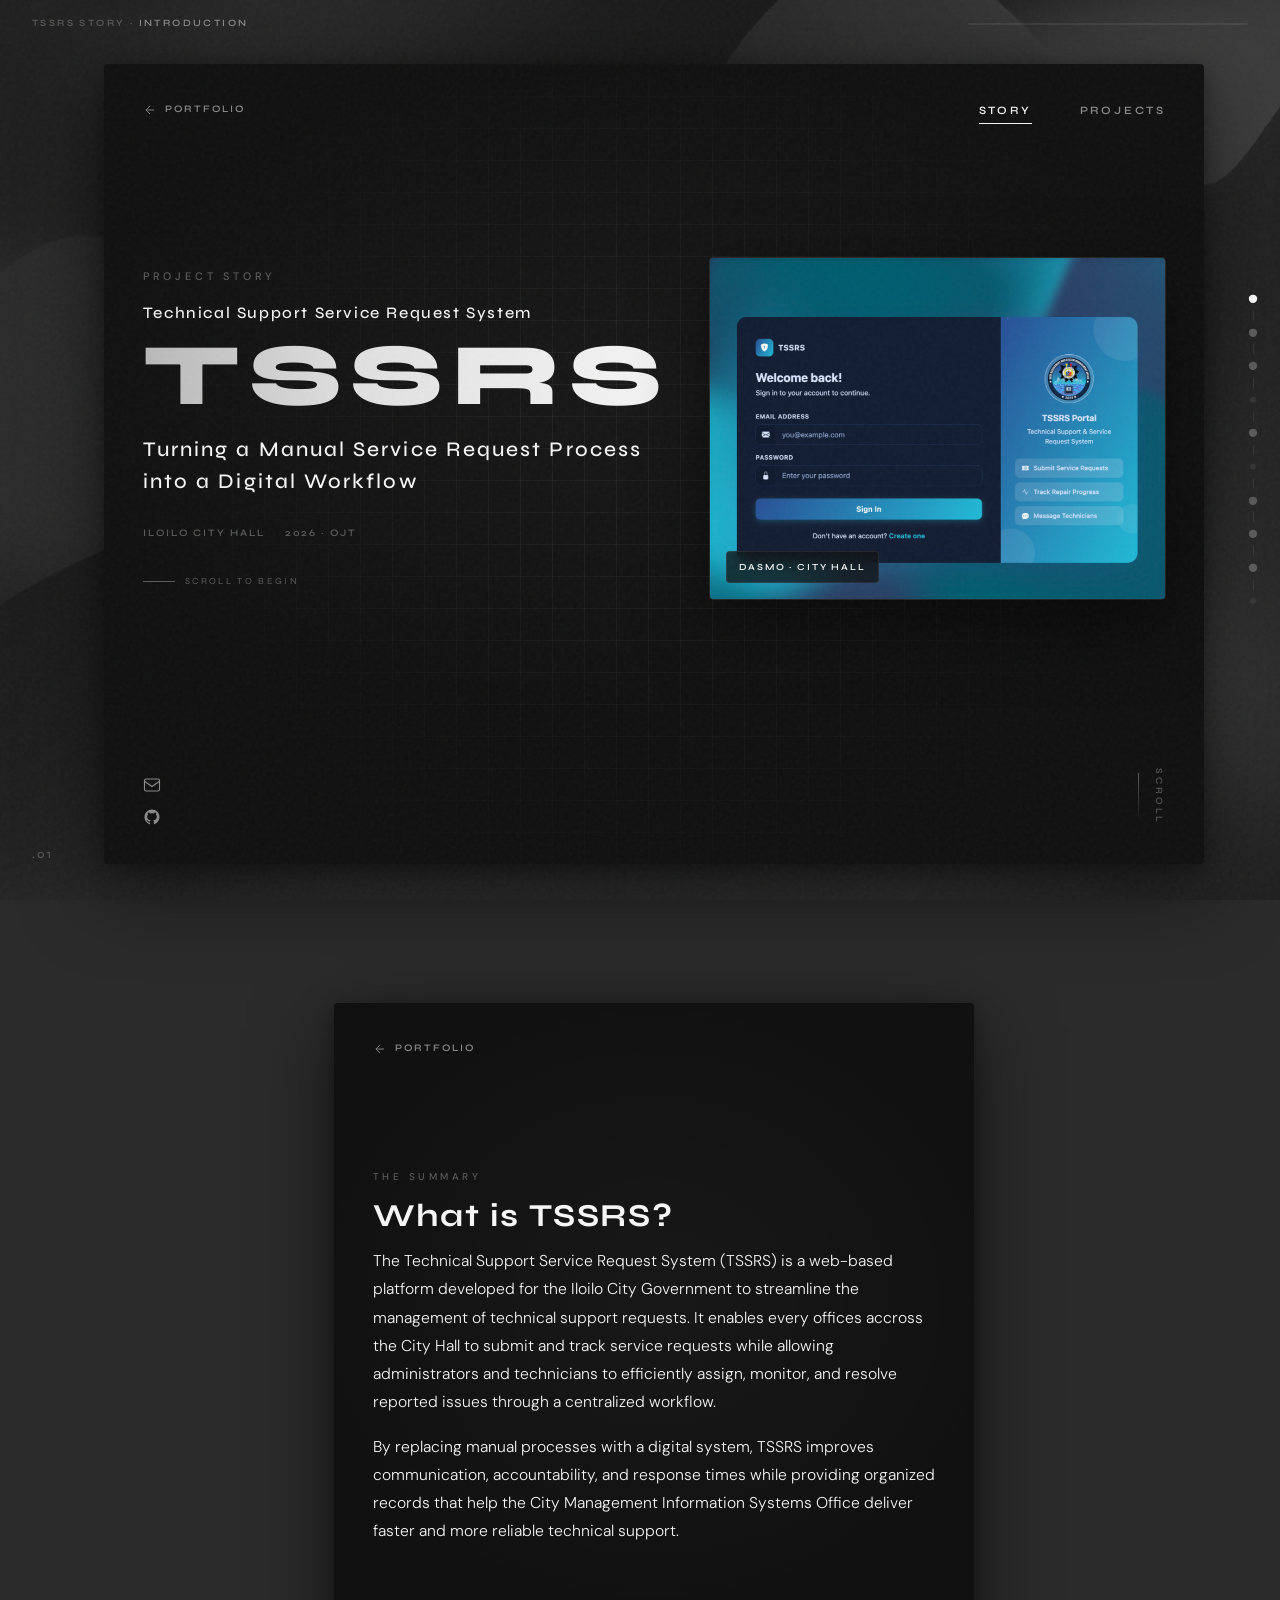
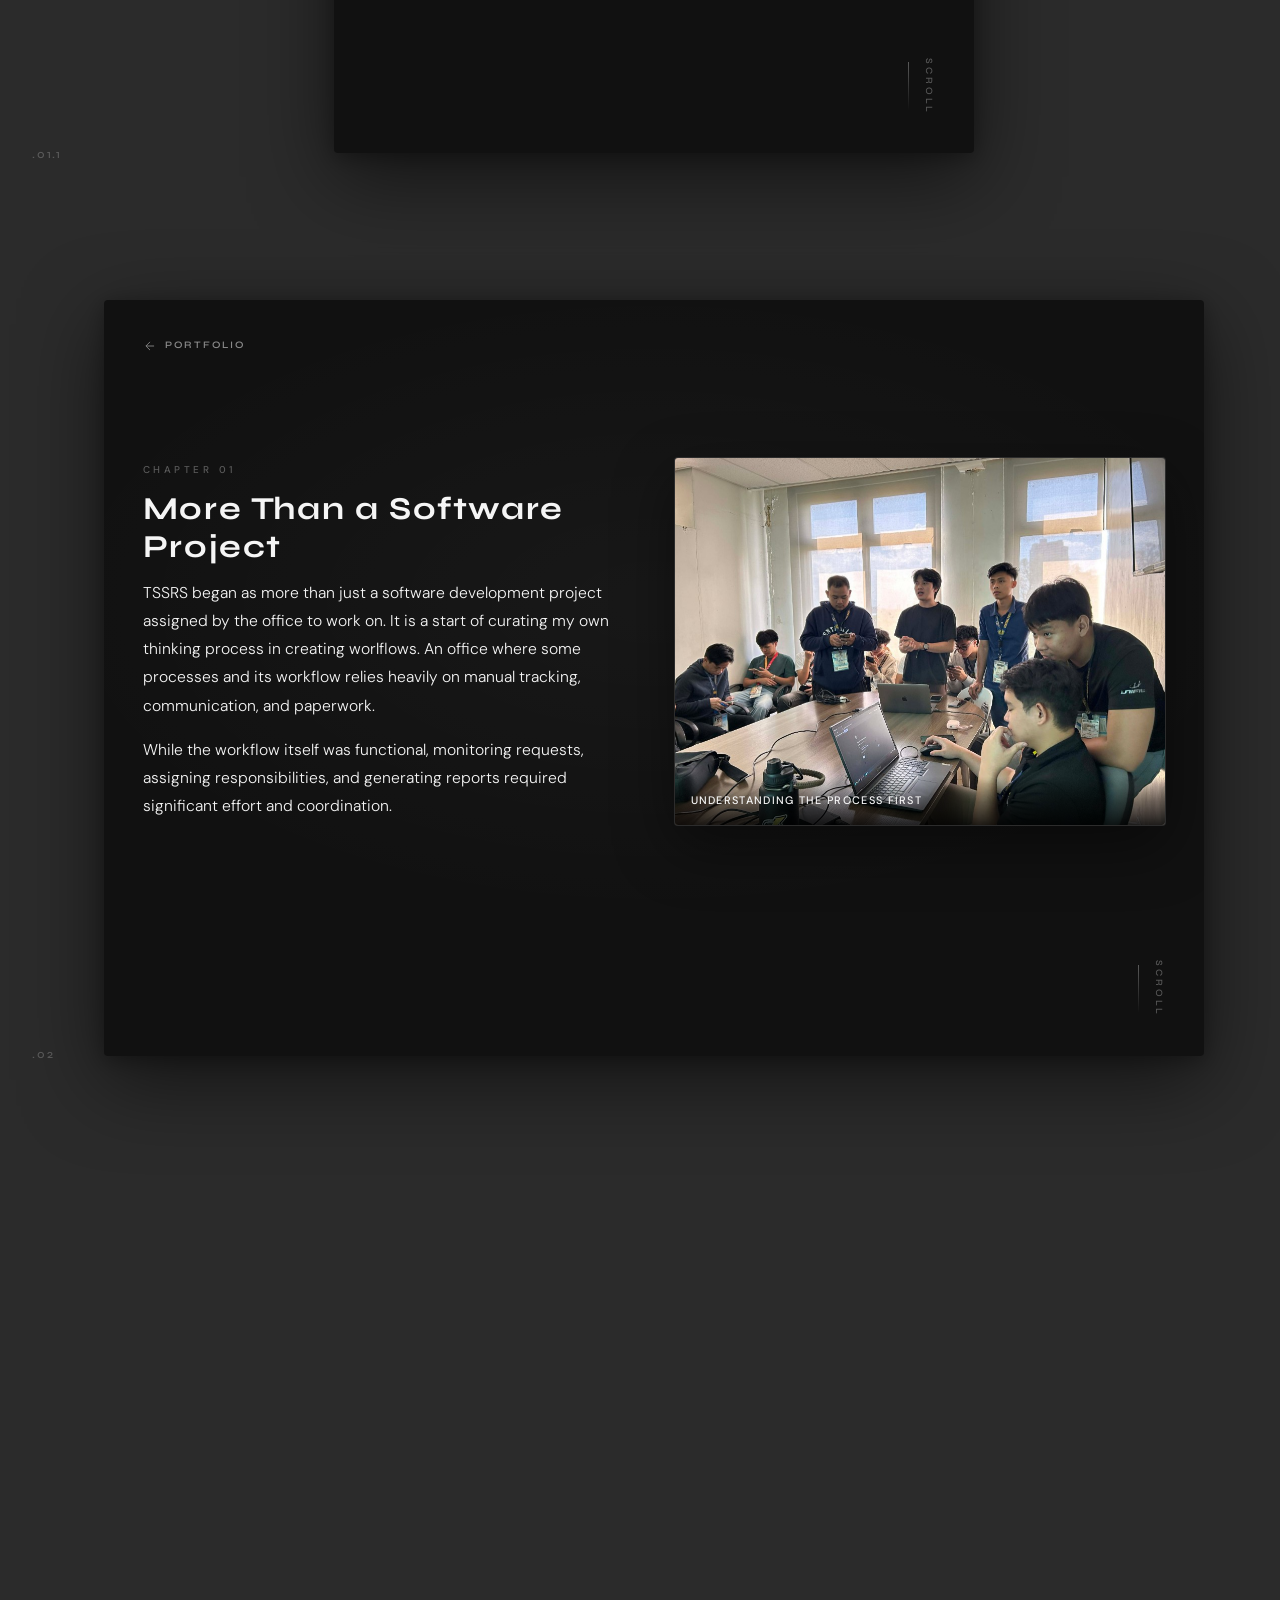
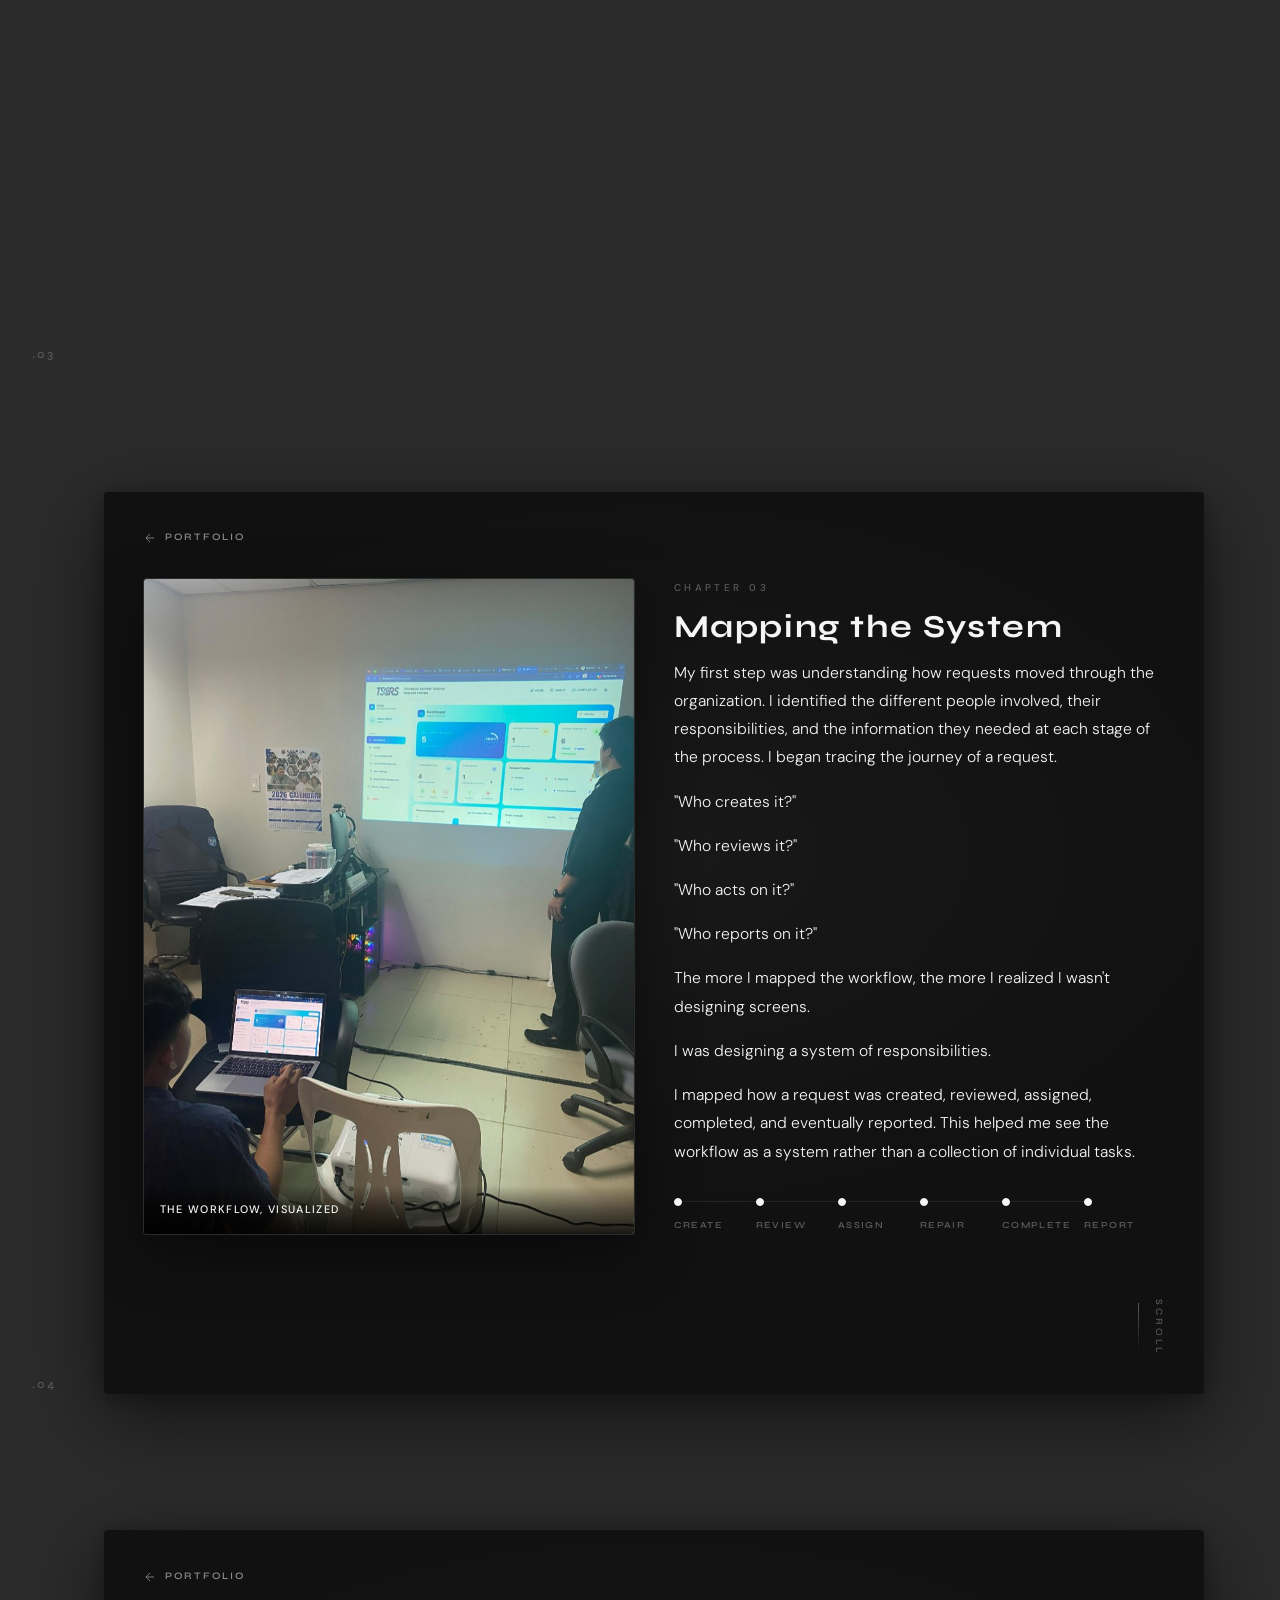
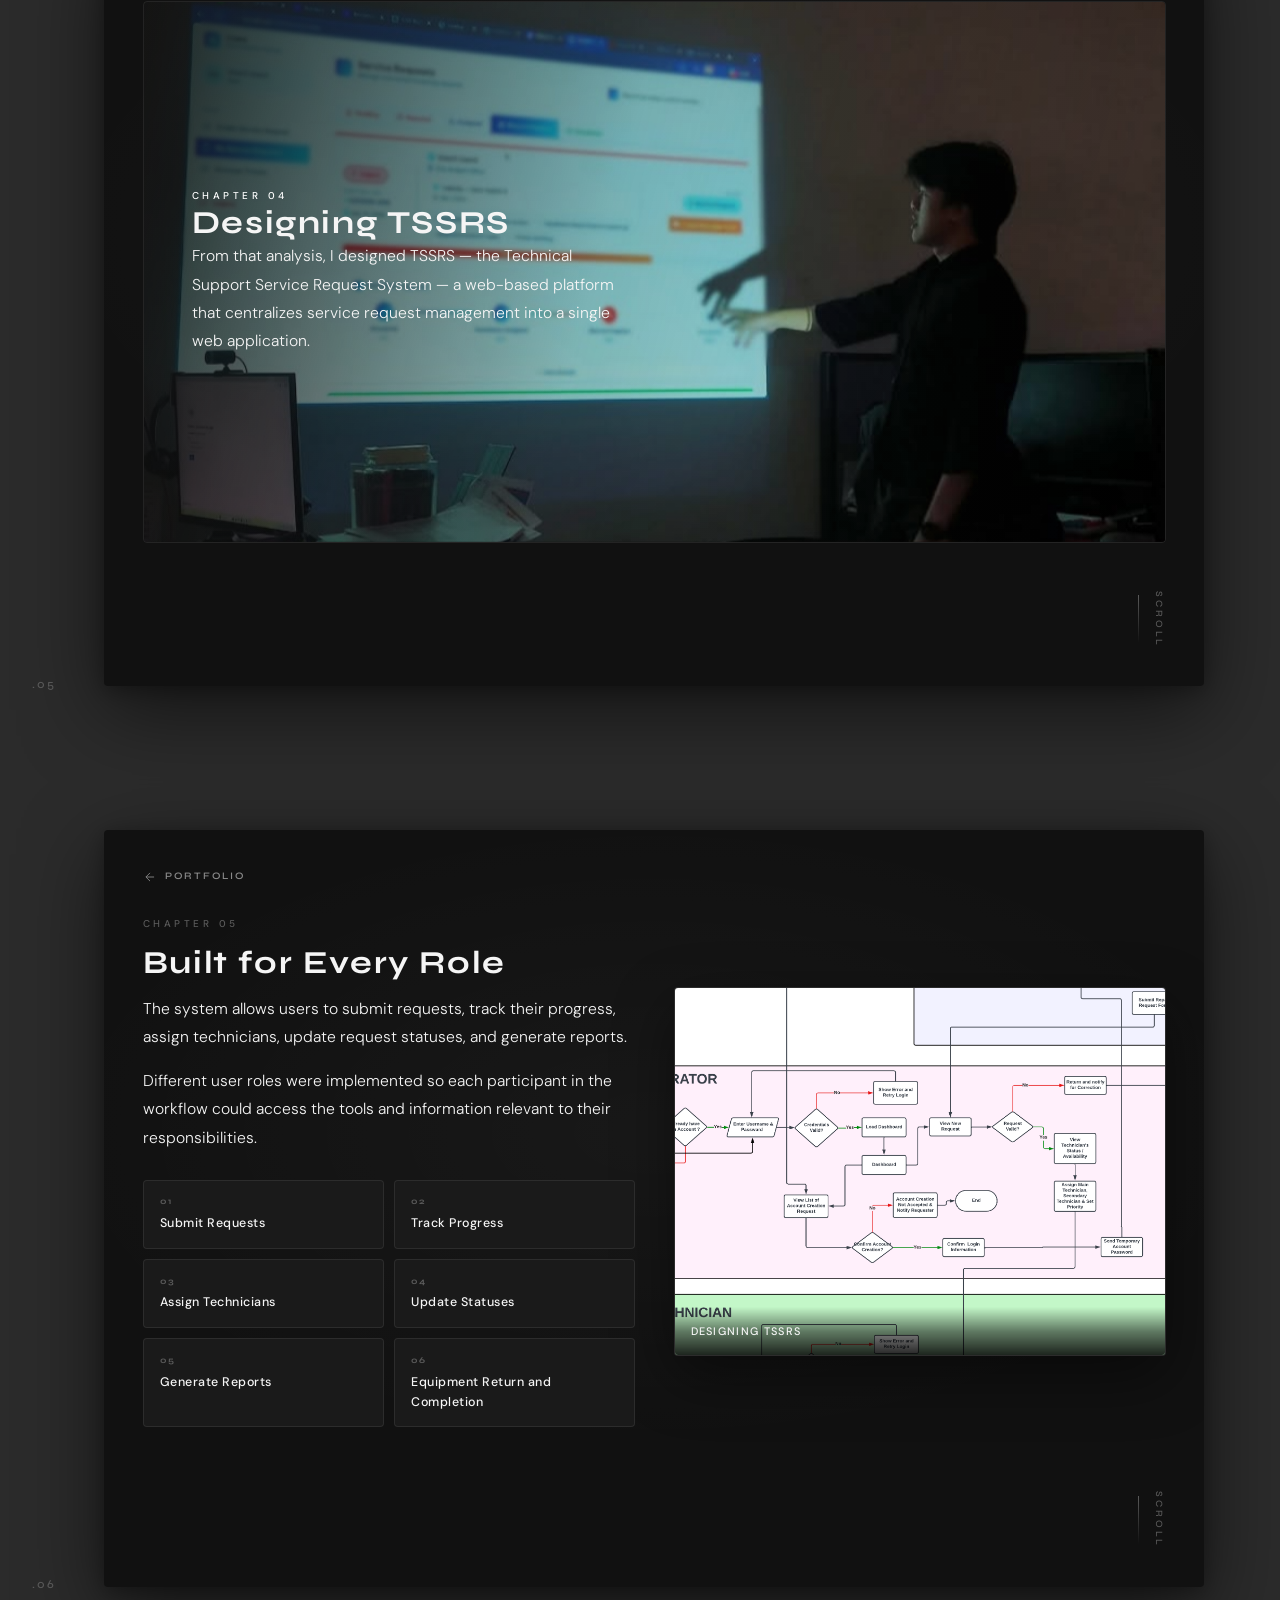
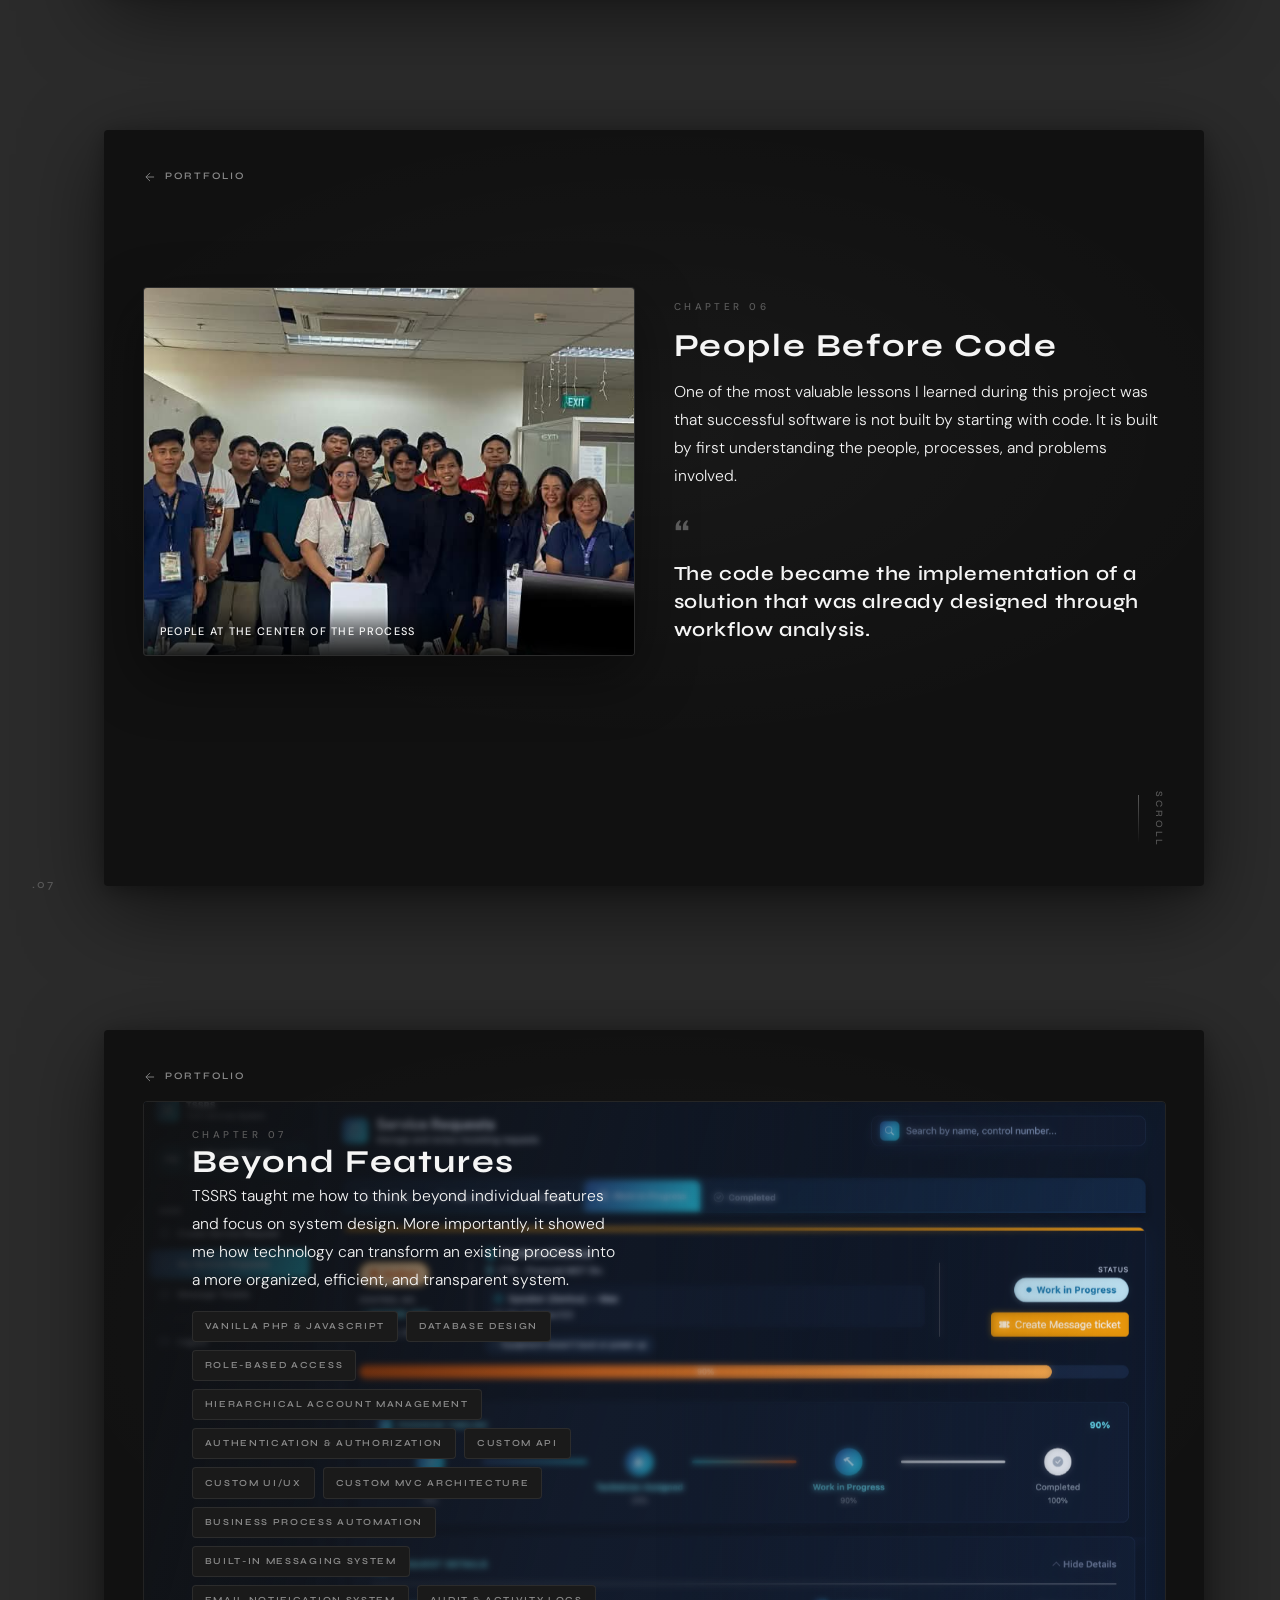
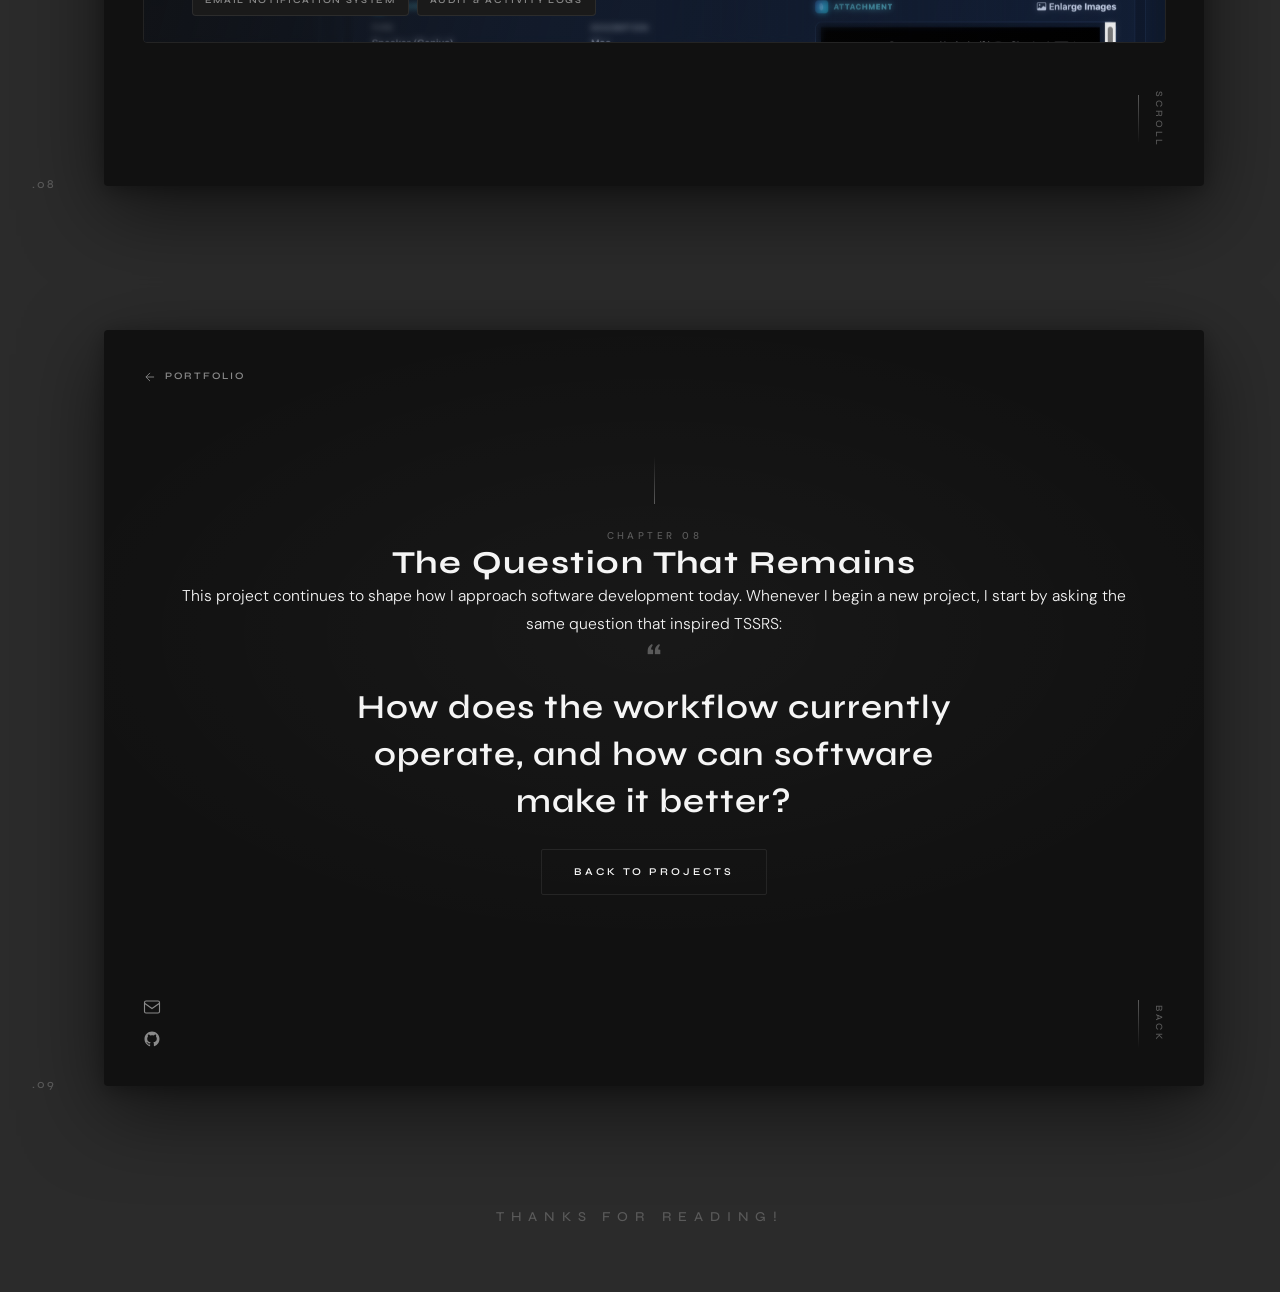
==== commit 03f82624: "Update - 13" ====
--- a/info-tssrs.html
+++ b/info-tssrs.html
@@ -619,6 +619,15 @@
     gradient.initGradient('#gradient-canvas');
   </script>
   <script src="js/info-story.js"></script>
+  <script>
+    window.dataLayer = window.dataLayer || [];
+    function gtag() {
+      dataLayer.push(arguments);
+    }
+    gtag("js", new Date());
+
+    gtag("config", "G-YYFXS88009");
+  </script>
 </body>
 
 </html>
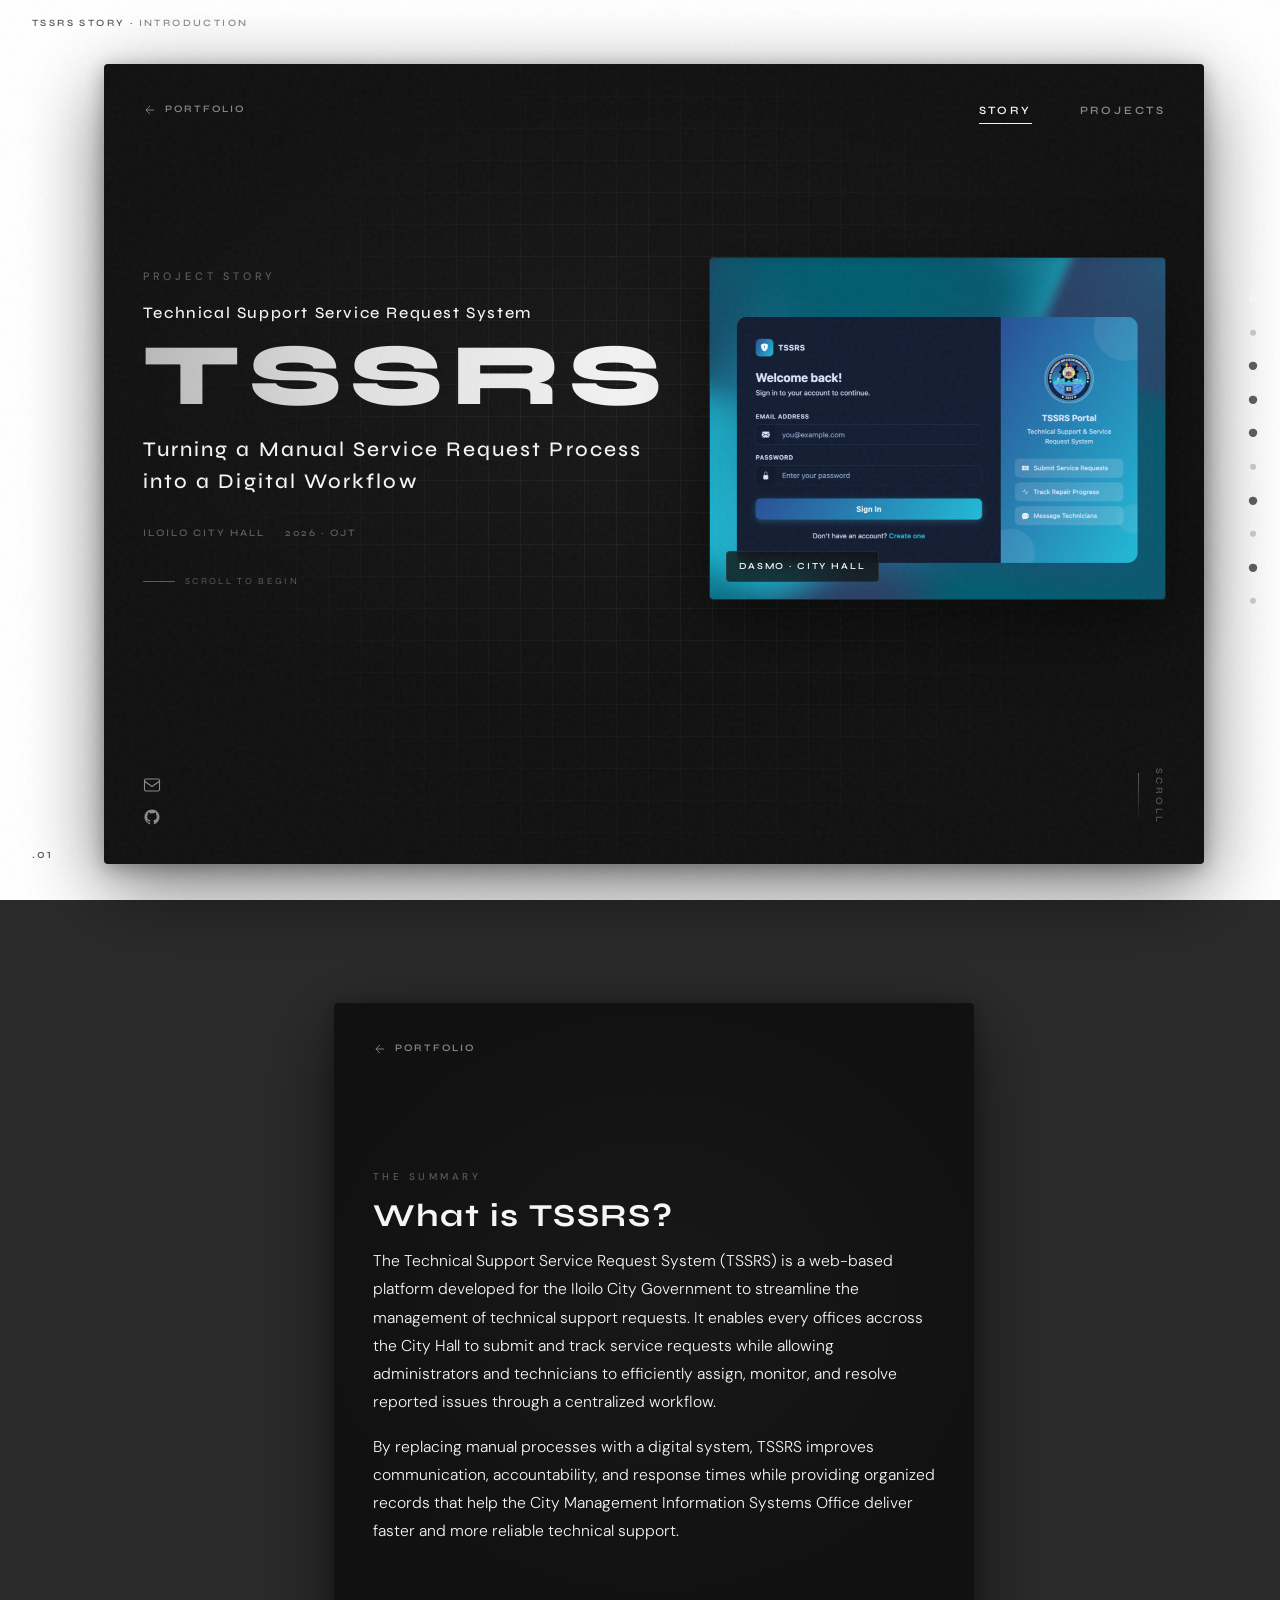
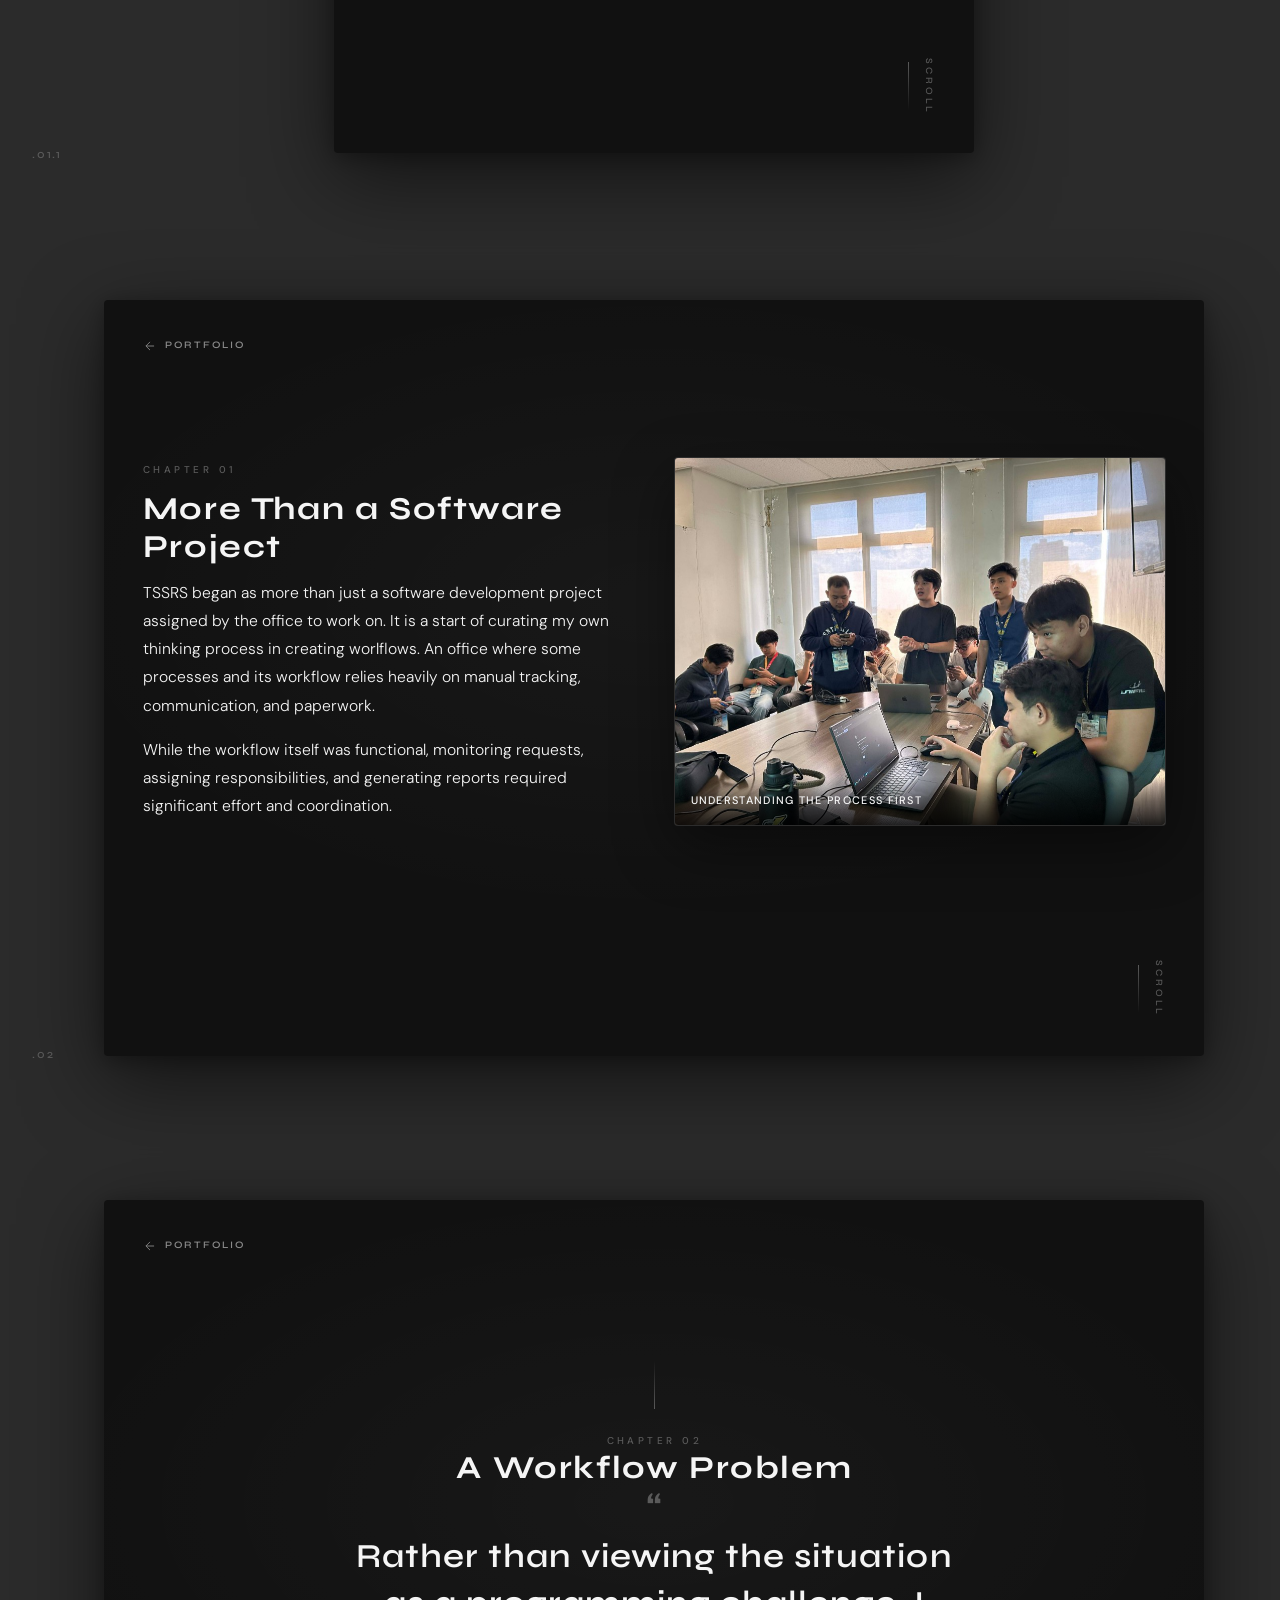
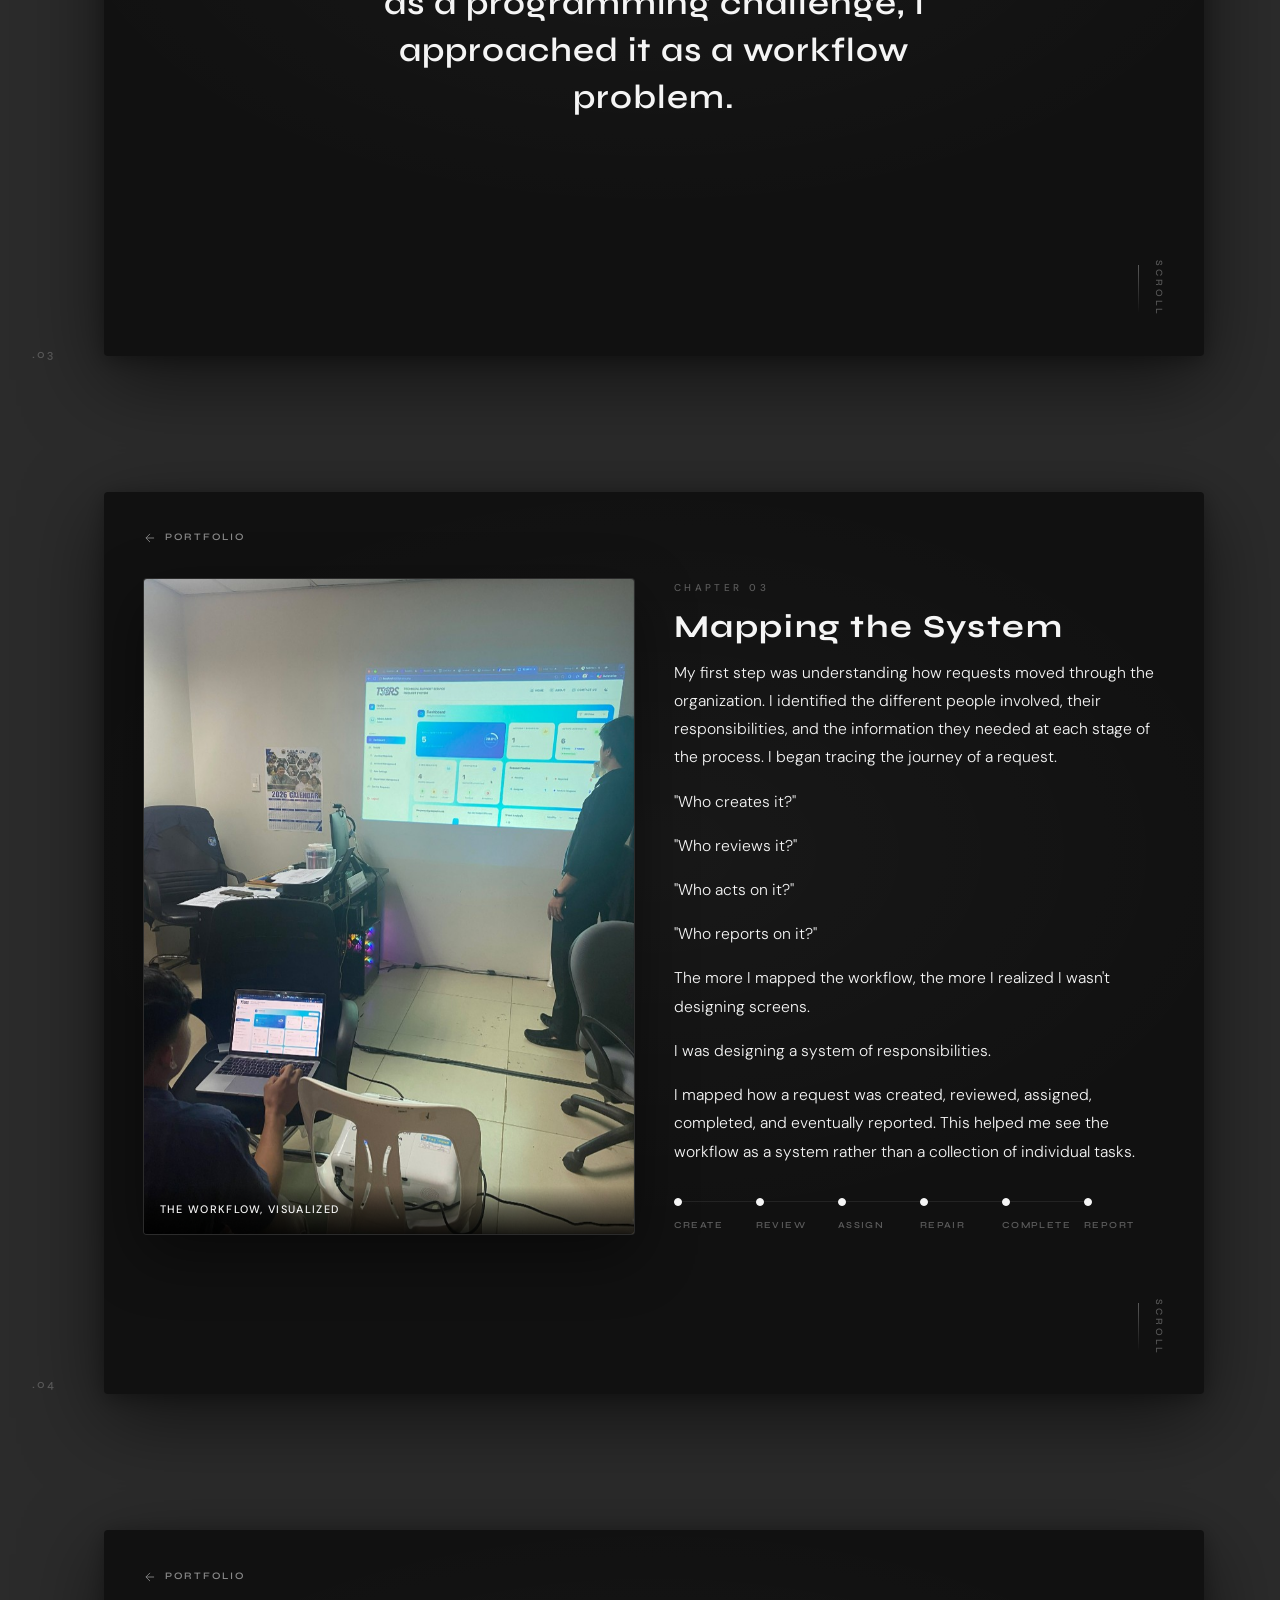
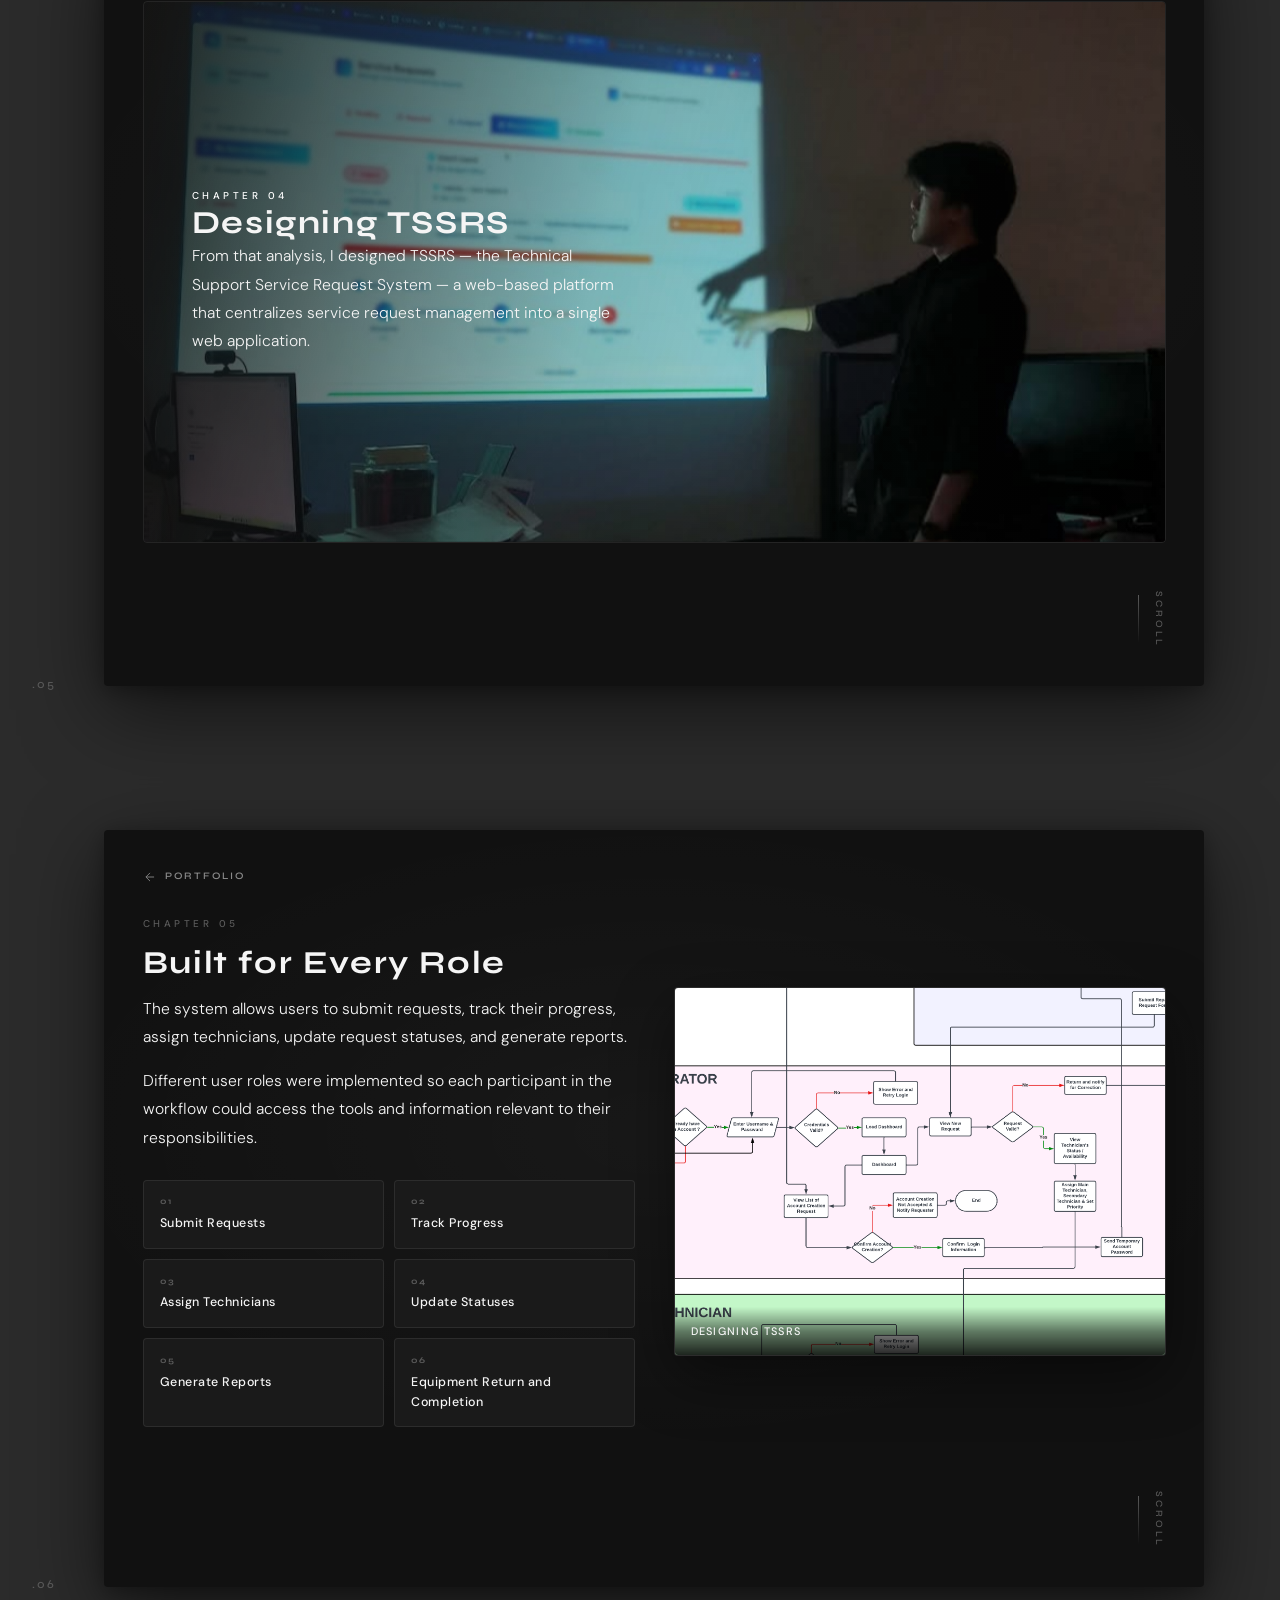
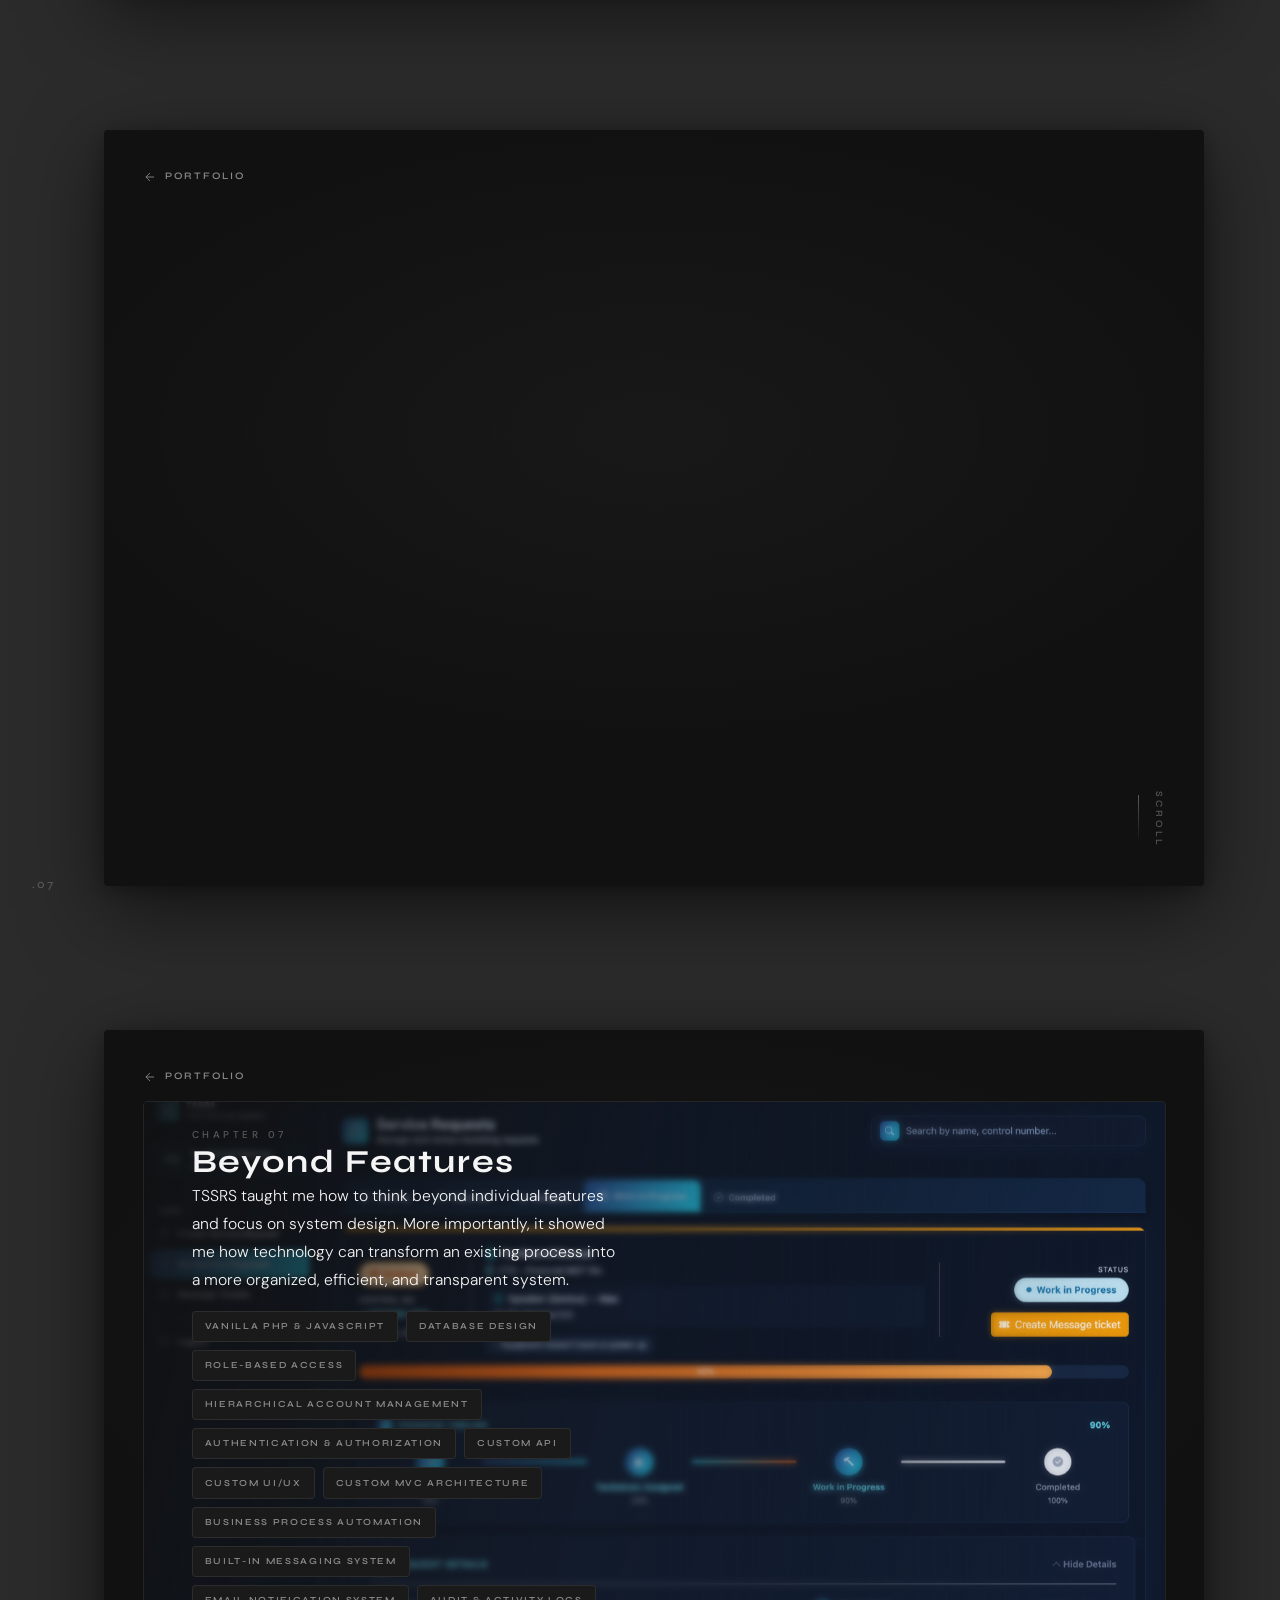
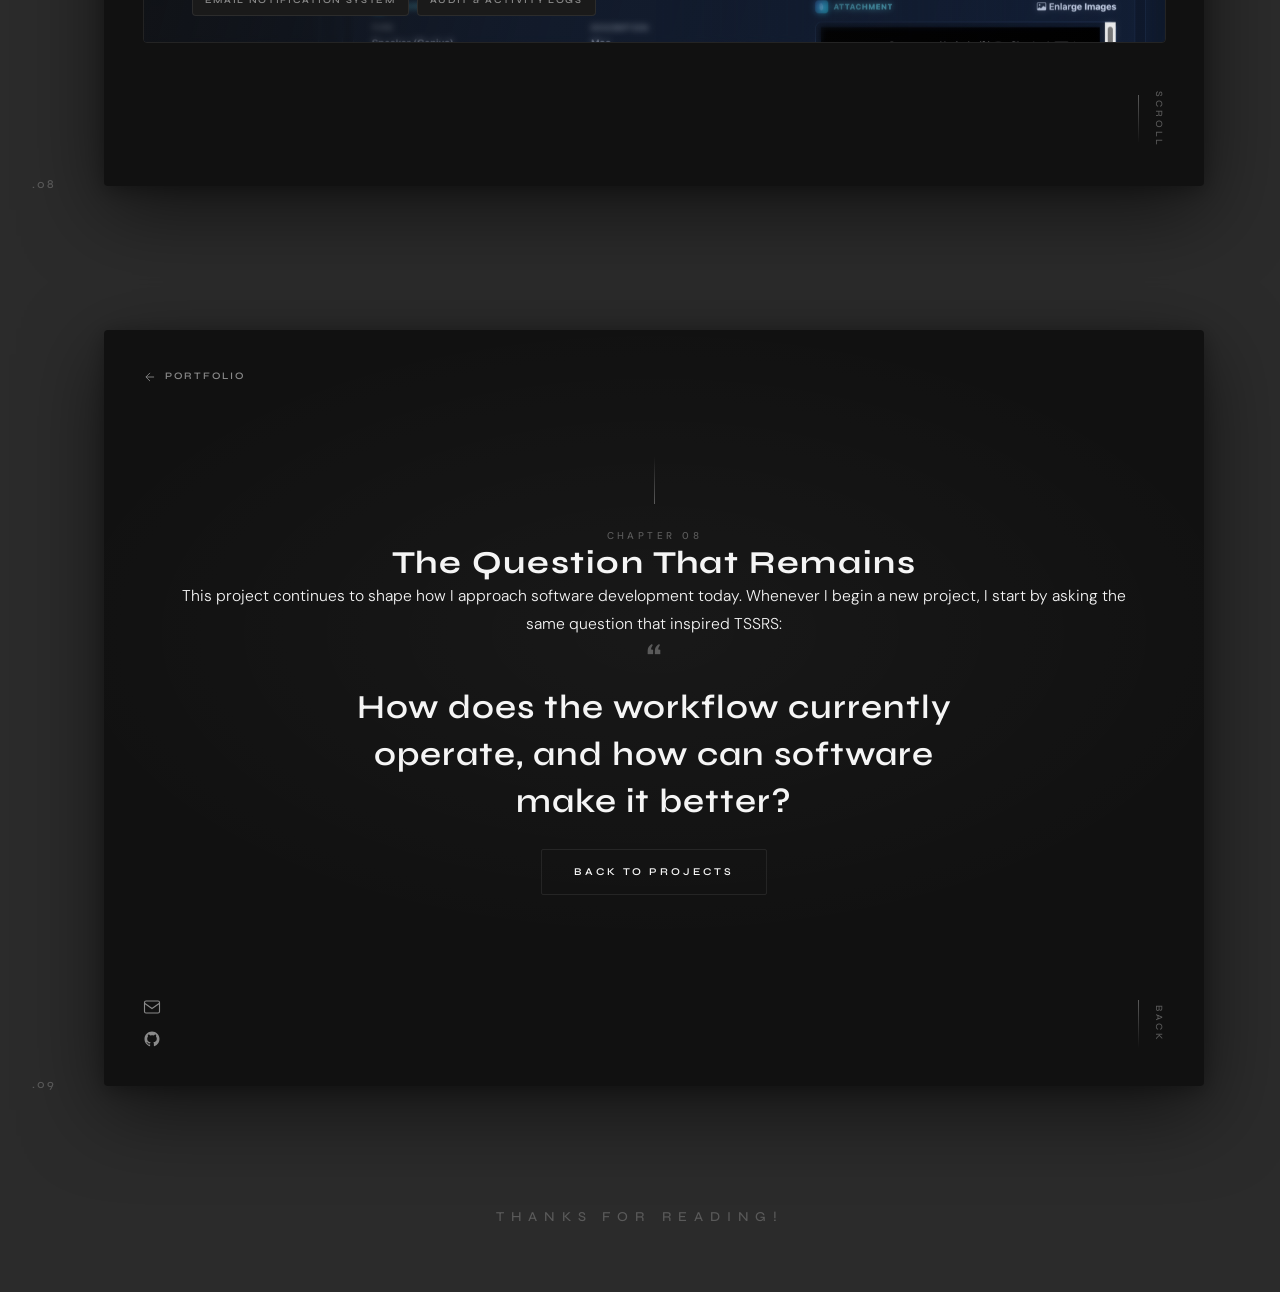
==== commit cfb3c997: "Update - 14" ====
--- a/info-tssrs.html
+++ b/info-tssrs.html
@@ -619,6 +619,10 @@
     gradient.initGradient('#gradient-canvas');
   </script>
   <script src="js/info-story.js"></script>
+  <script
+    async
+    src="https://www.googletagmanager.com/gtag/js?id=G-YYFXS88009"
+  ></script>
   <script>
     window.dataLayer = window.dataLayer || [];
     function gtag() {
